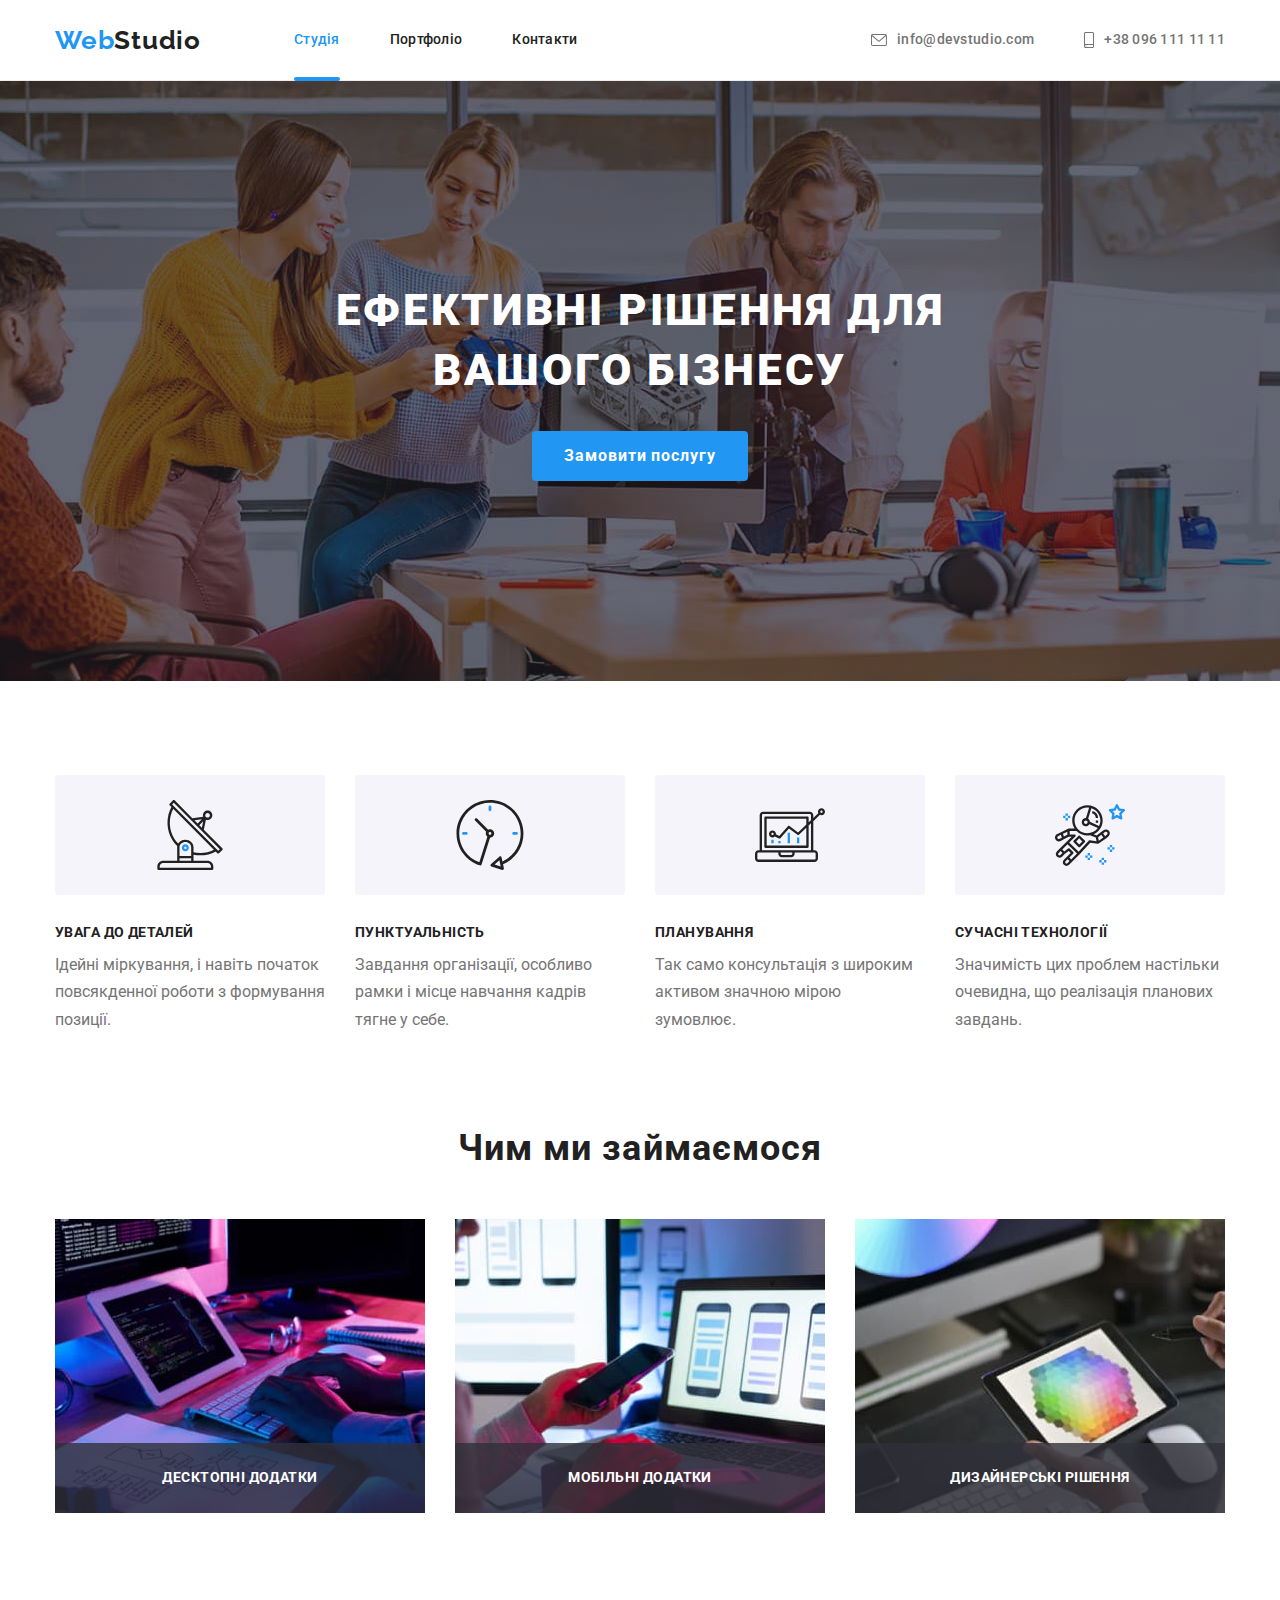
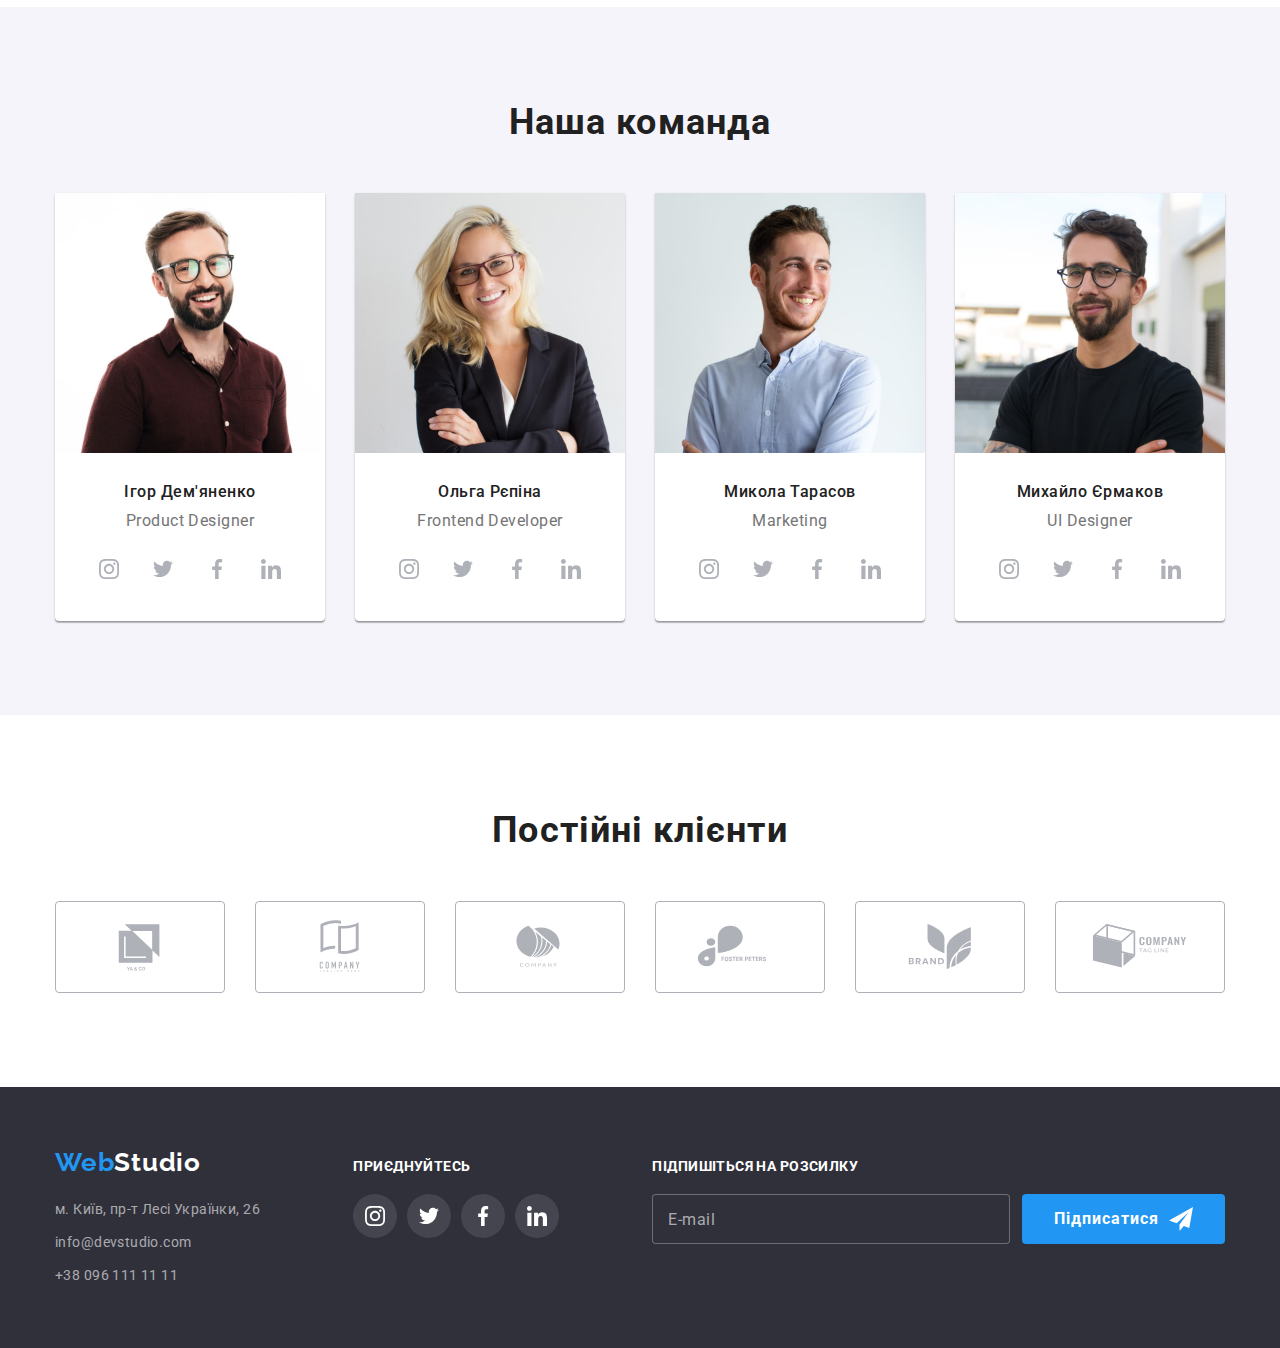
==== index.html @ 5f94c340 "basis" ====
<!-- @format -->

<!DOCTYPE html>
<html lang="zxx">

<head>
  <meta charset="UTF-8" />
  <meta http-equiv="X-UA-Compatible" content="IE=edge" />
  <meta name="viewport" content="width=device-width, initial-scale=1.0" />
  <title>Головна</title>
  <link rel="preconnect" href="https://fonts.googleapis.com" />
  <link rel="preconnect" href="https://fonts.gstatic.com" crossorigin />
  <link href="https://fonts.googleapis.com/css2?family=Raleway:wght@700&family=Roboto:wght@400;500;700;900&display=swap"
    rel="stylesheet" />
  <link rel="stylesheet"
    href="https://cdnjs.cloudflare.com/ajax/libs/modern-normalize/1.1.0/modern-normalize.min.css" />
  <link rel="stylesheet" href="./css/main.min.css">
</head>

<body>
  <header class="page-header">
    <div class="container page-header__container">
      <nav class="page-navigation">
        <a class="logo" href="/index.html">Web<span class="logo__part">Studio</span></a>
        <ul class="site-nav">
          <li class="site-nav__item">
            <a href="./index.html" class="site-nav__link site-nav__link--current">Студія</a>
          </li>
          <li class="site-nav__item">
            <a href="./portfolio.html" class="site-nav__link">Портфоліо</a>
          </li>
          <li class="site-nav__item">
            <a href="" class="site-nav__link">Контакти</a>
          </li>
        </ul>
      </nav>

      <ul class="contact-menu">
        <li class="contact-menu__item">
          <a class="contact-menu__link" href="mailto:info@devstudio.com">
            <svg class="contact-menu__icon" width="16" height="12" aria-label="envelope" lang="en">
              <use href="./images/icons.svg#icon-envelope"></use>
            </svg>
            info@devstudio.com</a>
        </li>
        <li class="contact-menu__item">
          <a class="contact-menu__link" href="tel:+380961111111">
            <svg class="contact-menu__icon" width="10" height="16" aria-label="smartphone" lang="en">
              <use href="./images/icons.svg#icon-smartphone"></use>
            </svg>
            +38 096 111 11 11</a>
        </li>
      </ul>
    </div>
  </header>

  <main>
    <section class="hero overlay">
      <div class="container">
        <h1 class="hero__title">Ефективні рішення для вашого бізнесу</h1>
        <button data-modal-open type="button" class="button">
          Замовити послугу
        </button>
      </div>
    </section>

    <section class="section">
      <div class="container">
        <h2 class="visually-hidden">Наші переваги</h2>
        <ul class="features-menu">
          <li class="features-menu__item">
            <div class="features-menu__icon-container">
              <svg class="features-menu__icon" width="70" height="70" aria-label="antenna" lang="en">
                <use href="./images/icons.svg#icon-antenna"></use>
              </svg>
            </div>
            <h3 class="features-menu__title">Увага до деталей</h3>
            <p class="features-menu__text">
              Ідейні міркування, і навіть початок повсякденної роботи з
              формування позиції.
            </p>
          </li>
          <li class="features-menu__item">
            <div class="features-menu__icon-container">
              <svg class="features-menu__icon" width="70" height="70" aria-label="clock" lang="en">
                <use href="./images/icons.svg#icon-clock"></use>
              </svg>
            </div>
            <h3 class="features-menu__title">Пунктуальність</h3>
            <p class="features-menu__text">
              Завдання організації, особливо рамки і місце навчання кадрів
              тягне у себе.
            </p>
          </li>
          <li class="features-menu__item">
            <div class="features-menu__icon-container">
              <svg class="features-menu__icon" width="70" height="70" aria-label="diagram" lang="en">
                <use href="./images/icons.svg#icon-diagram"></use>
              </svg>
            </div>
            <h3 class="features-menu__title">Планування</h3>
            <p class="features-menu__text">
              Так само консультація з широким активом значною мірою зумовлює.
            </p>
          </li>
          <li class="features-menu__item">
            <div class="features-menu__icon-container">
              <svg class="features-menu__icon" width="70" height="70" aria-label="astronaut" lang="en">
                <use href="./images/icons.svg#icon-astronaut"></use>
              </svg>
            </div>
            <h3 class="features-menu__title">Сучасні технології</h3>
            <p class="features-menu__text">
              Значимість цих проблем настільки очевидна, що реалізація
              планових завдань.
            </p>
          </li>
        </ul>
      </div>
    </section>

    <section class="section section--no-padding-top">
      <div class="container">
        <h2 class="section__title">Чим ми займаємося</h2>
        <ul class="examples-menu">
          <li class="examples-menu__item">
            <div class="examples-menu__thumb">
              <img src="./images/img.jpg" alt="Людина друкує на клавіатурі" width="370" />
              <p class="examples-menu__text">Десктопні додатки</p>
            </div>
          </li>
          <li class="examples-menu__item">
            <div class="examples-menu__thumb">
              <img src="./images/img(1)(1).jpg" alt="Ноутбук з додатками" width="370" />
              <p class="examples-menu__text">Мобільні додатки</p>
            </div>
          </li>
          <li class="examples-menu__item">
            <div class="examples-menu__thumb">
              <img src="./images/img(2).jpg" alt="Людина обирає колір на планшеті" width="370" />
              <p class="examples-menu__text">Дизайнерські рішення</p>
            </div>
          </li>
        </ul>
      </div>
    </section>

    <section class="section section--other-background">
      <div class="container">
        <h2 class="section__title">Наша команда</h2>
        <ul class="employees-menu">
          <li class="employees-menu__item">
            <img src="./images/guy1.jpg" alt="Хлопець у коричневій сорочці" width="270" />
            <div class="employees-menu__content-wrapper">
              <h3 class="employees-menu__title">Ігор Дем'яненко</h3>
              <p class="employees-menu__text">Product Designer</p>
              <ul class="social-list">
                <li class="social-list__item">
                  <a href="" class="social-list__link">
                    <svg class="social-list__icon" width="20" height="20" aria-label="instagram" lang="en">
                      <use href="./images/icons.svg#icon-instagram"></use>
                    </svg>
                  </a>
                </li>
                <li class="social-list__item">
                  <a href="" class="social-list__link">
                    <svg class="social-list__icon" width="20" height="20" aria-label="twitter" lang="en">
                      <use href="./images/icons.svg#icon-twitter"></use>
                    </svg>
                  </a>
                </li>
                <li class="social-list__item">
                  <a href="" class="social-list__link">
                    <svg class="social-list__icon" width="20" height="20" aria-label="facebook" lang="en">
                      <use href="./images/icons.svg#icon-facebook"></use>
                    </svg>
                  </a>
                </li>
                <li class="social-list__item">
                  <a href="" class="social-list__link">
                    <svg class="social-list__icon" width="20" height="20" aria-label="linkedin" lang="en">
                      <use href="./images/icons.svg#icon-linkedin"></use>
                    </svg>
                  </a>
                </li>
              </ul>
            </div>
          </li>
          <li class="employees-menu__item">
            <img src="./images/girl.jpg" alt="Дівчина" width="270" />
            <div class="employees-menu__content-wrapper">
              <h3 class="employees-menu__title">Ольга Рєпіна</h3>
              <p class="employees-menu__text">Frontend Developer</p>
              <ul class="social-list">
                <li class="social-list__item">
                  <a href="" class="social-list__link">
                    <svg class="social-list__icon" width="20" height="20" aria-label="instagram" lang="en">
                      <use href="./images/icons.svg#icon-instagram"></use>
                    </svg>
                  </a>
                </li>
                <li class="social-list__item">
                  <a href="" class="social-list__link">
                    <svg class="social-list__icon" width="20" height="20" aria-label="twitter" lang="en">
                      <use href="./images/icons.svg#icon-twitter"></use>
                    </svg>
                  </a>
                </li>
                <li class="social-list__item">
                  <a href="" class="social-list__link">
                    <svg class="social-list__icon" width="20" height="20" aria-label="facebook" lang="en">
                      <use href="./images/icons.svg#icon-facebook"></use>
                    </svg>
                  </a>
                </li>
                <li class="social-list__item">
                  <a href="" class="social-list__link">
                    <svg class="social-list__icon" width="20" height="20" aria-label="linkedin" lang="en">
                      <use href="./images/icons.svg#icon-linkedin"></use>
                    </svg>
                  </a>
                </li>
              </ul>
            </div>
          </li>
          <li class="employees-menu__item">
            <img src="./images/guy2.jpg" alt="Хлопець у блакитній сорочці" width="270" />
            <div class="employees-menu__content-wrapper">
              <h3 class="employees-menu__title">Микола Тарасов</h3>
              <p class="employees-menu__text">Marketing</p>
              <ul class="social-list">
                <li class="social-list__item">
                  <a href="" class="social-list__link">
                    <svg class="social-list__icon" width="20" height="20" aria-label="instagram" lang="en">
                      <use href="./images/icons.svg#icon-instagram"></use>
                    </svg>
                  </a>
                </li>
                <li class="social-list__item">
                  <a href="" class="social-list__link">
                    <svg class="social-list__icon" width="20" height="20" aria-label="twitter" lang="en">
                      <use href="./images/icons.svg#icon-twitter"></use>
                    </svg>
                  </a>
                </li>
                <li class="social-list__item">
                  <a href="" class="social-list__link">
                    <svg class="social-list__icon" width="20" height="20" aria-label="facebook" lang="en">
                      <use href="./images/icons.svg#icon-facebook"></use>
                    </svg>
                  </a>
                </li>
                <li class="social-list__item">
                  <a href="" class="social-list__link">
                    <svg class="social-list__icon" width="20" height="20" aria-label="linkedin" lang="en">
                      <use href="./images/icons.svg#icon-linkedin"></use>
                    </svg>
                  </a>
                </li>
              </ul>
            </div>
          </li>
          <li class="employees-menu__item">
            <img src="./images/guy3.jpg" alt="Хлопець у чорній футболці" width="270" />
            <div class="employees-menu__content-wrapper">
              <h3 class="employees-menu__title">Михайло Єрмаков</h3>
              <p class="employees-menu__text">UI Designer</p>
              <ul class="social-list">
                <li class="social-list__item">
                  <a href="" class="social-list__link">
                    <svg class="social-list__icon" width="20" height="20" aria-label="instagram" lang="en">
                      <use href="./images/icons.svg#icon-instagram"></use>
                    </svg>
                  </a>
                </li>
                <li class="social-list__item">
                  <a href="" class="social-list__link">
                    <svg class="social-list__icon" width="20" height="20" aria-label="twitter" lang="en">
                      <use href="./images/icons.svg#icon-twitter"></use>
                    </svg>
                  </a>
                </li>
                <li class="social-list__item">
                  <a href="" class="social-list__link">
                    <svg class="social-list__icon" width="20" height="20" aria-label="facebook" lang="en">
                      <use href="./images/icons.svg#icon-facebook"></use>
                    </svg>
                  </a>
                </li>
                <li class="social-list__item">
                  <a href="" class="social-list__link">
                    <svg class="social-list__icon" width="20" height="20" aria-label="linkedin" lang="en">
                      <use href="./images/icons.svg#icon-linkedin"></use>
                    </svg>
                  </a>
                </li>
              </ul>
            </div>
          </li>
        </ul>
      </div>
    </section>

    <section class="section">
      <div class="container">
        <h2 class="section__title">Постійні клієнти</h2>
        <ul class="clients-menu">
          <li class="clients-menu__item">
            <a class="clients-menu__link" href="">
              <svg class="cliets-menu__icon" width="106" height="60" aria-label="logo" lang="en">
                <use href="./images/icons.svg#icon-logo"></use>
              </svg>
            </a>
          </li>
          <li class="clients-menu__item">
            <a class="clients-menu__link" href="">
              <svg class="cliets-menu__icon" width="106" height="60" aria-label="logo1" lang="en">
                <use href="./images/icons.svg#icon-logo1"></use>
              </svg>
            </a>
          </li>
          <li class="clients-menu__item">
            <a class="clients-menu__link" href="">
              <svg class="cliets-menu__icon" width="106" height="60" aria-label="logo2" lang="en">
                <use href="./images/icons.svg#icon-logo2"></use>
              </svg>
            </a>
          </li>
          <li class="clients-menu__item">
            <a class="clients-menu__link" href="">
              <svg class="cliets-menu__icon" width="106" height="60" aria-label="logo3" lang="en">
                <use href="./images/icons.svg#icon-logo3"></use>
              </svg>
            </a>
          </li>
          <li class="clients-menu__item">
            <a class="clients-menu__link" href="">
              <svg class="cliets-menu__icon" width="106" height="60" aria-label="logo4" lang="en">
                <use href="./images/icons.svg#icon-logo4"></use>
              </svg>
            </a>
          </li>
          <li class="clients-menu__item">
            <a class="clients-menu__link" href="">
              <svg class="cliets-menu__icon" width="106" height="60" aria-label="logo5" lang="en">
                <use href="./images/icons.svg#icon-logo5"></use>
              </svg>
            </a>
          </li>
        </ul>
      </div>
    </section>
  </main>

  <div class="backdrop is-hidden" data-modal>
    <div class="modal">
      <button data-modal-close class="modal-button">
        <svg class="modal__close-icon" width="18" height="18" aria-label="close" lang="en">
          <use href="./images/icons.svg#icon-close"></use>
        </svg>
      </button>

      <form class="modal-form">
        <p class="modal-form-capture">Залиште свої дані, ми вам передзвонимо</p>
        <label class="modal-form-field">
          <span class="modal-form-input-desc">Ім'я</span>
          <span class="modal-form-input-wrapper">
            <input type="text" class="modal-form-input" required pattern="[a-zA-Zа-яА-ЯіІїЇґҐєЄ']+" name="user_name">
            <svg class="modal-form-icon" width="12" height="12" aria-label="person" lang="en">
              <use href="./images/icons.svg#icon-person"></use>
            </svg>
          </span>
        </label>

        <label class="modal-form-field">
          <span class="modal-form-input-desc">Телефон</span>
          <span class="modal-form-input-wrapper">
            <input type="tel" class="modal-form-input" required pattern="[0-9]{3}-[0-9]{3}-[0-9]{2}-[0-9]{2}"
              name="user_phone">
            <svg class="modal-form-icon" width="13" height="13" aria-label="phone" lang="en">
              <use href="./images/icons.svg#icon-phone"></use>
            </svg>
          </span>
        </label>

        <label class="modal-form-field">
          <span class="modal-form-input-desc">Пошта</span>
          <span class="modal-form-input-wrapper">
            <input type="email" class="modal-form-input" required name="user_email">
            <svg class="modal-form-icon" width="15" height="12" aria-label="email" lang="en">
              <use href="./images/icons.svg#icon-email"></use>
            </svg>
          </span>
        </label>

        <label class="modal-form-text-field">
          <span class="modal-form-input-desc">Коментар</span>
          <textarea class="modal-form-message" name="user_message" placeholder="Введіть текст"></textarea>
        </label>


        <label class="modal-form-checkbox-wrapper">
          <input class="modal-form-checkbox visually-hidden" type="checkbox" name="user_policy">
          <svg class="modal-form-own-checkbox" width="16" height="16">
            <use class="modal-form-own-checkbox-icon" href="./images/icons.svg#icon-check"></use>
          </svg>
          Погоджуюся з розсилкою та приймаю&nbsp;<a class="modal-form-checkbox-terms" href="">Умови договору</a>
        </label>

        <button type="submit" class="modal-form-submit">Відправити</button>
      </form>

    </div>
  </div>

  <footer class="footer page-footer">
    <div class="container footer-wrapper">
      <div class="footer-address">
        <a class="logo logo-footer" href="/index.html">Web<span class="logo-title">Studio</span></a>
        <address>
          <ul class="address-menu">
            <li class="address-menu__item">
              <a class="address-menu__link" href="https://goo.gl/maps/VaWgG16zi4GjJEjv5">м. Київ, пр-т Лесі Українки, 26</a>
            </li>
            <li class="address-menu__item">
              <a class="address-menu__link" href="mailto:info@devstudio.com">info@devstudio.com</a>
            </li>
            <li>
              <a class="address-menu__link" href="tel:+380961111111">+38 096 111 11 11</a>
            </li>
          </ul>
        </address>
      </div>
      <div class="footer-social-list">
        <p class="footer-action">Приєднуйтесь</p>
        <ul class="social-list">
          <li class="footer-social-list-item">
            <a href="" class="footer-social-list-link">
              <svg class="footer-social-list-icon" width="20" height="20" aria-label="instagram" lang="en">
                <use href="./images/icons.svg#icon-instagram"></use>
              </svg>
            </a>
          </li>
          <li class="footer-social-list-item">
            <a href="" class="footer-social-list-link">
              <svg class="footer-social-list-icon" width="20" height="20" aria-label="twitter" lang="en">
                <use href="./images/icons.svg#icon-twitter"></use>
              </svg>
            </a>
          </li>
          <li class="footer-social-list-item">
            <a href="" class="footer-social-list-link">
              <svg class="footer-social-list-icon" width="20" height="20" aria-label="facebook" lang="en">
                <use href="./images/icons.svg#icon-facebook"></use>
              </svg>
            </a>
          </li>
          <li class="footer-social-list-item">
            <a href="" class="footer-social-list-link">
              <svg class="footer-social-list-icon" width="20" height="20" aria-label="linkedin" lang="en">
                <use href="./images/icons.svg#icon-linkedin"></use>
              </svg>
            </a>
          </li>
      </div>
      <div class="footer-subscription">
      <p class="footer-action">Підпишіться на розсилку</p>
      <form class="mail-subscription">
        <input type="email" class="user-email" name="user-email" placeholder="E-mail"/>
        <button type="submit" class="button-subscription">Підписатися
          <svg class="button-subscription-icon" width="24"
            height="24">
            <use
            href="./images/icons.svg#icon-send"></use>
          </svg>
        </button>
      </form>
      </div>
  </footer>
  <script src="./js/modal.js"></script>
</body>

</html>
---- css/main.min.css ----
:root{--primary-text-color: #212121;--grey-color: #757575;--white-color: #ffffff;--accent-color: #2196f3;--section-color: #2f303a}.visually-hidden{position:absolute;width:1px;height:1px;margin:-1px;overflow:hidden;border:0;padding:0;clip:rect(0 0 0 0)}body{background-color:var(--white-color);color:var(--grey-color);font-family:Roboto,sans-serif;line-height:1.71}h1,h2,h3,h4,h5,h6,p{margin-top:0;margin-bottom:0}img{display:block;max-width:100%;height:auto}ul{list-style:none;padding:0;margin:0}.section{padding-top:94px;padding-bottom:94px}.section__title{color:var(--primary-text-color);margin-bottom:50px;font-weight:700;font-size:36px;line-height:1.17;text-align:center;letter-spacing:.03em}.section--other-background{background-color:#f5f4fa}.section--no-padding-top{padding-top:0}.container{margin-left:auto;margin-right:auto;width:1200px;padding-left:15px;padding-right:15px}.modal-button{position:absolute;top:8px;right:8px;display:flex;justify-content:center;align-items:center;width:32px;height:32px;padding:0;border:1px solid rgba(0,0,0,.1);border-radius:50%;background-color:rgba(0,0,0,0)}.button{color:#fff;background-color:#2196f3;font-family:inherit;font-weight:700;font-size:16px;line-height:1.88;border-radius:4px;border:rgba(0,0,0,0);letter-spacing:.06em;cursor:pointer;padding:10px 32px;min-width:216px}.button-two{min-width:23px;padding:6px 22px;color:var(--primary-text-color);background-color:#f5f4fa;font-family:inherit;font-weight:500;font-size:16px;line-height:1.62;border-radius:4px;border:rgba(0,0,0,0);text-align:center;letter-spacing:.03em;cursor:pointer;transition:color 250ms cubic-bezier(0.4, 0, 0.2, 1),background-color 250ms cubic-bezier(0.4, 0, 0.2, 1),box-shadow 250ms cubic-bezier(0.4, 0, 0.2, 1)}.button-two:hover,.button-two:focus{color:var(--white-color);background-color:var(--accent-color);box-shadow:0px 3px 1px rgba(0,0,0,.1),0px 1px 2px rgba(0,0,0,.08),0px 2px 2px rgba(0,0,0,.12)}.button-subscription{display:flex;justify-content:center;align-items:center;cursor:pointer;color:#fff;background-color:#2196f3;font-family:inherit;font-weight:700;font-size:16px;line-height:1.88;border-radius:4px;border:rgba(0,0,0,0);letter-spacing:.06em;padding:10px 32px;gap:10px;min-width:200px;height:50px}.page-header{border-bottom:1px solid #ececec}.page-header__container{display:flex;align-items:center;justify-content:space-between}.page-navigation{align-items:center;display:flex;column-gap:93px}.site-nav{display:flex;column-gap:50px}.site-nav__link{position:relative;display:block;padding:32px 0;text-decoration:none;color:var(--primary-text-color);font-weight:500;font-size:14px;line-height:1.14;letter-spacing:.02em;transition:color 250ms cubic-bezier(0.4, 0, 0.2, 1)}.site-nav__link:hover,.site-nav__link:focus{color:var(--accent-color)}.site-nav__link.site-nav__link--current::after{position:absolute;left:0;bottom:-1px;content:"";display:block;width:100%;height:4px;background:#2196f3;border-radius:2px}.site-nav__link--current{color:var(--accent-color)}.contact-menu{display:flex;column-gap:50px}.contact-menu__link{display:flex;justify-content:center;align-items:center;column-gap:10px;color:var(--grey-color);font-weight:500;font-size:14px;line-height:1.14;letter-spacing:.02em;text-decoration:none;transition:color 250ms cubic-bezier(0.4, 0, 0.2, 1)}.contact-menu__link:hover,.contact-menu__link:focus{color:var(--accent-color)}.contact-menu__icon{fill:currentColor;transition-property:fill 250ms cubic-bezier(0.4, 0, 0.2, 1)}.contact-menu__link:hover .contact-menu__icon,.contact-menu__link:focus .contact-menu__icon{fill:var(--accent-color)}.logo{color:var(--accent-color);font-family:Raleway;font-weight:700;font-size:26px;line-height:1.19;letter-spacing:.03em;text-decoration:none}.logo__part{color:var(--primary-text-color)}.logo-title{color:var(--white-color)}.hero__title{margin-bottom:30px;color:var(--white-color);font-weight:900;font-size:44px;line-height:1.36;letter-spacing:.06em;text-transform:uppercase;width:696px;margin-right:auto;margin-left:auto}.features-menu__title{margin-top:0;margin-bottom:10px;color:var(--primary-text-color);font-weight:700;font-size:14px;line-height:1.14;text-transform:uppercase;letter-spacing:.03em}.hero{background-color:var(--section-color);text-align:center;padding-top:200px;padding-bottom:200px;max-width:1600px;height:600px;margin-left:auto;margin-right:auto;background-image:linear-gradient(rgba(47, 48, 58, 0.4), rgba(47, 48, 58, 0.4)),url("../images/overlay.jpg");background-repeat:no-repeat;background-position:center;background-size:cover;background-color:#c4c4c4}.employees-menu{display:flex;gap:30px}.employees-menu__item{flex-basis:calc((100% - 90px)/4);background-color:var(--white-color);box-shadow:0px 1px 3px rgba(0,0,0,.12),0px 1px 1px rgba(0,0,0,.14),0px 2px 1px rgba(0,0,0,.2);border-radius:0px 0px 4px 4px}.employees-menu__content-wrapper{padding-top:30px;padding-bottom:30px}.social-list{display:flex;justify-content:center;column-gap:10px}.social-list__item{width:44px;height:44px}.social-list__link{display:flex;justify-content:center;align-items:center;width:100%;height:100%;border-radius:50%;background-color:#fff;transition:background-color 250ms cubic-bezier(0.4, 0, 0.2, 1)}.social-list__link:hover,.social-list__link:focus{background-color:var(--accent-color)}.social-list__icon{fill:#afb1b8;transition:fill 250ms cubic-bezier(0.4, 0, 0.2, 1)}.social-list__link:hover .social-list__icon,.social-list__link:focus .social-list__icon{fill:var(--white-color)}.employees-menu__title{color:var(--primary-text-color);font-weight:500;font-size:16px;line-height:1.18;text-align:center;letter-spacing:.03em;margin-bottom:10px}.employees-menu__text{font-size:16px;line-height:1.18;text-align:center;letter-spacing:.03em;margin-bottom:16px}.backdrop{position:fixed;top:0;left:0;width:100%;height:100%;z-index:100;background-color:rgba(47,48,58,.4);opacity:1;transition:opacity 250ms cubic-bezier(0.4, 0, 0.2, 1),visibility 250ms cubic-bezier(0.4, 0, 0.2, 1)}.backdrop.is-hidden{opacity:0;visibility:hidden;pointer-events:none}.modal{position:absolute;top:50%;left:50%;transform:translate(-50%, -50%) scale(1);transition:transform 250ms cubic-bezier(0.4, 0, 0.2, 1);min-width:528px;min-height:581px;padding:40px;background-color:#fff}.backdrop.is-hidden .modal{transform:translate(-50%, -50%) scale(0.9)}.modal__close-icon{border:none;background-color:#fff;color:#fff;cursor:pointer;transition:fill 250ms cubic-bezier(0.4, 0, 0.2, 1)}.modal__close-icon:hover,.modal__close-icon:focus{fill:var(--accent-color)}.modal-form{display:flex;flex-direction:column}.modal-form-capture{margin-bottom:12px;font-style:normal;font-weight:700;font-size:20px;line-height:1.15;letter-spacing:.03em;text-align:center;color:#212121}.modal-form-input{width:100%;height:40px;border:1px solid rgba(33,33,33,.2);border-radius:4px;padding-left:42px;font-size:12px;transition:border-color 250ms cubic-bezier(0.4, 0, 0.2, 1)}.modal-form-input:focus{outline:none;border-color:var(--accent-color)}.modal-form-input:focus+.modal-form-icon{fill:var(--accent-color)}.modal-form-input-desc{display:block;margin-bottom:4px;font-style:normal;font-weight:400;font-size:12px;line-height:1.17;letter-spacing:.01em;color:#757575}.modal-form-field{margin-bottom:10px}.modal-form-icon{position:absolute;top:50%;left:15px;transform:translateY(-50%);transition:fill 250ms cubic-bezier(0.4, 0, 0.2, 1);display:flex;width:18px;height:18px}.modal-form-input-wrapper{position:relative;display:block}.modal-form-text-field{margin-bottom:20px}.modal-form-message{display:block;width:100%;height:120px;resize:none;outline:none;padding:12px 16px;border:1px solid rgba(33,33,33,.2);font-size:12px;border-radius:4px;transition:border-color 250ms cubic-bezier(0.4, 0, 0.2, 1)}.modal-form-message:focus{border-color:var(--accent-color)}.modal-form-message::placeholder{font-style:normal;font-weight:400;font-size:12px;line-height:1.17;letter-spacing:0d .01em;color:rgba(117,117,117,.5)}.modal-form-checkbox-wrapper{display:flex;justify-content:center;align-items:center;margin-bottom:30px;font-style:normal;font-weight:400;font-size:14px;line-height:1.71;letter-spacing:.03em;color:var(--grey-color)}.modal-form-own-checkbox{border:2px solid #212121;border-radius:2px;padding:1px;cursor:pointer;margin-right:7px}.modal-form-checkbox:checked+.modal-form-own-checkbox{background-color:var(--accent-color);border:rgba(0,0,0,0)}.modal-form-checkbox:focus+.modal-form-own-checkbox{border-color:var(--accent-color)}.modal-form-own-checkbox-icon{display:none}.modal-form-checkbox:checked+.modal-form-own-checkbox .modal-form-own-checkbox-icon{display:block}.modal-form-checkbox-terms{color:var(--accent-color)}.modal-form-submit{align-self:center;color:#fff;background-color:#2196f3;font-family:inherit;font-weight:700;font-size:16px;line-height:1.88;border-radius:4px;border:rgba(0,0,0,0);box-shadow:0px 4px 4px rgba(0,0,0,.15);letter-spacing:.06em;cursor:pointer;padding:10px 32px;min-width:216px}.modal-form-submit:focus{background-color:#188ce8}.product-thumb{position:relative;overflow:hidden}.product-overlay{position:absolute;top:0;left:0;width:100%;height:100%;overflow:auto;transform:translateY(100%);transition:transform 250ms cubic-bezier(0.4, 0, 0.2, 1);font-weight:400;font-size:18px;line-height:1.56;letter-spacing:.03em;color:#fff;background-color:rgba(33,150,243,.9);padding-top:63px;padding-bottom:63px;padding-left:24px;padding-right:24px}.title-link:hover .product-overlay,.title-link:focus .product-overlay{transform:translateY(0)}.title-link{text-decoration:none;display:block;transition:box-shadow 250ms cubic-bezier(0.4, 0, 0.2, 1)}.title-link:hover,.title-link:focus{box-shadow:0px 1px 1px rgba(0,0,0,.12),0px 4px 4px rgba(0,0,0,.06),1px 4px 6px rgba(0,0,0,.16)}.title-name{color:var(--primary-text-color);font-weight:700;font-size:18px;line-height:2;letter-spacing:.06em;margin-bottom:4px}.title-text{text-decoration:none;color:var(--grey-color);font-weight:400;font-size:16px;line-height:1.87;letter-spacing:.03em}.clients-menu{display:flex;gap:30px;justify-content:center}.clients-menu__item{width:170px;height:92px}.clients-menu__link{display:flex;align-items:center;justify-content:center;width:100%;height:100%;border:1px solid #afb1b8;border-radius:4px;transition:border 250ms cubic-bezier(0.4, 0, 0.2, 1)}.clients-menu__link:hover,.clients-menu__link:focus{border:1px solid #2196f3}.cliets-menu__icon{fill:#afb1b8;transition:fill 250ms cubic-bezier(0.4, 0, 0.2, 1)}.clients-menu__link:hover .cliets-menu__icon,.clients-menu__link:focus .cliets-menu__icon{fill:var(--accent-color)}.work-types{display:flex;gap:8px;justify-content:center;margin-bottom:50px}.work-types-item{display:flex;flex-wrap:wrap;gap:30px}.work-card{flex-basis:calc((100% - 60px)/3)}.work-item-wrapper{border-right:1px solid #eee;border-left:1px solid #eee;border-bottom:1px solid #eee;padding-top:20px;padding-bottom:20px;padding-left:24px;padding-right:24px}.features-menu{display:flex;justify-content:space-between}.features-menu__item{flex-basis:calc((100% - 90px)/4)}.features-menu__icon-container{display:flex;justify-content:center;align-items:center;margin-bottom:30px;width:270px;height:120px;background-color:#f5f4fa;border-radius:4px}.feature-text{margin-top:0;margin-bottom:0;font-size:14px;line-height:1.71;letter-spacing:.03em}.examples-menu{display:flex;gap:30px}.examples-menu__item{flex-basis:calc(100% - 60px)/3}.examples-menu__thumb{position:relative}.examples-menu__text{position:absolute;bottom:0;left:0;width:100%;height:70px;display:flex;justify-content:center;align-items:center;position:absolute;font-weight:700;font-size:14px;line-height:1.14;letter-spacing:.03em;text-transform:uppercase;color:var(--white-color);background-color:rgba(47,48,58,.8)}.footer{background-color:var(--section-color)}.page-footer{padding-top:60px;padding-bottom:60px}.logo-footer{display:inline-block;margin-bottom:20px}.address-menu__item{margin-bottom:9px}.address-menu{text-decoration:none;color:#fff;font-style:normal;letter-spacing:.03em;font-size:14px}.address-menu__link{text-decoration:none;color:rgba(255,255,255,.6);font-style:normal;letter-spacing:.03em;font-size:14px}.footer-wrapper{display:flex;align-items:baseline}.footer-address{flex-grow:1;margin-right:70px}.footer-social-list{margin-right:93px}.footer-action{color:#fff;font-weight:700;font-size:14px;font-style:normal;line-height:16px;letter-spacing:.03em;text-transform:uppercase;margin-bottom:20px}.footer-social-list-link{display:flex;height:44px;width:44px;border-radius:50%;background-color:rgba(255,255,255,.1);justify-content:center;align-items:center;transition:background-color 250ms cubic-bezier(0.4, 0, 0.2, 1)}.footer-social-list-link:hover,.footer-social-list-link:focus{background-color:var(--accent-color)}.footer-social-list-icon{fill:var(--white-color)}.footer-subscription{display:flex;flex-direction:column}.mail-subscription{display:flex}.user-email{width:358px;height:50px;padding:15px;color:var(--white-color);background-color:#2f303a;border:1px solid rgba(255,255,255,.3);border-radius:4px;margin-right:12px}.user-email::placeholder{font-style:normal;font-weight:400;font-size:16px;line-height:1.25;letter-spacing:.03em;color:rgba(255,255,255,.6)}/*# sourceMappingURL=main.min.css.map */
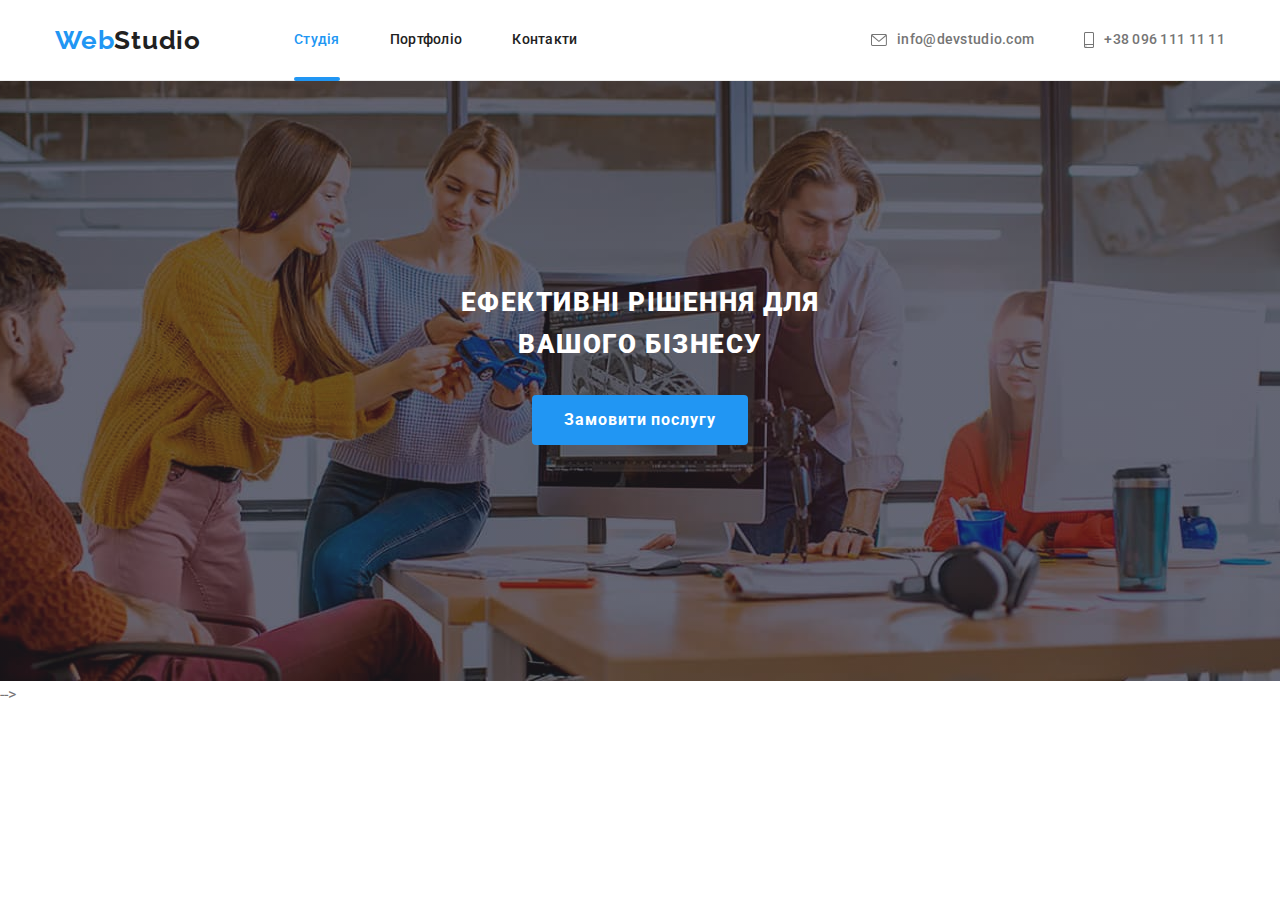
==== commit 690ef3b0: "done hero" ====
--- a/index.html
+++ b/index.html
@@ -2,60 +2,141 @@
 
 <!DOCTYPE html>
 <html lang="zxx">
-
-<head>
-  <meta charset="UTF-8" />
-  <meta http-equiv="X-UA-Compatible" content="IE=edge" />
-  <meta name="viewport" content="width=device-width, initial-scale=1.0" />
-  <title>Головна</title>
-  <link rel="preconnect" href="https://fonts.googleapis.com" />
-  <link rel="preconnect" href="https://fonts.gstatic.com" crossorigin />
-  <link href="https://fonts.googleapis.com/css2?family=Raleway:wght@700&family=Roboto:wght@400;500;700;900&display=swap"
-    rel="stylesheet" />
-  <link rel="stylesheet"
-    href="https://cdnjs.cloudflare.com/ajax/libs/modern-normalize/1.1.0/modern-normalize.min.css" />
-  <link rel="stylesheet" href="./css/main.min.css">
-</head>
-
-<body>
-  <header class="page-header">
-    <div class="container page-header__container">
-      <nav class="page-navigation">
-        <a class="logo" href="/index.html">Web<span class="logo__part">Studio</span></a>
-        <ul class="site-nav">
-          <li class="site-nav__item">
-            <a href="./index.html" class="site-nav__link site-nav__link--current">Студія</a>
-          </li>
-          <li class="site-nav__item">
-            <a href="./portfolio.html" class="site-nav__link">Портфоліо</a>
-          </li>
-          <li class="site-nav__item">
-            <a href="" class="site-nav__link">Контакти</a>
+  <head>
+    <meta charset="UTF-8" />
+    <meta http-equiv="X-UA-Compatible" content="IE=edge" />
+    <meta name="viewport" content="width=device-width, initial-scale=1.0" />
+    <title>Головна</title>
+    <link rel="preconnect" href="https://fonts.googleapis.com" />
+    <link rel="preconnect" href="https://fonts.gstatic.com" crossorigin />
+    <link
+      href="https://fonts.googleapis.com/css2?family=Raleway:wght@700&family=Roboto:wght@400;500;700;900&display=swap"
+      rel="stylesheet"
+    />
+    <link
+      rel="stylesheet"
+      href="https://cdnjs.cloudflare.com/ajax/libs/modern-normalize/1.1.0/modern-normalize.min.css"
+    />
+    <link rel="stylesheet" href="./css/main.min.css" />
+  </head>
+
+  <body>
+    <header class="page-header">
+      <div class="container page-header__container">
+        <nav class="page-navigation">
+          <a class="logo" href="/index.html">Web<span class="logo__part">Studio</span></a>
+          <ul class="site-nav">
+            <li class="site-nav__item">
+              <a href="./index.html" class="site-nav__link site-nav__link--current">Студія</a>
+            </li>
+            <li class="site-nav__item">
+              <a href="./portfolio.html" class="site-nav__link">Портфоліо</a>
+            </li>
+            <li class="site-nav__item">
+              <a href="" class="site-nav__link">Контакти</a>
+            </li>
+          </ul>
+        </nav>
+        <button type="button" class="mobile-menu-btn" data-menu-open>
+          <svg class="mobile-menu-btn__icon" width="40" height="40">
+            <use href="./images/icons.svg#icon-burger"></use>
+          </svg>
+        </button>
+
+        <ul class="contact-menu">
+          <li class="contact-menu__item">
+            <a class="contact-menu__link" href="mailto:info@devstudio.com">
+              <svg
+                class="contact-menu__icon"
+                width="16"
+                height="12"
+                aria-label="envelope"
+                lang="en"
+              >
+                <use href="./images/icons.svg#icon-envelope"></use>
+              </svg>
+              info@devstudio.com</a
+            >
+          </li>
+          <li class="contact-menu__item">
+            <a class="contact-menu__link" href="tel:+380961111111">
+              <svg
+                class="contact-menu__icon"
+                width="10"
+                height="16"
+                aria-label="smartphone"
+                lang="en"
+              >
+                <use href="./images/icons.svg#icon-smartphone"></use>
+              </svg>
+              +38 096 111 11 11</a
+            >
           </li>
         </ul>
-      </nav>
-
-      <ul class="contact-menu">
-        <li class="contact-menu__item">
-          <a class="contact-menu__link" href="mailto:info@devstudio.com">
-            <svg class="contact-menu__icon" width="16" height="12" aria-label="envelope" lang="en">
-              <use href="./images/icons.svg#icon-envelope"></use>
+      </div>
+      <div class="mobile-menu" data-menu>
+        <div class="container mobile-menu__container">
+          <button type="button" class="mobile-menu__close_btn" data-menu-close>
+            <svg class="mobile-menu__close-icon" width="40" height="40">
+              <use href="./images/icons.svg#icon-close"></use>
             </svg>
-            info@devstudio.com</a>
-        </li>
-        <li class="contact-menu__item">
-          <a class="contact-menu__link" href="tel:+380961111111">
-            <svg class="contact-menu__icon" width="10" height="16" aria-label="smartphone" lang="en">
-              <use href="./images/icons.svg#icon-smartphone"></use>
-            </svg>
-            +38 096 111 11 11</a>
-        </li>
-      </ul>
-    </div>
-  </header>
+          </button>
+          <nav class="mobile-menu__page-navigation">
+            <ul class="mobile-menu__site-nav">
+              <li class="mobile-menu__site-nav__item">
+                <a
+                  href="./index.html"
+                  class="mobile-menu__site-nav__link .mobile-menu__site-nav__link--current"
+                  >Студія</a
+                >
+              </li>
+              <li class="mobile-menu__site-nav__item">
+                <a href="./portfolio.html" class="mobile-menu__site-nav__link">Портфоліо</a>
+              </li>
+              <li class="mobile-menu__site-nav__item">
+                <a href="" class="mobile-menu__site-nav__link">Контакти</a>
+              </li>
+            </ul>
+          </nav>
+          <ul class="mobile-menu__contact-menu">
+            <li class="mobile-menu__contact-menu__item">
+              <a
+                class="mobile-menu__contact-menu__link mobile-menu__contact-menu__text"
+                href="tel:+380961111111"
+              >
+                +38 096 111 11 11</a
+              >
+            </li>
+            <li class="mobile-menu__contact-menu__item">
+              <a class="mobile-menu__contact-menu__link" href="mailto:info@devstudio.com">
+                info@devstudio.com</a
+              >
+            </li>
+          </ul>
+          <ul class="mobile-menu__social-list">
+            <li class="mobile-menu__social-list__item">
+              <a href="" class="mobile-menu__social-list__link">Instagram</a>
+            </li>
+            <li class="mobile-menu__social-list__item">
+              <a href="" class="mobile-menu__social-list__link">Twitter</a>
+            </li>
+            <li class="mobile-menu__social-list__item">
+              <a href="" class="mobile-menu__social-list__link">Facebook</a>
+            </li>
+            <li class="mobile-menu__social-list__item">
+              <a
+                href=""
+                class="mobile-menu__social-list__link mobile-menu__social-list__link--no-border"
+                >Linkedin</a
+              >
+            </li>
+          </ul>
+        </div>
+      </div>
+    </header>
 
   <main>
-    <section class="hero overlay">
+    <section class="hero">
       <div class="container">
         <h1 class="hero__title">Ефективні рішення для вашого бізнесу</h1>
         <button data-modal-open type="button" class="button">
@@ -63,7 +144,7 @@
         </button>
       </div>
     </section>
-
+<!-- 
     <section class="section">
       <div class="container">
         <h2 class="visually-hidden">Наші переваги</h2>
@@ -476,8 +557,7 @@
         </button>
       </form>
       </div>
-  </footer>
-  <script src="./js/modal.js"></script>
-</body>
-
-</html>+  </footer> --> -->
+    <script src="./js/mobile-menu.js"></script>
+  </body>
+</html>
--- a/css/main.min.css
+++ b/css/main.min.css
@@ -1 +1 @@
-:root{--primary-text-color: #212121;--grey-color: #757575;--white-color: #ffffff;--accent-color: #2196f3;--section-color: #2f303a}.visually-hidden{position:absolute;width:1px;height:1px;margin:-1px;overflow:hidden;border:0;padding:0;clip:rect(0 0 0 0)}body{background-color:var(--white-color);color:var(--grey-color);font-family:Roboto,sans-serif;line-height:1.71}h1,h2,h3,h4,h5,h6,p{margin-top:0;margin-bottom:0}img{display:block;max-width:100%;height:auto}ul{list-style:none;padding:0;margin:0}.section{padding-top:94px;padding-bottom:94px}.section__title{color:var(--primary-text-color);margin-bottom:50px;font-weight:700;font-size:36px;line-height:1.17;text-align:center;letter-spacing:.03em}.section--other-background{background-color:#f5f4fa}.section--no-padding-top{padding-top:0}.container{margin-left:auto;margin-right:auto;width:1200px;padding-left:15px;padding-right:15px}.modal-button{position:absolute;top:8px;right:8px;display:flex;justify-content:center;align-items:center;width:32px;height:32px;padding:0;border:1px solid rgba(0,0,0,.1);border-radius:50%;background-color:rgba(0,0,0,0)}.button{color:#fff;background-color:#2196f3;font-family:inherit;font-weight:700;font-size:16px;line-height:1.88;border-radius:4px;border:rgba(0,0,0,0);letter-spacing:.06em;cursor:pointer;padding:10px 32px;min-width:216px}.button-two{min-width:23px;padding:6px 22px;color:var(--primary-text-color);background-color:#f5f4fa;font-family:inherit;font-weight:500;font-size:16px;line-height:1.62;border-radius:4px;border:rgba(0,0,0,0);text-align:center;letter-spacing:.03em;cursor:pointer;transition:color 250ms cubic-bezier(0.4, 0, 0.2, 1),background-color 250ms cubic-bezier(0.4, 0, 0.2, 1),box-shadow 250ms cubic-bezier(0.4, 0, 0.2, 1)}.button-two:hover,.button-two:focus{color:var(--white-color);background-color:var(--accent-color);box-shadow:0px 3px 1px rgba(0,0,0,.1),0px 1px 2px rgba(0,0,0,.08),0px 2px 2px rgba(0,0,0,.12)}.button-subscription{display:flex;justify-content:center;align-items:center;cursor:pointer;color:#fff;background-color:#2196f3;font-family:inherit;font-weight:700;font-size:16px;line-height:1.88;border-radius:4px;border:rgba(0,0,0,0);letter-spacing:.06em;padding:10px 32px;gap:10px;min-width:200px;height:50px}.page-header{border-bottom:1px solid #ececec}.page-header__container{display:flex;align-items:center;justify-content:space-between}.page-navigation{align-items:center;display:flex;column-gap:93px}.site-nav{display:flex;column-gap:50px}.site-nav__link{position:relative;display:block;padding:32px 0;text-decoration:none;color:var(--primary-text-color);font-weight:500;font-size:14px;line-height:1.14;letter-spacing:.02em;transition:color 250ms cubic-bezier(0.4, 0, 0.2, 1)}.site-nav__link:hover,.site-nav__link:focus{color:var(--accent-color)}.site-nav__link.site-nav__link--current::after{position:absolute;left:0;bottom:-1px;content:"";display:block;width:100%;height:4px;background:#2196f3;border-radius:2px}.site-nav__link--current{color:var(--accent-color)}.contact-menu{display:flex;column-gap:50px}.contact-menu__link{display:flex;justify-content:center;align-items:center;column-gap:10px;color:var(--grey-color);font-weight:500;font-size:14px;line-height:1.14;letter-spacing:.02em;text-decoration:none;transition:color 250ms cubic-bezier(0.4, 0, 0.2, 1)}.contact-menu__link:hover,.contact-menu__link:focus{color:var(--accent-color)}.contact-menu__icon{fill:currentColor;transition-property:fill 250ms cubic-bezier(0.4, 0, 0.2, 1)}.contact-menu__link:hover .contact-menu__icon,.contact-menu__link:focus .contact-menu__icon{fill:var(--accent-color)}.logo{color:var(--accent-color);font-family:Raleway;font-weight:700;font-size:26px;line-height:1.19;letter-spacing:.03em;text-decoration:none}.logo__part{color:var(--primary-text-color)}.logo-title{color:var(--white-color)}.hero__title{margin-bottom:30px;color:var(--white-color);font-weight:900;font-size:44px;line-height:1.36;letter-spacing:.06em;text-transform:uppercase;width:696px;margin-right:auto;margin-left:auto}.features-menu__title{margin-top:0;margin-bottom:10px;color:var(--primary-text-color);font-weight:700;font-size:14px;line-height:1.14;text-transform:uppercase;letter-spacing:.03em}.hero{background-color:var(--section-color);text-align:center;padding-top:200px;padding-bottom:200px;max-width:1600px;height:600px;margin-left:auto;margin-right:auto;background-image:linear-gradient(rgba(47, 48, 58, 0.4), rgba(47, 48, 58, 0.4)),url("../images/overlay.jpg");background-repeat:no-repeat;background-position:center;background-size:cover;background-color:#c4c4c4}.employees-menu{display:flex;gap:30px}.employees-menu__item{flex-basis:calc((100% - 90px)/4);background-color:var(--white-color);box-shadow:0px 1px 3px rgba(0,0,0,.12),0px 1px 1px rgba(0,0,0,.14),0px 2px 1px rgba(0,0,0,.2);border-radius:0px 0px 4px 4px}.employees-menu__content-wrapper{padding-top:30px;padding-bottom:30px}.social-list{display:flex;justify-content:center;column-gap:10px}.social-list__item{width:44px;height:44px}.social-list__link{display:flex;justify-content:center;align-items:center;width:100%;height:100%;border-radius:50%;background-color:#fff;transition:background-color 250ms cubic-bezier(0.4, 0, 0.2, 1)}.social-list__link:hover,.social-list__link:focus{background-color:var(--accent-color)}.social-list__icon{fill:#afb1b8;transition:fill 250ms cubic-bezier(0.4, 0, 0.2, 1)}.social-list__link:hover .social-list__icon,.social-list__link:focus .social-list__icon{fill:var(--white-color)}.employees-menu__title{color:var(--primary-text-color);font-weight:500;font-size:16px;line-height:1.18;text-align:center;letter-spacing:.03em;margin-bottom:10px}.employees-menu__text{font-size:16px;line-height:1.18;text-align:center;letter-spacing:.03em;margin-bottom:16px}.backdrop{position:fixed;top:0;left:0;width:100%;height:100%;z-index:100;background-color:rgba(47,48,58,.4);opacity:1;transition:opacity 250ms cubic-bezier(0.4, 0, 0.2, 1),visibility 250ms cubic-bezier(0.4, 0, 0.2, 1)}.backdrop.is-hidden{opacity:0;visibility:hidden;pointer-events:none}.modal{position:absolute;top:50%;left:50%;transform:translate(-50%, -50%) scale(1);transition:transform 250ms cubic-bezier(0.4, 0, 0.2, 1);min-width:528px;min-height:581px;padding:40px;background-color:#fff}.backdrop.is-hidden .modal{transform:translate(-50%, -50%) scale(0.9)}.modal__close-icon{border:none;background-color:#fff;color:#fff;cursor:pointer;transition:fill 250ms cubic-bezier(0.4, 0, 0.2, 1)}.modal__close-icon:hover,.modal__close-icon:focus{fill:var(--accent-color)}.modal-form{display:flex;flex-direction:column}.modal-form-capture{margin-bottom:12px;font-style:normal;font-weight:700;font-size:20px;line-height:1.15;letter-spacing:.03em;text-align:center;color:#212121}.modal-form-input{width:100%;height:40px;border:1px solid rgba(33,33,33,.2);border-radius:4px;padding-left:42px;font-size:12px;transition:border-color 250ms cubic-bezier(0.4, 0, 0.2, 1)}.modal-form-input:focus{outline:none;border-color:var(--accent-color)}.modal-form-input:focus+.modal-form-icon{fill:var(--accent-color)}.modal-form-input-desc{display:block;margin-bottom:4px;font-style:normal;font-weight:400;font-size:12px;line-height:1.17;letter-spacing:.01em;color:#757575}.modal-form-field{margin-bottom:10px}.modal-form-icon{position:absolute;top:50%;left:15px;transform:translateY(-50%);transition:fill 250ms cubic-bezier(0.4, 0, 0.2, 1);display:flex;width:18px;height:18px}.modal-form-input-wrapper{position:relative;display:block}.modal-form-text-field{margin-bottom:20px}.modal-form-message{display:block;width:100%;height:120px;resize:none;outline:none;padding:12px 16px;border:1px solid rgba(33,33,33,.2);font-size:12px;border-radius:4px;transition:border-color 250ms cubic-bezier(0.4, 0, 0.2, 1)}.modal-form-message:focus{border-color:var(--accent-color)}.modal-form-message::placeholder{font-style:normal;font-weight:400;font-size:12px;line-height:1.17;letter-spacing:0d .01em;color:rgba(117,117,117,.5)}.modal-form-checkbox-wrapper{display:flex;justify-content:center;align-items:center;margin-bottom:30px;font-style:normal;font-weight:400;font-size:14px;line-height:1.71;letter-spacing:.03em;color:var(--grey-color)}.modal-form-own-checkbox{border:2px solid #212121;border-radius:2px;padding:1px;cursor:pointer;margin-right:7px}.modal-form-checkbox:checked+.modal-form-own-checkbox{background-color:var(--accent-color);border:rgba(0,0,0,0)}.modal-form-checkbox:focus+.modal-form-own-checkbox{border-color:var(--accent-color)}.modal-form-own-checkbox-icon{display:none}.modal-form-checkbox:checked+.modal-form-own-checkbox .modal-form-own-checkbox-icon{display:block}.modal-form-checkbox-terms{color:var(--accent-color)}.modal-form-submit{align-self:center;color:#fff;background-color:#2196f3;font-family:inherit;font-weight:700;font-size:16px;line-height:1.88;border-radius:4px;border:rgba(0,0,0,0);box-shadow:0px 4px 4px rgba(0,0,0,.15);letter-spacing:.06em;cursor:pointer;padding:10px 32px;min-width:216px}.modal-form-submit:focus{background-color:#188ce8}.product-thumb{position:relative;overflow:hidden}.product-overlay{position:absolute;top:0;left:0;width:100%;height:100%;overflow:auto;transform:translateY(100%);transition:transform 250ms cubic-bezier(0.4, 0, 0.2, 1);font-weight:400;font-size:18px;line-height:1.56;letter-spacing:.03em;color:#fff;background-color:rgba(33,150,243,.9);padding-top:63px;padding-bottom:63px;padding-left:24px;padding-right:24px}.title-link:hover .product-overlay,.title-link:focus .product-overlay{transform:translateY(0)}.title-link{text-decoration:none;display:block;transition:box-shadow 250ms cubic-bezier(0.4, 0, 0.2, 1)}.title-link:hover,.title-link:focus{box-shadow:0px 1px 1px rgba(0,0,0,.12),0px 4px 4px rgba(0,0,0,.06),1px 4px 6px rgba(0,0,0,.16)}.title-name{color:var(--primary-text-color);font-weight:700;font-size:18px;line-height:2;letter-spacing:.06em;margin-bottom:4px}.title-text{text-decoration:none;color:var(--grey-color);font-weight:400;font-size:16px;line-height:1.87;letter-spacing:.03em}.clients-menu{display:flex;gap:30px;justify-content:center}.clients-menu__item{width:170px;height:92px}.clients-menu__link{display:flex;align-items:center;justify-content:center;width:100%;height:100%;border:1px solid #afb1b8;border-radius:4px;transition:border 250ms cubic-bezier(0.4, 0, 0.2, 1)}.clients-menu__link:hover,.clients-menu__link:focus{border:1px solid #2196f3}.cliets-menu__icon{fill:#afb1b8;transition:fill 250ms cubic-bezier(0.4, 0, 0.2, 1)}.clients-menu__link:hover .cliets-menu__icon,.clients-menu__link:focus .cliets-menu__icon{fill:var(--accent-color)}.work-types{display:flex;gap:8px;justify-content:center;margin-bottom:50px}.work-types-item{display:flex;flex-wrap:wrap;gap:30px}.work-card{flex-basis:calc((100% - 60px)/3)}.work-item-wrapper{border-right:1px solid #eee;border-left:1px solid #eee;border-bottom:1px solid #eee;padding-top:20px;padding-bottom:20px;padding-left:24px;padding-right:24px}.features-menu{display:flex;justify-content:space-between}.features-menu__item{flex-basis:calc((100% - 90px)/4)}.features-menu__icon-container{display:flex;justify-content:center;align-items:center;margin-bottom:30px;width:270px;height:120px;background-color:#f5f4fa;border-radius:4px}.feature-text{margin-top:0;margin-bottom:0;font-size:14px;line-height:1.71;letter-spacing:.03em}.examples-menu{display:flex;gap:30px}.examples-menu__item{flex-basis:calc(100% - 60px)/3}.examples-menu__thumb{position:relative}.examples-menu__text{position:absolute;bottom:0;left:0;width:100%;height:70px;display:flex;justify-content:center;align-items:center;position:absolute;font-weight:700;font-size:14px;line-height:1.14;letter-spacing:.03em;text-transform:uppercase;color:var(--white-color);background-color:rgba(47,48,58,.8)}.footer{background-color:var(--section-color)}.page-footer{padding-top:60px;padding-bottom:60px}.logo-footer{display:inline-block;margin-bottom:20px}.address-menu__item{margin-bottom:9px}.address-menu{text-decoration:none;color:#fff;font-style:normal;letter-spacing:.03em;font-size:14px}.address-menu__link{text-decoration:none;color:rgba(255,255,255,.6);font-style:normal;letter-spacing:.03em;font-size:14px}.footer-wrapper{display:flex;align-items:baseline}.footer-address{flex-grow:1;margin-right:70px}.footer-social-list{margin-right:93px}.footer-action{color:#fff;font-weight:700;font-size:14px;font-style:normal;line-height:16px;letter-spacing:.03em;text-transform:uppercase;margin-bottom:20px}.footer-social-list-link{display:flex;height:44px;width:44px;border-radius:50%;background-color:rgba(255,255,255,.1);justify-content:center;align-items:center;transition:background-color 250ms cubic-bezier(0.4, 0, 0.2, 1)}.footer-social-list-link:hover,.footer-social-list-link:focus{background-color:var(--accent-color)}.footer-social-list-icon{fill:var(--white-color)}.footer-subscription{display:flex;flex-direction:column}.mail-subscription{display:flex}.user-email{width:358px;height:50px;padding:15px;color:var(--white-color);background-color:#2f303a;border:1px solid rgba(255,255,255,.3);border-radius:4px;margin-right:12px}.user-email::placeholder{font-style:normal;font-weight:400;font-size:16px;line-height:1.25;letter-spacing:.03em;color:rgba(255,255,255,.6)}/*# sourceMappingURL=main.min.css.map */+:root{--primary-text-color: #212121;--grey-color: #757575;--white-color: #ffffff;--accent-color: #2196f3;--section-color: #2f303a}.visually-hidden{position:absolute;width:1px;height:1px;margin:-1px;overflow:hidden;border:0;padding:0;clip:rect(0 0 0 0)}body{background-color:var(--white-color);color:var(--grey-color);font-family:Roboto,sans-serif;line-height:1.71}h1,h2,h3,h4,h5,h6,p{margin-top:0;margin-bottom:0}img{display:block;max-width:100%;height:auto}ul{list-style:none;padding:0;margin:0}.section{padding-top:94px;padding-bottom:94px}.section__title{color:var(--primary-text-color);margin-bottom:50px;font-weight:700;font-size:36px;line-height:1.17;text-align:center;letter-spacing:.03em}.section--other-background{background-color:#f5f4fa}.section--no-padding-top{padding-top:0}.container{padding-left:15px;padding-right:15px}@media screen and (min-width: 480px){.container{width:480px;margin-left:auto;margin-right:auto}}@media screen and (min-width: 768px){.container{width:768px}}@media screen and (min-width: 1200px){.container{width:1200px}}.modal-button{position:absolute;top:8px;right:8px;display:flex;justify-content:center;align-items:center;width:32px;height:32px;padding:0;border:1px solid rgba(0,0,0,.1);border-radius:50%;background-color:rgba(0,0,0,0)}.button{color:#fff;background-color:#2196f3;font-family:inherit;font-weight:700;font-size:16px;line-height:1.88;border-radius:4px;border:rgba(0,0,0,0);letter-spacing:.06em;cursor:pointer;padding:10px 32px;min-width:216px}.button-two{min-width:23px;padding:6px 22px;color:var(--primary-text-color);background-color:#f5f4fa;font-family:inherit;font-weight:500;font-size:16px;line-height:1.62;border-radius:4px;border:rgba(0,0,0,0);text-align:center;letter-spacing:.03em;cursor:pointer;transition:color 250ms cubic-bezier(0.4, 0, 0.2, 1),background-color 250ms cubic-bezier(0.4, 0, 0.2, 1),box-shadow 250ms cubic-bezier(0.4, 0, 0.2, 1)}.button-two:hover,.button-two:focus{color:var(--white-color);background-color:var(--accent-color);box-shadow:0px 3px 1px rgba(0,0,0,.1),0px 1px 2px rgba(0,0,0,.08),0px 2px 2px rgba(0,0,0,.12)}.button-subscription{display:flex;justify-content:center;align-items:center;cursor:pointer;color:#fff;background-color:#2196f3;font-family:inherit;font-weight:700;font-size:16px;line-height:1.88;border-radius:4px;border:rgba(0,0,0,0);letter-spacing:.06em;padding:10px 32px;gap:10px;min-width:200px;height:50px}.page-header{border-bottom:1px solid #ececec}.contact-menu{display:none}.site-nav{display:none}.mobile-menu-btn{border:none;background-color:rgba(0,0,0,0);padding:0;line-height:0;cursor:pointer}.page-header__container{display:flex;justify-content:space-between;align-items:center}.page-header{padding-top:16px;padding-bottom:16px}@media screen and (min-width: 768px){.page-header{padding-top:0;padding-bottom:0}.contact-menu{display:block}.site-nav{display:flex;column-gap:50px}.mobile-menu-btn{display:none}.page-navigation{display:flex;align-items:center;column-gap:88px}.contact-menu{display:flex;flex-direction:column;align-items:start;column-gap:50px}.contact-menu__link{display:flex;justify-content:center;align-items:center;column-gap:10px;margin-bottom:10px;color:var(--grey-color);font-weight:500;font-size:14px;line-height:1.14;letter-spacing:.02em;text-decoration:none;transition:color 250ms cubic-bezier(0.4, 0, 0.2, 1)}.contact-menu__link:hover,.contact-menu__link:focus{color:var(--accent-color)}.contact-menu__icon{fill:currentColor;transition-property:fill 250ms cubic-bezier(0.4, 0, 0.2, 1)}.contact-menu__link:hover .contact-menu__icon,.contact-menu__link:focus .contact-menu__icon{fill:var(--accent-color)}.site-nav__link{position:relative;display:block;padding:32px 0;text-decoration:none;color:var(--primary-text-color);font-weight:500;font-size:14px;line-height:1.14;letter-spacing:.02em;transition:color 250ms cubic-bezier(0.4, 0, 0.2, 1)}.site-nav__link:hover,.site-nav__link:focus{color:var(--accent-color)}.site-nav__link.site-nav__link--current::after{position:absolute;left:0;bottom:-1px;content:"";display:block;width:100%;height:4px;background:#2196f3;border-radius:2px}.site-nav__link--current{color:var(--accent-color)}}@media screen and (min-width: 1200px){.contact-menu{display:flex;flex-direction:row;align-self:center;column-gap:50px}.contact-menu__link{margin:0}.page-navigation{column-gap:93px}}.logo{color:var(--accent-color);font-family:Raleway;font-weight:700;font-size:26px;line-height:1.19;letter-spacing:.03em;text-decoration:none}.logo__part{color:var(--primary-text-color)}.logo-title{color:var(--white-color)}.hero__title{margin-bottom:30px;color:var(--white-color);font-weight:900;font-size:26px;line-height:1.62;letter-spacing:.06em;text-transform:uppercase;width:360px;margin-right:auto;margin-left:auto}@media screen and (min-width: 1200){.hero__title{font-size:44px;line-height:1.36;width:696px}}.features-menu__title{margin-top:0;margin-bottom:10px;color:var(--primary-text-color);font-weight:700;font-size:14px;line-height:1.14;text-transform:uppercase;letter-spacing:.03em}.hero{background-color:var(--section-color);text-align:center;padding-top:118px;padding-bottom:118px;max-width:480px;height:400px;margin-left:auto;margin-right:auto;background-image:linear-gradient(rgba(47, 48, 58, 0.4), rgba(47, 48, 58, 0.4)),url("../images/hero-mobile.jpg");background-repeat:no-repeat;background-position:center;background-size:cover;background-color:#c4c4c4}@media screen and (min-width: 768){.hero{max-width:768px;background-image:linear-gradient(rgba(47, 48, 58, 0.4), rgba(47, 48, 58, 0.4)),url("../images/hero-tablet.jpg")}}@media screen and (min-width: 1200px){.hero{padding-top:200px;padding-bottom:200px;max-width:1600px;height:600px;background-image:linear-gradient(rgba(47, 48, 58, 0.4), rgba(47, 48, 58, 0.4)),url("../images/overlay.jpg")}}.employees-menu{display:flex;gap:30px}.employees-menu__item{flex-basis:calc((100% - 90px)/4);background-color:var(--white-color);box-shadow:0px 1px 3px rgba(0,0,0,.12),0px 1px 1px rgba(0,0,0,.14),0px 2px 1px rgba(0,0,0,.2);border-radius:0px 0px 4px 4px}.employees-menu__content-wrapper{padding-top:30px;padding-bottom:30px}.social-list{display:flex;justify-content:center;column-gap:10px}.social-list__item{width:44px;height:44px}.social-list__link{display:flex;justify-content:center;align-items:center;width:100%;height:100%;border-radius:50%;background-color:#fff;transition:background-color 250ms cubic-bezier(0.4, 0, 0.2, 1)}.social-list__link:hover,.social-list__link:focus{background-color:var(--accent-color)}.social-list__icon{fill:#afb1b8;transition:fill 250ms cubic-bezier(0.4, 0, 0.2, 1)}.social-list__link:hover .social-list__icon,.social-list__link:focus .social-list__icon{fill:var(--white-color)}.employees-menu__title{color:var(--primary-text-color);font-weight:500;font-size:16px;line-height:1.18;text-align:center;letter-spacing:.03em;margin-bottom:10px}.employees-menu__text{font-size:16px;line-height:1.18;text-align:center;letter-spacing:.03em;margin-bottom:16px}.backdrop{position:fixed;top:0;left:0;width:100%;height:100%;z-index:100;background-color:rgba(47,48,58,.4);opacity:1;transition:opacity 250ms cubic-bezier(0.4, 0, 0.2, 1),visibility 250ms cubic-bezier(0.4, 0, 0.2, 1)}.backdrop.is-hidden{opacity:0;visibility:hidden;pointer-events:none}.modal{position:absolute;top:50%;left:50%;transform:translate(-50%, -50%) scale(1);transition:transform 250ms cubic-bezier(0.4, 0, 0.2, 1);min-width:528px;min-height:581px;padding:40px;background-color:#fff}.backdrop.is-hidden .modal{transform:translate(-50%, -50%) scale(0.9)}.modal__close-icon{border:none;background-color:#fff;color:#fff;cursor:pointer;transition:fill 250ms cubic-bezier(0.4, 0, 0.2, 1)}.modal__close-icon:hover,.modal__close-icon:focus{fill:var(--accent-color)}.modal-form{display:flex;flex-direction:column}.modal-form-capture{margin-bottom:12px;font-style:normal;font-weight:700;font-size:20px;line-height:1.15;letter-spacing:.03em;text-align:center;color:#212121}.modal-form-input{width:100%;height:40px;border:1px solid rgba(33,33,33,.2);border-radius:4px;padding-left:42px;font-size:12px;transition:border-color 250ms cubic-bezier(0.4, 0, 0.2, 1)}.modal-form-input:focus{outline:none;border-color:var(--accent-color)}.modal-form-input:focus+.modal-form-icon{fill:var(--accent-color)}.modal-form-input-desc{display:block;margin-bottom:4px;font-style:normal;font-weight:400;font-size:12px;line-height:1.17;letter-spacing:.01em;color:#757575}.modal-form-field{margin-bottom:10px}.modal-form-icon{position:absolute;top:50%;left:15px;transform:translateY(-50%);transition:fill 250ms cubic-bezier(0.4, 0, 0.2, 1);display:flex;width:18px;height:18px}.modal-form-input-wrapper{position:relative;display:block}.modal-form-text-field{margin-bottom:20px}.modal-form-message{display:block;width:100%;height:120px;resize:none;outline:none;padding:12px 16px;border:1px solid rgba(33,33,33,.2);font-size:12px;border-radius:4px;transition:border-color 250ms cubic-bezier(0.4, 0, 0.2, 1)}.modal-form-message:focus{border-color:var(--accent-color)}.modal-form-message::placeholder{font-style:normal;font-weight:400;font-size:12px;line-height:1.17;letter-spacing:0d .01em;color:rgba(117,117,117,.5)}.modal-form-checkbox-wrapper{display:flex;justify-content:center;align-items:center;margin-bottom:30px;font-style:normal;font-weight:400;font-size:14px;line-height:1.71;letter-spacing:.03em;color:var(--grey-color)}.modal-form-own-checkbox{border:2px solid #212121;border-radius:2px;padding:1px;cursor:pointer;margin-right:7px}.modal-form-checkbox:checked+.modal-form-own-checkbox{background-color:var(--accent-color);border:rgba(0,0,0,0)}.modal-form-checkbox:focus+.modal-form-own-checkbox{border-color:var(--accent-color)}.modal-form-own-checkbox-icon{display:none}.modal-form-checkbox:checked+.modal-form-own-checkbox .modal-form-own-checkbox-icon{display:block}.modal-form-checkbox-terms{color:var(--accent-color)}.modal-form-submit{align-self:center;color:#fff;background-color:#2196f3;font-family:inherit;font-weight:700;font-size:16px;line-height:1.88;border-radius:4px;border:rgba(0,0,0,0);box-shadow:0px 4px 4px rgba(0,0,0,.15);letter-spacing:.06em;cursor:pointer;padding:10px 32px;min-width:216px}.modal-form-submit:focus{background-color:#188ce8}.product-thumb{position:relative;overflow:hidden}.product-overlay{position:absolute;top:0;left:0;width:100%;height:100%;overflow:auto;transform:translateY(100%);transition:transform 250ms cubic-bezier(0.4, 0, 0.2, 1);font-weight:400;font-size:18px;line-height:1.56;letter-spacing:.03em;color:#fff;background-color:rgba(33,150,243,.9);padding-top:63px;padding-bottom:63px;padding-left:24px;padding-right:24px}.title-link:hover .product-overlay,.title-link:focus .product-overlay{transform:translateY(0)}.title-link{text-decoration:none;display:block;transition:box-shadow 250ms cubic-bezier(0.4, 0, 0.2, 1)}.title-link:hover,.title-link:focus{box-shadow:0px 1px 1px rgba(0,0,0,.12),0px 4px 4px rgba(0,0,0,.06),1px 4px 6px rgba(0,0,0,.16)}.title-name{color:var(--primary-text-color);font-weight:700;font-size:18px;line-height:2;letter-spacing:.06em;margin-bottom:4px}.title-text{text-decoration:none;color:var(--grey-color);font-weight:400;font-size:16px;line-height:1.87;letter-spacing:.03em}.clients-menu{display:flex;gap:30px;justify-content:center}.clients-menu__item{width:170px;height:92px}.clients-menu__link{display:flex;align-items:center;justify-content:center;width:100%;height:100%;border:1px solid #afb1b8;border-radius:4px;transition:border 250ms cubic-bezier(0.4, 0, 0.2, 1)}.clients-menu__link:hover,.clients-menu__link:focus{border:1px solid #2196f3}.cliets-menu__icon{fill:#afb1b8;transition:fill 250ms cubic-bezier(0.4, 0, 0.2, 1)}.clients-menu__link:hover .cliets-menu__icon,.clients-menu__link:focus .cliets-menu__icon{fill:var(--accent-color)}.work-types{display:flex;gap:8px;justify-content:center;margin-bottom:50px}.work-types-item{display:flex;flex-wrap:wrap;gap:30px}.work-card{flex-basis:calc((100% - 60px)/3)}.work-item-wrapper{border-right:1px solid #eee;border-left:1px solid #eee;border-bottom:1px solid #eee;padding-top:20px;padding-bottom:20px;padding-left:24px;padding-right:24px}.features-menu{display:flex;justify-content:space-between}.features-menu__item{flex-basis:calc((100% - 90px)/4)}.features-menu__icon-container{display:flex;justify-content:center;align-items:center;margin-bottom:30px;width:270px;height:120px;background-color:#f5f4fa;border-radius:4px}.feature-text{margin-top:0;margin-bottom:0;font-size:14px;line-height:1.71;letter-spacing:.03em}.examples-menu{display:flex;gap:30px}.examples-menu__item{flex-basis:calc(100% - 60px)/3}.examples-menu__thumb{position:relative}.examples-menu__text{position:absolute;bottom:0;left:0;width:100%;height:70px;display:flex;justify-content:center;align-items:center;position:absolute;font-weight:700;font-size:14px;line-height:1.14;letter-spacing:.03em;text-transform:uppercase;color:var(--white-color);background-color:rgba(47,48,58,.8)}.footer{background-color:var(--section-color)}.page-footer{padding-top:60px;padding-bottom:60px}.logo-footer{display:inline-block;margin-bottom:20px}.address-menu__item{margin-bottom:9px}.address-menu{text-decoration:none;color:#fff;font-style:normal;letter-spacing:.03em;font-size:14px}.address-menu__link{text-decoration:none;color:rgba(255,255,255,.6);font-style:normal;letter-spacing:.03em;font-size:14px}.footer-wrapper{display:flex;align-items:baseline}.footer-address{flex-grow:1;margin-right:70px}.footer-social-list{margin-right:93px}.footer-action{color:#fff;font-weight:700;font-size:14px;font-style:normal;line-height:16px;letter-spacing:.03em;text-transform:uppercase;margin-bottom:20px}.footer-social-list-link{display:flex;height:44px;width:44px;border-radius:50%;background-color:rgba(255,255,255,.1);justify-content:center;align-items:center;transition:background-color 250ms cubic-bezier(0.4, 0, 0.2, 1)}.footer-social-list-link:hover,.footer-social-list-link:focus{background-color:var(--accent-color)}.footer-social-list-icon{fill:var(--white-color)}.footer-subscription{display:flex;flex-direction:column}.mail-subscription{display:flex}.user-email{width:358px;height:50px;padding:15px;color:var(--white-color);background-color:#2f303a;border:1px solid rgba(255,255,255,.3);border-radius:4px;margin-right:12px}.user-email::placeholder{font-style:normal;font-weight:400;font-size:16px;line-height:1.25;letter-spacing:.03em;color:rgba(255,255,255,.6)}@media screen and (max-width: 767px){.mobile-menu{position:fixed;top:0;left:0;width:100%;height:100%;background-color:#fff;opacity:0;visibility:hidden;pointer-events:none}.mobile-menu.is-open{opacity:1;visibility:visible;pointer-events:none;transition:opacity 250ms cubic-bezier(0.4, 0, 0.2, 1),visibility 250ms cubic-bezier(0.4, 0, 0.2, 1)}.mobile-menu__container{position:relative;padding-bottom:48px}.mobile-menu__close_btn{position:absolute;top:10px;right:0;padding:0;margin-right:15px;margin-top:10px;border:none;background-color:rgba(0,0,0,0);line-height:0;cursor:pointer}}.mobile-menu__close-icon{fill:#212121;transition:fill 250ms cubic-bezier(0.4, 0, 0.2, 1)}.mobile-menu__close-icon:hover,.mobile-menu__close-icon:focus{fill:var(--accent-color)}.mobile-menu__page-navigation{display:flex;padding-top:48px;padding-left:25px;padding-right:25px}.mobile-menu__site-nav{display:flex;flex-direction:column;gap:32px;margin-bottom:302px}.mobile-menu__site-nav__link{display:block;cursor:pointer;font-style:normal;font-weight:500;font-size:40px;line-height:1.17;letter-spacing:.02em;text-decoration:none;color:#212121;transition:color 250ms cubic-bezier(0.4, 0, 0.2, 1)}.mobile-menu__site-nav__link:hover,.mobile-menu__site-nav__link:focus{color:var(--accent-color)}.mobile-menu__site-nav__link--current{color:var(--accent-color)}.mobile-menu__contact-menu{display:flex;flex-direction:column;gap:32px;margin-bottom:64px;margin-left:25px}.mobile-menu__contact-menu__link{font-style:normal;font-weight:500;font-size:24px;line-height:28px;letter-spacing:.02em;text-decoration:none;color:#757575}.mobile-menu__social-list{display:flex;column-gap:10px;margin-left:25px}.mobile-menu__social-list__link{text-decoration:none;font-style:normal;font-weight:500;font-size:18px;line-height:1.22;letter-spacing:.02em;border-right:1px solid rgba(33,33,33,.2);transform:rotate(90deg);padding-right:10px;color:#2196f3}.mobile-menu__contact-menu__text{font-style:normal;font-weight:500;font-size:34px;line-height:1.17;letter-spacing:.02em;color:#2196f3}.mobile-menu__social-list__link--no-border{border:none}@media screen and (min-width: 768px){.mobile-menu{display:none}}/*# sourceMappingURL=main.min.css.map */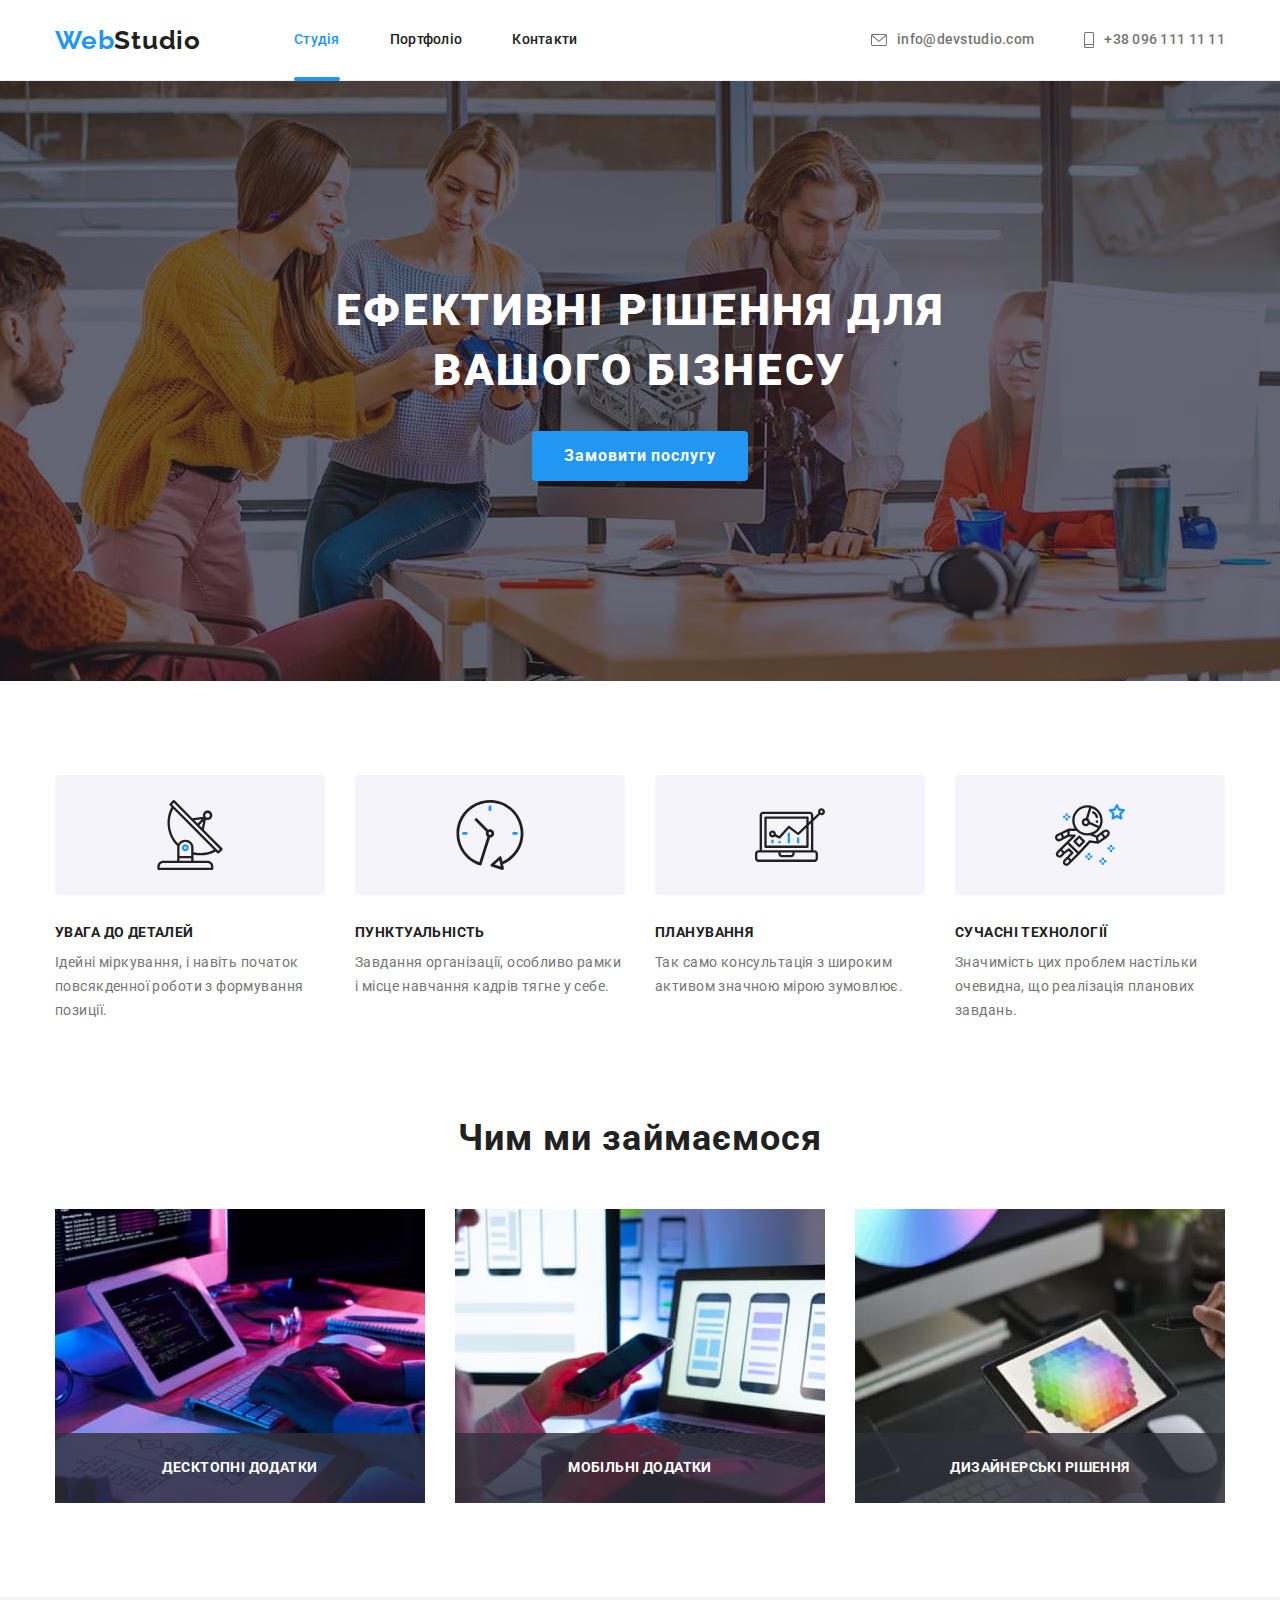
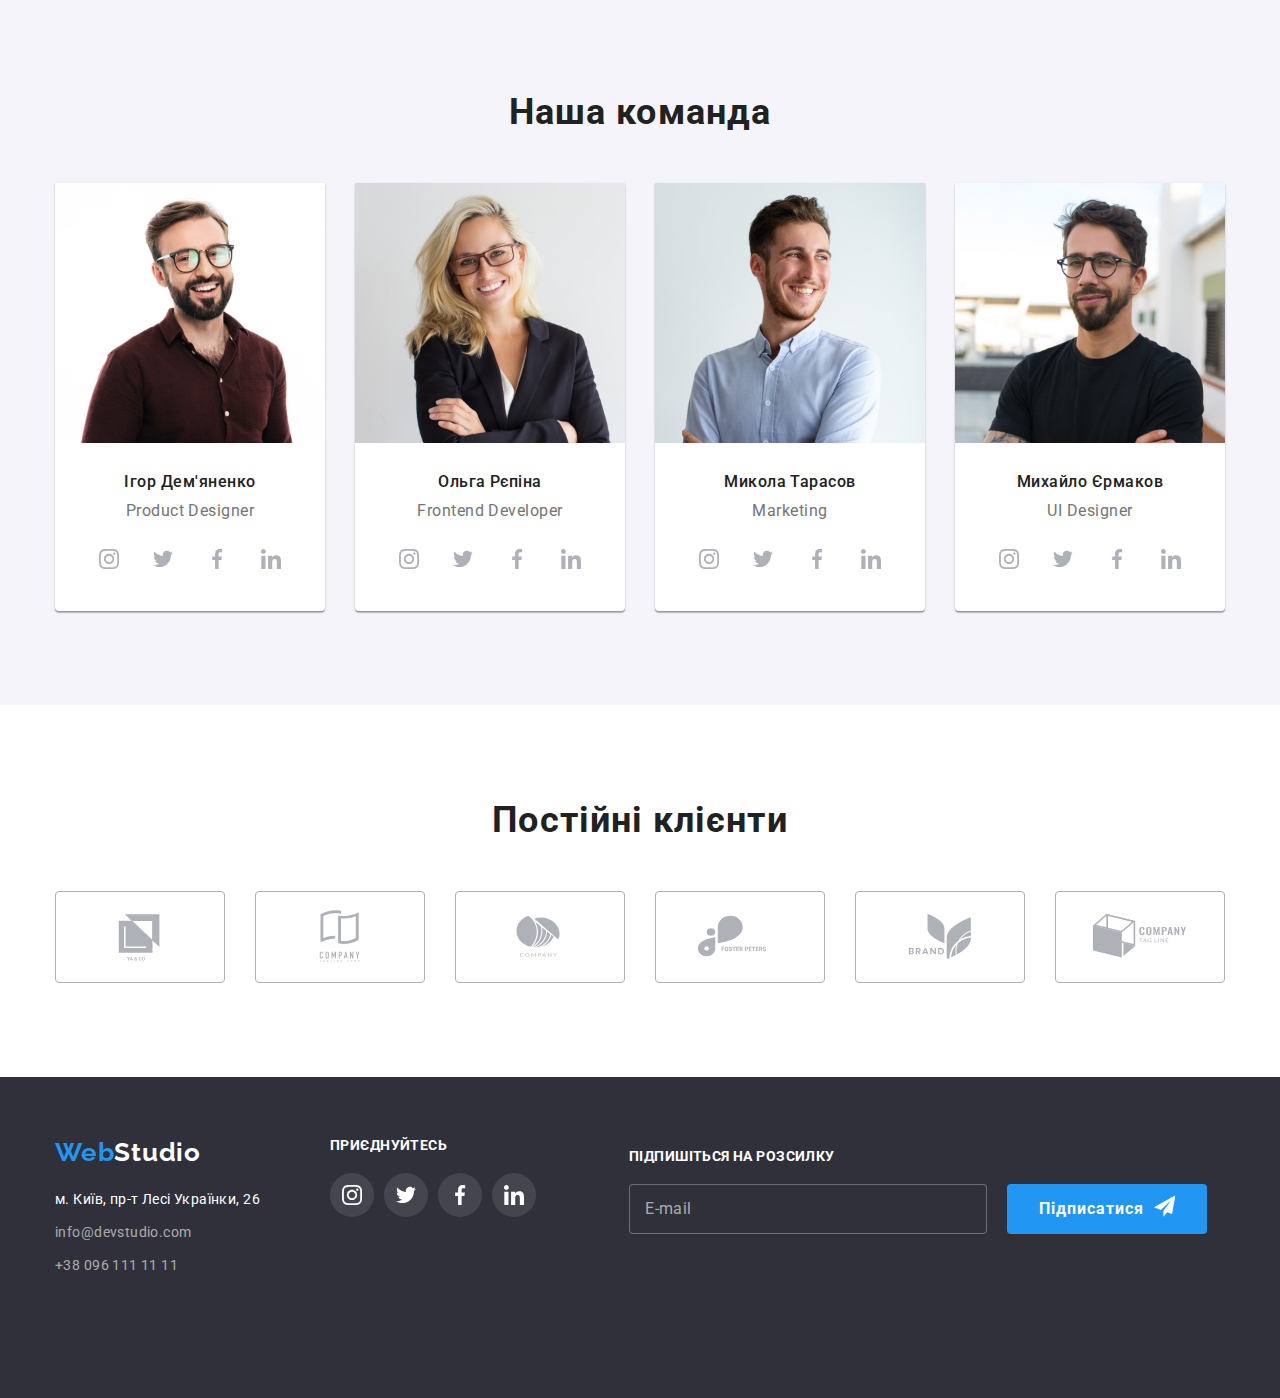
==== commit 03c231b9: "finished" ====
--- a/index.html
+++ b/index.html
@@ -135,373 +135,560 @@
       </div>
     </header>
 
-  <main>
-    <section class="hero">
-      <div class="container">
-        <h1 class="hero__title">Ефективні рішення для вашого бізнесу</h1>
-        <button data-modal-open type="button" class="button">
-          Замовити послугу
+    <main>
+      <section class="hero">
+        <div class="container">
+          <h1 class="hero__title">Ефективні рішення для вашого бізнесу</h1>
+          <button data-modal-open type="button" class="button">Замовити послугу</button>
+        </div>
+      </section>
+
+      <section class="section">
+        <div class="container">
+          <h2 class="visually-hidden">Наші переваги</h2>
+          <ul class="features-menu">
+            <li class="features-menu__item">
+              <div class="features-menu__icon-container">
+                <svg
+                  class="features-menu__icon"
+                  width="70"
+                  height="70"
+                  aria-label="antenna"
+                  lang="en"
+                >
+                  <use href="./images/icons.svg#icon-antenna"></use>
+                </svg>
+              </div>
+              <h3 class="features-menu__title">Увага до деталей</h3>
+              <p class="features-menu__text">
+                Ідейні міркування, і навіть початок повсякденної роботи з формування позиції.
+              </p>
+            </li>
+            <li class="features-menu__item">
+              <div class="features-menu__icon-container">
+                <svg
+                  class="features-menu__icon"
+                  width="70"
+                  height="70"
+                  aria-label="clock"
+                  lang="en"
+                >
+                  <use href="./images/icons.svg#icon-clock"></use>
+                </svg>
+              </div>
+              <h3 class="features-menu__title">Пунктуальність</h3>
+              <p class="features-menu__text">
+                Завдання організації, особливо рамки і місце навчання кадрів тягне у себе.
+              </p>
+            </li>
+            <li class="features-menu__item">
+              <div class="features-menu__icon-container">
+                <svg
+                  class="features-menu__icon"
+                  width="70"
+                  height="70"
+                  aria-label="diagram"
+                  lang="en"
+                >
+                  <use href="./images/icons.svg#icon-diagram"></use>
+                </svg>
+              </div>
+              <h3 class="features-menu__title">Планування</h3>
+              <p class="features-menu__text">
+                Так само консультація з широким активом значною мірою зумовлює.
+              </p>
+            </li>
+            <li class="features-menu__item">
+              <div class="features-menu__icon-container">
+                <svg
+                  class="features-menu__icon"
+                  width="70"
+                  height="70"
+                  aria-label="astronaut"
+                  lang="en"
+                >
+                  <use href="./images/icons.svg#icon-astronaut"></use>
+                </svg>
+              </div>
+              <h3 class="features-menu__title">Сучасні технології</h3>
+              <p class="features-menu__text">
+                Значимість цих проблем настільки очевидна, що реалізація планових завдань.
+              </p>
+            </li>
+          </ul>
+        </div>
+      </section>
+
+      <section class="section section--no-padding-top">
+        <div class="container">
+          <h2 class="section__title">Чим ми займаємося</h2>
+          <ul class="examples-menu">
+            <li class="examples-menu__item">
+              <div class="examples-menu__thumb">
+                <img src="./images/img.jpg" alt="Людина друкує на клавіатурі" width="370" />
+                <p class="examples-menu__text">Десктопні додатки</p>
+              </div>
+            </li>
+            <li class="examples-menu__item">
+              <div class="examples-menu__thumb">
+                <img src="./images/img(1)(1).jpg" alt="Ноутбук з додатками" width="370" />
+                <p class="examples-menu__text">Мобільні додатки</p>
+              </div>
+            </li>
+            <li class="examples-menu__item">
+              <div class="examples-menu__thumb">
+                <img src="./images/img(2).jpg" alt="Людина обирає колір на планшеті" width="370" />
+                <p class="examples-menu__text">Дизайнерські рішення</p>
+              </div>
+            </li>
+          </ul>
+        </div>
+      </section>
+
+      <section class="section section--other-background">
+        <div class="container">
+          <h2 class="section__title">Наша команда</h2>
+          <ul class="employees-menu">
+            <li class="employees-menu__item">
+              <picture>
+                <source
+                  srcset="./images/guy1.jpg 1x, ./images/guy1-desktop@2x.jpg 2x"
+                  media="(min-width: 1200px)"
+                />
+                <source
+                  srcset="./images/guy1-tablet.jpg 1x, ./images/guy1-tablet@2x.jpg 2x"
+                  media="(min-width: 768px)"
+                />
+                <source
+                  srcset="./images/guy1-mobile.jpg 1x, ./images/guy1-mobile@2x.jpg 2x"
+                  media="(min-width: 280px)"
+                />
+                <img src="./images/guy1.jpg" alt="Хлопець у коричневій сорочці" />
+              </picture>
+              <div class="employees-menu__content-wrapper">
+                <h3 class="employees-menu__title">Ігор Дем'яненко</h3>
+                <p class="employees-menu__text">Product Designer</p>
+                <ul class="social-list">
+                  <li class="social-list__item">
+                    <a href="" class="social-list__link">
+                      <svg
+                        class="social-list__icon"
+                        width="20"
+                        height="20"
+                        aria-label="instagram"
+                        lang="en"
+                      >
+                        <use href="./images/icons.svg#icon-instagram"></use>
+                      </svg>
+                    </a>
+                  </li>
+                  <li class="social-list__item">
+                    <a href="" class="social-list__link">
+                      <svg
+                        class="social-list__icon"
+                        width="20"
+                        height="20"
+                        aria-label="twitter"
+                        lang="en"
+                      >
+                        <use href="./images/icons.svg#icon-twitter"></use>
+                      </svg>
+                    </a>
+                  </li>
+                  <li class="social-list__item">
+                    <a href="" class="social-list__link">
+                      <svg
+                        class="social-list__icon"
+                        width="20"
+                        height="20"
+                        aria-label="facebook"
+                        lang="en"
+                      >
+                        <use href="./images/icons.svg#icon-facebook"></use>
+                      </svg>
+                    </a>
+                  </li>
+                  <li class="social-list__item">
+                    <a href="" class="social-list__link">
+                      <svg
+                        class="social-list__icon"
+                        width="20"
+                        height="20"
+                        aria-label="linkedin"
+                        lang="en"
+                      >
+                        <use href="./images/icons.svg#icon-linkedin"></use>
+                      </svg>
+                    </a>
+                  </li>
+                </ul>
+              </div>
+            </li>
+            <li class="employees-menu__item">
+              <picture>
+                <source
+                  srcset="./images/girl.jpg 1x, ./images/girl-desktop@2x.jpg 2x"
+                  media="(min-width: 1200px)"
+                />
+                <source
+                  srcset="./images/girl-tablet.jpg 1x, ./images/girl-tablet@2x.jpg 2x"
+                  media="(min-width: 768px)"
+                />
+                <source
+                  srcset="./images/girl-mobile.jpg 1x, ./images/girl-mobile@2x.jpg 2x"
+                  media="(min-width: 280px)"
+                />
+                <img src="./images/girl.jpg" alt="Дівчина" />
+              </picture>
+              <div class="employees-menu__content-wrapper">
+                <h3 class="employees-menu__title">Ольга Рєпіна</h3>
+                <p class="employees-menu__text">Frontend Developer</p>
+                <ul class="social-list">
+                  <li class="social-list__item">
+                    <a href="" class="social-list__link">
+                      <svg
+                        class="social-list__icon"
+                        width="20"
+                        height="20"
+                        aria-label="instagram"
+                        lang="en"
+                      >
+                        <use href="./images/icons.svg#icon-instagram"></use>
+                      </svg>
+                    </a>
+                  </li>
+                  <li class="social-list__item">
+                    <a href="" class="social-list__link">
+                      <svg
+                        class="social-list__icon"
+                        width="20"
+                        height="20"
+                        aria-label="twitter"
+                        lang="en"
+                      >
+                        <use href="./images/icons.svg#icon-twitter"></use>
+                      </svg>
+                    </a>
+                  </li>
+                  <li class="social-list__item">
+                    <a href="" class="social-list__link">
+                      <svg
+                        class="social-list__icon"
+                        width="20"
+                        height="20"
+                        aria-label="facebook"
+                        lang="en"
+                      >
+                        <use href="./images/icons.svg#icon-facebook"></use>
+                      </svg>
+                    </a>
+                  </li>
+                  <li class="social-list__item">
+                    <a href="" class="social-list__link">
+                      <svg
+                        class="social-list__icon"
+                        width="20"
+                        height="20"
+                        aria-label="linkedin"
+                        lang="en"
+                      >
+                        <use href="./images/icons.svg#icon-linkedin"></use>
+                      </svg>
+                    </a>
+                  </li>
+                </ul>
+              </div>
+            </li>
+            <li class="employees-menu__item">
+              <picture>
+                <source
+                  srcset="./images/guy2.jpg 1x, ./images/guy2-desktop@2x.jpg 2x"
+                  media="(min-width: 1200px)"
+                />
+                <source
+                  srcset="./images/guy2-tablet.jpg 1x, ./images/guy2-tablet@2x.jpg 2x"
+                  media="(min-width: 768px)"
+                />
+                <source
+                  srcset="./images/guy2-mobile.jpg 1x, ./images/guy2-mobile@2x.jpg 2x"
+                  media="(min-width: 280px)"
+                />
+                <img src="./images/guy2.jpg" alt="Хлопець у блакитній сорочці" />
+              </picture>
+              <div class="employees-menu__content-wrapper">
+                <h3 class="employees-menu__title">Микола Тарасов</h3>
+                <p class="employees-menu__text">Marketing</p>
+                <ul class="social-list">
+                  <li class="social-list__item">
+                    <a href="" class="social-list__link">
+                      <svg
+                        class="social-list__icon"
+                        width="20"
+                        height="20"
+                        aria-label="instagram"
+                        lang="en"
+                      >
+                        <use href="./images/icons.svg#icon-instagram"></use>
+                      </svg>
+                    </a>
+                  </li>
+                  <li class="social-list__item">
+                    <a href="" class="social-list__link">
+                      <svg
+                        class="social-list__icon"
+                        width="20"
+                        height="20"
+                        aria-label="twitter"
+                        lang="en"
+                      >
+                        <use href="./images/icons.svg#icon-twitter"></use>
+                      </svg>
+                    </a>
+                  </li>
+                  <li class="social-list__item">
+                    <a href="" class="social-list__link">
+                      <svg
+                        class="social-list__icon"
+                        width="20"
+                        height="20"
+                        aria-label="facebook"
+                        lang="en"
+                      >
+                        <use href="./images/icons.svg#icon-facebook"></use>
+                      </svg>
+                    </a>
+                  </li>
+                  <li class="social-list__item">
+                    <a href="" class="social-list__link">
+                      <svg
+                        class="social-list__icon"
+                        width="20"
+                        height="20"
+                        aria-label="linkedin"
+                        lang="en"
+                      >
+                        <use href="./images/icons.svg#icon-linkedin"></use>
+                      </svg>
+                    </a>
+                  </li>
+                </ul>
+              </div>
+            </li>
+            <li class="employees-menu__item">
+              <picture>
+                <source
+                  srcset="./images/guy3.jpg 1x, ./images/guy3-desktop@2x.jpg 2x"
+                  media="(min-width: 1200px)"
+                />
+                <source
+                  srcset="./images/guy3-tablet.jpg 1x, ./images/guy3-tablet@2x.jpg 2x"
+                  media="(min-width: 768px)"
+                />
+                <source
+                  srcset="./images/guy3-mobile.jpg 1x, ./images/guy3-mobile@2x.jpg 2x"
+                  media="(min-width: 280px)"
+                />
+                <img src="./images/guy3.jpg" alt="Хлопець у чорній футболці" />
+              </picture>
+              <div class="employees-menu__content-wrapper">
+                <h3 class="employees-menu__title">Михайло Єрмаков</h3>
+                <p class="employees-menu__text">UI Designer</p>
+                <ul class="social-list">
+                  <li class="social-list__item">
+                    <a href="" class="social-list__link">
+                      <svg
+                        class="social-list__icon"
+                        width="20"
+                        height="20"
+                        aria-label="instagram"
+                        lang="en"
+                      >
+                        <use href="./images/icons.svg#icon-instagram"></use>
+                      </svg>
+                    </a>
+                  </li>
+                  <li class="social-list__item">
+                    <a href="" class="social-list__link">
+                      <svg
+                        class="social-list__icon"
+                        width="20"
+                        height="20"
+                        aria-label="twitter"
+                        lang="en"
+                      >
+                        <use href="./images/icons.svg#icon-twitter"></use>
+                      </svg>
+                    </a>
+                  </li>
+                  <li class="social-list__item">
+                    <a href="" class="social-list__link">
+                      <svg
+                        class="social-list__icon"
+                        width="20"
+                        height="20"
+                        aria-label="facebook"
+                        lang="en"
+                      >
+                        <use href="./images/icons.svg#icon-facebook"></use>
+                      </svg>
+                    </a>
+                  </li>
+                  <li class="social-list__item">
+                    <a href="" class="social-list__link">
+                      <svg
+                        class="social-list__icon"
+                        width="20"
+                        height="20"
+                        aria-label="linkedin"
+                        lang="en"
+                      >
+                        <use href="./images/icons.svg#icon-linkedin"></use>
+                      </svg>
+                    </a>
+                  </li>
+                </ul>
+              </div>
+            </li>
+          </ul>
+        </div>
+      </section>
+
+      <section class="section">
+        <div class="container">
+          <h2 class="section__title">Постійні клієнти</h2>
+          <ul class="clients-menu">
+            <li class="clients-menu__item">
+              <a class="clients-menu__link" href="">
+                <svg class="cliets-menu__icon" width="106" height="60" aria-label="logo" lang="en">
+                  <use href="./images/icons.svg#icon-logo"></use>
+                </svg>
+              </a>
+            </li>
+            <li class="clients-menu__item">
+              <a class="clients-menu__link" href="">
+                <svg class="cliets-menu__icon" width="106" height="60" aria-label="logo1" lang="en">
+                  <use href="./images/icons.svg#icon-logo1"></use>
+                </svg>
+              </a>
+            </li>
+            <li class="clients-menu__item">
+              <a class="clients-menu__link" href="">
+                <svg class="cliets-menu__icon" width="106" height="60" aria-label="logo2" lang="en">
+                  <use href="./images/icons.svg#icon-logo2"></use>
+                </svg>
+              </a>
+            </li>
+            <li class="clients-menu__item">
+              <a class="clients-menu__link" href="">
+                <svg class="cliets-menu__icon" width="106" height="60" aria-label="logo3" lang="en">
+                  <use href="./images/icons.svg#icon-logo3"></use>
+                </svg>
+              </a>
+            </li>
+            <li class="clients-menu__item">
+              <a class="clients-menu__link" href="">
+                <svg class="cliets-menu__icon" width="106" height="60" aria-label="logo4" lang="en">
+                  <use href="./images/icons.svg#icon-logo4"></use>
+                </svg>
+              </a>
+            </li>
+            <li class="clients-menu__item">
+              <a class="clients-menu__link" href="">
+                <svg class="cliets-menu__icon" width="106" height="60" aria-label="logo5" lang="en">
+                  <use href="./images/icons.svg#icon-logo5"></use>
+                </svg>
+              </a>
+            </li>
+          </ul>
+        </div>
+      </section>
+    </main>
+
+    <div class="backdrop is-hidden" data-modal>
+      <div class="modal">
+        <button data-modal-close class="modal-button">
+          <svg class="modal__close-icon" width="18" height="18" aria-label="close" lang="en">
+            <use href="./images/icons.svg#icon-close"></use>
+          </svg>
         </button>
+
+        <form class="modal-form">
+          <p class="modal-form-capture">Залиште свої дані, ми вам передзвонимо</p>
+          <label class="modal-form-field">
+            <span class="modal-form-input-desc">Ім'я</span>
+            <span class="modal-form-input-wrapper">
+              <input
+                type="text"
+                class="modal-form-input"
+                required
+                pattern="[a-zA-Zа-яА-ЯіІїЇґҐєЄ']+"
+                name="user_name"
+              />
+              <svg class="modal-form-icon" width="12" height="12" aria-label="person" lang="en">
+                <use href="./images/icons.svg#icon-person"></use>
+              </svg>
+            </span>
+          </label>
+
+          <label class="modal-form-field">
+            <span class="modal-form-input-desc">Телефон</span>
+            <span class="modal-form-input-wrapper">
+              <input
+                type="tel"
+                class="modal-form-input"
+                required
+                pattern="[0-9]{3}-[0-9]{3}-[0-9]{2}-[0-9]{2}"
+                name="user_phone"
+              />
+              <svg class="modal-form-icon" width="13" height="13" aria-label="phone" lang="en">
+                <use href="./images/icons.svg#icon-phone"></use>
+              </svg>
+            </span>
+          </label>
+
+          <label class="modal-form-field">
+            <span class="modal-form-input-desc">Пошта</span>
+            <span class="modal-form-input-wrapper">
+              <input type="email" class="modal-form-input" required name="user_email" />
+              <svg class="modal-form-icon" width="15" height="12" aria-label="email" lang="en">
+                <use href="./images/icons.svg#icon-email"></use>
+              </svg>
+            </span>
+          </label>
+
+          <label class="modal-form-text-field">
+            <span class="modal-form-input-desc">Коментар</span>
+            <textarea
+              class="modal-form-message"
+              name="user_message"
+              placeholder="Введіть текст"
+            ></textarea>
+          </label>
+
+          <label class="modal-form-checkbox-wrapper">
+            <input class="modal-form-checkbox visually-hidden" type="checkbox" name="user_policy" />
+            <svg class="modal-form-own-checkbox" width="16" height="16">
+              <use class="modal-form-own-checkbox-icon" href="./images/icons.svg#icon-check"></use>
+            </svg>
+            Погоджуюся з розсилкою та приймаю&nbsp;<a class="modal-form-checkbox-terms" href=""
+              >Умови договору</a
+            >
+          </label>
+
+          <button type="submit" class="modal-form-submit">Відправити</button>
+        </form>
       </div>
-    </section>
-<!-- 
-    <section class="section">
-      <div class="container">
-        <h2 class="visually-hidden">Наші переваги</h2>
-        <ul class="features-menu">
-          <li class="features-menu__item">
-            <div class="features-menu__icon-container">
-              <svg class="features-menu__icon" width="70" height="70" aria-label="antenna" lang="en">
-                <use href="./images/icons.svg#icon-antenna"></use>
-              </svg>
-            </div>
-            <h3 class="features-menu__title">Увага до деталей</h3>
-            <p class="features-menu__text">
-              Ідейні міркування, і навіть початок повсякденної роботи з
-              формування позиції.
-            </p>
-          </li>
-          <li class="features-menu__item">
-            <div class="features-menu__icon-container">
-              <svg class="features-menu__icon" width="70" height="70" aria-label="clock" lang="en">
-                <use href="./images/icons.svg#icon-clock"></use>
-              </svg>
-            </div>
-            <h3 class="features-menu__title">Пунктуальність</h3>
-            <p class="features-menu__text">
-              Завдання організації, особливо рамки і місце навчання кадрів
-              тягне у себе.
-            </p>
-          </li>
-          <li class="features-menu__item">
-            <div class="features-menu__icon-container">
-              <svg class="features-menu__icon" width="70" height="70" aria-label="diagram" lang="en">
-                <use href="./images/icons.svg#icon-diagram"></use>
-              </svg>
-            </div>
-            <h3 class="features-menu__title">Планування</h3>
-            <p class="features-menu__text">
-              Так само консультація з широким активом значною мірою зумовлює.
-            </p>
-          </li>
-          <li class="features-menu__item">
-            <div class="features-menu__icon-container">
-              <svg class="features-menu__icon" width="70" height="70" aria-label="astronaut" lang="en">
-                <use href="./images/icons.svg#icon-astronaut"></use>
-              </svg>
-            </div>
-            <h3 class="features-menu__title">Сучасні технології</h3>
-            <p class="features-menu__text">
-              Значимість цих проблем настільки очевидна, що реалізація
-              планових завдань.
-            </p>
-          </li>
-        </ul>
-      </div>
-    </section>
-
-    <section class="section section--no-padding-top">
-      <div class="container">
-        <h2 class="section__title">Чим ми займаємося</h2>
-        <ul class="examples-menu">
-          <li class="examples-menu__item">
-            <div class="examples-menu__thumb">
-              <img src="./images/img.jpg" alt="Людина друкує на клавіатурі" width="370" />
-              <p class="examples-menu__text">Десктопні додатки</p>
-            </div>
-          </li>
-          <li class="examples-menu__item">
-            <div class="examples-menu__thumb">
-              <img src="./images/img(1)(1).jpg" alt="Ноутбук з додатками" width="370" />
-              <p class="examples-menu__text">Мобільні додатки</p>
-            </div>
-          </li>
-          <li class="examples-menu__item">
-            <div class="examples-menu__thumb">
-              <img src="./images/img(2).jpg" alt="Людина обирає колір на планшеті" width="370" />
-              <p class="examples-menu__text">Дизайнерські рішення</p>
-            </div>
-          </li>
-        </ul>
-      </div>
-    </section>
-
-    <section class="section section--other-background">
-      <div class="container">
-        <h2 class="section__title">Наша команда</h2>
-        <ul class="employees-menu">
-          <li class="employees-menu__item">
-            <img src="./images/guy1.jpg" alt="Хлопець у коричневій сорочці" width="270" />
-            <div class="employees-menu__content-wrapper">
-              <h3 class="employees-menu__title">Ігор Дем'яненко</h3>
-              <p class="employees-menu__text">Product Designer</p>
-              <ul class="social-list">
-                <li class="social-list__item">
-                  <a href="" class="social-list__link">
-                    <svg class="social-list__icon" width="20" height="20" aria-label="instagram" lang="en">
-                      <use href="./images/icons.svg#icon-instagram"></use>
-                    </svg>
-                  </a>
-                </li>
-                <li class="social-list__item">
-                  <a href="" class="social-list__link">
-                    <svg class="social-list__icon" width="20" height="20" aria-label="twitter" lang="en">
-                      <use href="./images/icons.svg#icon-twitter"></use>
-                    </svg>
-                  </a>
-                </li>
-                <li class="social-list__item">
-                  <a href="" class="social-list__link">
-                    <svg class="social-list__icon" width="20" height="20" aria-label="facebook" lang="en">
-                      <use href="./images/icons.svg#icon-facebook"></use>
-                    </svg>
-                  </a>
-                </li>
-                <li class="social-list__item">
-                  <a href="" class="social-list__link">
-                    <svg class="social-list__icon" width="20" height="20" aria-label="linkedin" lang="en">
-                      <use href="./images/icons.svg#icon-linkedin"></use>
-                    </svg>
-                  </a>
-                </li>
-              </ul>
-            </div>
-          </li>
-          <li class="employees-menu__item">
-            <img src="./images/girl.jpg" alt="Дівчина" width="270" />
-            <div class="employees-menu__content-wrapper">
-              <h3 class="employees-menu__title">Ольга Рєпіна</h3>
-              <p class="employees-menu__text">Frontend Developer</p>
-              <ul class="social-list">
-                <li class="social-list__item">
-                  <a href="" class="social-list__link">
-                    <svg class="social-list__icon" width="20" height="20" aria-label="instagram" lang="en">
-                      <use href="./images/icons.svg#icon-instagram"></use>
-                    </svg>
-                  </a>
-                </li>
-                <li class="social-list__item">
-                  <a href="" class="social-list__link">
-                    <svg class="social-list__icon" width="20" height="20" aria-label="twitter" lang="en">
-                      <use href="./images/icons.svg#icon-twitter"></use>
-                    </svg>
-                  </a>
-                </li>
-                <li class="social-list__item">
-                  <a href="" class="social-list__link">
-                    <svg class="social-list__icon" width="20" height="20" aria-label="facebook" lang="en">
-                      <use href="./images/icons.svg#icon-facebook"></use>
-                    </svg>
-                  </a>
-                </li>
-                <li class="social-list__item">
-                  <a href="" class="social-list__link">
-                    <svg class="social-list__icon" width="20" height="20" aria-label="linkedin" lang="en">
-                      <use href="./images/icons.svg#icon-linkedin"></use>
-                    </svg>
-                  </a>
-                </li>
-              </ul>
-            </div>
-          </li>
-          <li class="employees-menu__item">
-            <img src="./images/guy2.jpg" alt="Хлопець у блакитній сорочці" width="270" />
-            <div class="employees-menu__content-wrapper">
-              <h3 class="employees-menu__title">Микола Тарасов</h3>
-              <p class="employees-menu__text">Marketing</p>
-              <ul class="social-list">
-                <li class="social-list__item">
-                  <a href="" class="social-list__link">
-                    <svg class="social-list__icon" width="20" height="20" aria-label="instagram" lang="en">
-                      <use href="./images/icons.svg#icon-instagram"></use>
-                    </svg>
-                  </a>
-                </li>
-                <li class="social-list__item">
-                  <a href="" class="social-list__link">
-                    <svg class="social-list__icon" width="20" height="20" aria-label="twitter" lang="en">
-                      <use href="./images/icons.svg#icon-twitter"></use>
-                    </svg>
-                  </a>
-                </li>
-                <li class="social-list__item">
-                  <a href="" class="social-list__link">
-                    <svg class="social-list__icon" width="20" height="20" aria-label="facebook" lang="en">
-                      <use href="./images/icons.svg#icon-facebook"></use>
-                    </svg>
-                  </a>
-                </li>
-                <li class="social-list__item">
-                  <a href="" class="social-list__link">
-                    <svg class="social-list__icon" width="20" height="20" aria-label="linkedin" lang="en">
-                      <use href="./images/icons.svg#icon-linkedin"></use>
-                    </svg>
-                  </a>
-                </li>
-              </ul>
-            </div>
-          </li>
-          <li class="employees-menu__item">
-            <img src="./images/guy3.jpg" alt="Хлопець у чорній футболці" width="270" />
-            <div class="employees-menu__content-wrapper">
-              <h3 class="employees-menu__title">Михайло Єрмаков</h3>
-              <p class="employees-menu__text">UI Designer</p>
-              <ul class="social-list">
-                <li class="social-list__item">
-                  <a href="" class="social-list__link">
-                    <svg class="social-list__icon" width="20" height="20" aria-label="instagram" lang="en">
-                      <use href="./images/icons.svg#icon-instagram"></use>
-                    </svg>
-                  </a>
-                </li>
-                <li class="social-list__item">
-                  <a href="" class="social-list__link">
-                    <svg class="social-list__icon" width="20" height="20" aria-label="twitter" lang="en">
-                      <use href="./images/icons.svg#icon-twitter"></use>
-                    </svg>
-                  </a>
-                </li>
-                <li class="social-list__item">
-                  <a href="" class="social-list__link">
-                    <svg class="social-list__icon" width="20" height="20" aria-label="facebook" lang="en">
-                      <use href="./images/icons.svg#icon-facebook"></use>
-                    </svg>
-                  </a>
-                </li>
-                <li class="social-list__item">
-                  <a href="" class="social-list__link">
-                    <svg class="social-list__icon" width="20" height="20" aria-label="linkedin" lang="en">
-                      <use href="./images/icons.svg#icon-linkedin"></use>
-                    </svg>
-                  </a>
-                </li>
-              </ul>
-            </div>
-          </li>
-        </ul>
-      </div>
-    </section>
-
-    <section class="section">
-      <div class="container">
-        <h2 class="section__title">Постійні клієнти</h2>
-        <ul class="clients-menu">
-          <li class="clients-menu__item">
-            <a class="clients-menu__link" href="">
-              <svg class="cliets-menu__icon" width="106" height="60" aria-label="logo" lang="en">
-                <use href="./images/icons.svg#icon-logo"></use>
-              </svg>
-            </a>
-          </li>
-          <li class="clients-menu__item">
-            <a class="clients-menu__link" href="">
-              <svg class="cliets-menu__icon" width="106" height="60" aria-label="logo1" lang="en">
-                <use href="./images/icons.svg#icon-logo1"></use>
-              </svg>
-            </a>
-          </li>
-          <li class="clients-menu__item">
-            <a class="clients-menu__link" href="">
-              <svg class="cliets-menu__icon" width="106" height="60" aria-label="logo2" lang="en">
-                <use href="./images/icons.svg#icon-logo2"></use>
-              </svg>
-            </a>
-          </li>
-          <li class="clients-menu__item">
-            <a class="clients-menu__link" href="">
-              <svg class="cliets-menu__icon" width="106" height="60" aria-label="logo3" lang="en">
-                <use href="./images/icons.svg#icon-logo3"></use>
-              </svg>
-            </a>
-          </li>
-          <li class="clients-menu__item">
-            <a class="clients-menu__link" href="">
-              <svg class="cliets-menu__icon" width="106" height="60" aria-label="logo4" lang="en">
-                <use href="./images/icons.svg#icon-logo4"></use>
-              </svg>
-            </a>
-          </li>
-          <li class="clients-menu__item">
-            <a class="clients-menu__link" href="">
-              <svg class="cliets-menu__icon" width="106" height="60" aria-label="logo5" lang="en">
-                <use href="./images/icons.svg#icon-logo5"></use>
-              </svg>
-            </a>
-          </li>
-        </ul>
-      </div>
-    </section>
-  </main>
-
-  <div class="backdrop is-hidden" data-modal>
-    <div class="modal">
-      <button data-modal-close class="modal-button">
-        <svg class="modal__close-icon" width="18" height="18" aria-label="close" lang="en">
-          <use href="./images/icons.svg#icon-close"></use>
-        </svg>
-      </button>
-
-      <form class="modal-form">
-        <p class="modal-form-capture">Залиште свої дані, ми вам передзвонимо</p>
-        <label class="modal-form-field">
-          <span class="modal-form-input-desc">Ім'я</span>
-          <span class="modal-form-input-wrapper">
-            <input type="text" class="modal-form-input" required pattern="[a-zA-Zа-яА-ЯіІїЇґҐєЄ']+" name="user_name">
-            <svg class="modal-form-icon" width="12" height="12" aria-label="person" lang="en">
-              <use href="./images/icons.svg#icon-person"></use>
-            </svg>
-          </span>
-        </label>
-
-        <label class="modal-form-field">
-          <span class="modal-form-input-desc">Телефон</span>
-          <span class="modal-form-input-wrapper">
-            <input type="tel" class="modal-form-input" required pattern="[0-9]{3}-[0-9]{3}-[0-9]{2}-[0-9]{2}"
-              name="user_phone">
-            <svg class="modal-form-icon" width="13" height="13" aria-label="phone" lang="en">
-              <use href="./images/icons.svg#icon-phone"></use>
-            </svg>
-          </span>
-        </label>
-
-        <label class="modal-form-field">
-          <span class="modal-form-input-desc">Пошта</span>
-          <span class="modal-form-input-wrapper">
-            <input type="email" class="modal-form-input" required name="user_email">
-            <svg class="modal-form-icon" width="15" height="12" aria-label="email" lang="en">
-              <use href="./images/icons.svg#icon-email"></use>
-            </svg>
-          </span>
-        </label>
-
-        <label class="modal-form-text-field">
-          <span class="modal-form-input-desc">Коментар</span>
-          <textarea class="modal-form-message" name="user_message" placeholder="Введіть текст"></textarea>
-        </label>
-
-
-        <label class="modal-form-checkbox-wrapper">
-          <input class="modal-form-checkbox visually-hidden" type="checkbox" name="user_policy">
-          <svg class="modal-form-own-checkbox" width="16" height="16">
-            <use class="modal-form-own-checkbox-icon" href="./images/icons.svg#icon-check"></use>
-          </svg>
-          Погоджуюся з розсилкою та приймаю&nbsp;<a class="modal-form-checkbox-terms" href="">Умови договору</a>
-        </label>
-
-        <button type="submit" class="modal-form-submit">Відправити</button>
-      </form>
-
     </div>
-  </div>
-
-  <footer class="footer page-footer">
+
+ <footer class="footer page-footer">
     <div class="container footer-wrapper">
+      <div class="footer-wrapper__tablet">
       <div class="footer-address">
         <a class="logo logo-footer" href="/index.html">Web<span class="logo-title">Studio</span></a>
         <address>
           <ul class="address-menu">
             <li class="address-menu__item">
-              <a class="address-menu__link" href="https://goo.gl/maps/VaWgG16zi4GjJEjv5">м. Київ, пр-т Лесі Українки, 26</a>
+              <a class="address-menu__link address-menu__link--white" href="https://goo.gl/maps/VaWgG16zi4GjJEjv5">м. Київ, пр-т Лесі Українки, 26</a>
             </li>
             <li class="address-menu__item">
               <a class="address-menu__link" href="mailto:info@devstudio.com">info@devstudio.com</a>
@@ -512,9 +699,9 @@
           </ul>
         </address>
       </div>
-      <div class="footer-social-list">
+      <div class="footer-social-list-menu">
         <p class="footer-action">Приєднуйтесь</p>
-        <ul class="social-list">
+        <ul class="footer-social-list">
           <li class="footer-social-list-item">
             <a href="" class="footer-social-list-link">
               <svg class="footer-social-list-icon" width="20" height="20" aria-label="instagram" lang="en">
@@ -543,13 +730,14 @@
               </svg>
             </a>
           </li>
+          </div>
       </div>
       <div class="footer-subscription">
       <p class="footer-action">Підпишіться на розсилку</p>
       <form class="mail-subscription">
         <input type="email" class="user-email" name="user-email" placeholder="E-mail"/>
         <button type="submit" class="button-subscription">Підписатися
-          <svg class="button-subscription-icon" width="24"
+          <svg class="button-subscription__icon" width="24"
             height="24">
             <use
             href="./images/icons.svg#icon-send"></use>
@@ -557,7 +745,8 @@
         </button>
       </form>
       </div>
-  </footer> --> -->
+  </footer> 
     <script src="./js/mobile-menu.js"></script>
+    <script src="./js/modal.js"></script>
   </body>
 </html>
--- a/css/main.min.css
+++ b/css/main.min.css
@@ -1 +1 @@
-:root{--primary-text-color: #212121;--grey-color: #757575;--white-color: #ffffff;--accent-color: #2196f3;--section-color: #2f303a}.visually-hidden{position:absolute;width:1px;height:1px;margin:-1px;overflow:hidden;border:0;padding:0;clip:rect(0 0 0 0)}body{background-color:var(--white-color);color:var(--grey-color);font-family:Roboto,sans-serif;line-height:1.71}h1,h2,h3,h4,h5,h6,p{margin-top:0;margin-bottom:0}img{display:block;max-width:100%;height:auto}ul{list-style:none;padding:0;margin:0}.section{padding-top:94px;padding-bottom:94px}.section__title{color:var(--primary-text-color);margin-bottom:50px;font-weight:700;font-size:36px;line-height:1.17;text-align:center;letter-spacing:.03em}.section--other-background{background-color:#f5f4fa}.section--no-padding-top{padding-top:0}.container{padding-left:15px;padding-right:15px}@media screen and (min-width: 480px){.container{width:480px;margin-left:auto;margin-right:auto}}@media screen and (min-width: 768px){.container{width:768px}}@media screen and (min-width: 1200px){.container{width:1200px}}.modal-button{position:absolute;top:8px;right:8px;display:flex;justify-content:center;align-items:center;width:32px;height:32px;padding:0;border:1px solid rgba(0,0,0,.1);border-radius:50%;background-color:rgba(0,0,0,0)}.button{color:#fff;background-color:#2196f3;font-family:inherit;font-weight:700;font-size:16px;line-height:1.88;border-radius:4px;border:rgba(0,0,0,0);letter-spacing:.06em;cursor:pointer;padding:10px 32px;min-width:216px}.button-two{min-width:23px;padding:6px 22px;color:var(--primary-text-color);background-color:#f5f4fa;font-family:inherit;font-weight:500;font-size:16px;line-height:1.62;border-radius:4px;border:rgba(0,0,0,0);text-align:center;letter-spacing:.03em;cursor:pointer;transition:color 250ms cubic-bezier(0.4, 0, 0.2, 1),background-color 250ms cubic-bezier(0.4, 0, 0.2, 1),box-shadow 250ms cubic-bezier(0.4, 0, 0.2, 1)}.button-two:hover,.button-two:focus{color:var(--white-color);background-color:var(--accent-color);box-shadow:0px 3px 1px rgba(0,0,0,.1),0px 1px 2px rgba(0,0,0,.08),0px 2px 2px rgba(0,0,0,.12)}.button-subscription{display:flex;justify-content:center;align-items:center;cursor:pointer;color:#fff;background-color:#2196f3;font-family:inherit;font-weight:700;font-size:16px;line-height:1.88;border-radius:4px;border:rgba(0,0,0,0);letter-spacing:.06em;padding:10px 32px;gap:10px;min-width:200px;height:50px}.page-header{border-bottom:1px solid #ececec}.contact-menu{display:none}.site-nav{display:none}.mobile-menu-btn{border:none;background-color:rgba(0,0,0,0);padding:0;line-height:0;cursor:pointer}.page-header__container{display:flex;justify-content:space-between;align-items:center}.page-header{padding-top:16px;padding-bottom:16px}@media screen and (min-width: 768px){.page-header{padding-top:0;padding-bottom:0}.contact-menu{display:block}.site-nav{display:flex;column-gap:50px}.mobile-menu-btn{display:none}.page-navigation{display:flex;align-items:center;column-gap:88px}.contact-menu{display:flex;flex-direction:column;align-items:start;column-gap:50px}.contact-menu__link{display:flex;justify-content:center;align-items:center;column-gap:10px;margin-bottom:10px;color:var(--grey-color);font-weight:500;font-size:14px;line-height:1.14;letter-spacing:.02em;text-decoration:none;transition:color 250ms cubic-bezier(0.4, 0, 0.2, 1)}.contact-menu__link:hover,.contact-menu__link:focus{color:var(--accent-color)}.contact-menu__icon{fill:currentColor;transition-property:fill 250ms cubic-bezier(0.4, 0, 0.2, 1)}.contact-menu__link:hover .contact-menu__icon,.contact-menu__link:focus .contact-menu__icon{fill:var(--accent-color)}.site-nav__link{position:relative;display:block;padding:32px 0;text-decoration:none;color:var(--primary-text-color);font-weight:500;font-size:14px;line-height:1.14;letter-spacing:.02em;transition:color 250ms cubic-bezier(0.4, 0, 0.2, 1)}.site-nav__link:hover,.site-nav__link:focus{color:var(--accent-color)}.site-nav__link.site-nav__link--current::after{position:absolute;left:0;bottom:-1px;content:"";display:block;width:100%;height:4px;background:#2196f3;border-radius:2px}.site-nav__link--current{color:var(--accent-color)}}@media screen and (min-width: 1200px){.contact-menu{display:flex;flex-direction:row;align-self:center;column-gap:50px}.contact-menu__link{margin:0}.page-navigation{column-gap:93px}}.logo{color:var(--accent-color);font-family:Raleway;font-weight:700;font-size:26px;line-height:1.19;letter-spacing:.03em;text-decoration:none}.logo__part{color:var(--primary-text-color)}.logo-title{color:var(--white-color)}.hero__title{margin-bottom:30px;color:var(--white-color);font-weight:900;font-size:26px;line-height:1.62;letter-spacing:.06em;text-transform:uppercase;width:360px;margin-right:auto;margin-left:auto}@media screen and (min-width: 1200){.hero__title{font-size:44px;line-height:1.36;width:696px}}.features-menu__title{margin-top:0;margin-bottom:10px;color:var(--primary-text-color);font-weight:700;font-size:14px;line-height:1.14;text-transform:uppercase;letter-spacing:.03em}.hero{background-color:var(--section-color);text-align:center;padding-top:118px;padding-bottom:118px;max-width:480px;height:400px;margin-left:auto;margin-right:auto;background-image:linear-gradient(rgba(47, 48, 58, 0.4), rgba(47, 48, 58, 0.4)),url("../images/hero-mobile.jpg");background-repeat:no-repeat;background-position:center;background-size:cover;background-color:#c4c4c4}@media screen and (min-width: 768){.hero{max-width:768px;background-image:linear-gradient(rgba(47, 48, 58, 0.4), rgba(47, 48, 58, 0.4)),url("../images/hero-tablet.jpg")}}@media screen and (min-width: 1200px){.hero{padding-top:200px;padding-bottom:200px;max-width:1600px;height:600px;background-image:linear-gradient(rgba(47, 48, 58, 0.4), rgba(47, 48, 58, 0.4)),url("../images/overlay.jpg")}}.employees-menu{display:flex;gap:30px}.employees-menu__item{flex-basis:calc((100% - 90px)/4);background-color:var(--white-color);box-shadow:0px 1px 3px rgba(0,0,0,.12),0px 1px 1px rgba(0,0,0,.14),0px 2px 1px rgba(0,0,0,.2);border-radius:0px 0px 4px 4px}.employees-menu__content-wrapper{padding-top:30px;padding-bottom:30px}.social-list{display:flex;justify-content:center;column-gap:10px}.social-list__item{width:44px;height:44px}.social-list__link{display:flex;justify-content:center;align-items:center;width:100%;height:100%;border-radius:50%;background-color:#fff;transition:background-color 250ms cubic-bezier(0.4, 0, 0.2, 1)}.social-list__link:hover,.social-list__link:focus{background-color:var(--accent-color)}.social-list__icon{fill:#afb1b8;transition:fill 250ms cubic-bezier(0.4, 0, 0.2, 1)}.social-list__link:hover .social-list__icon,.social-list__link:focus .social-list__icon{fill:var(--white-color)}.employees-menu__title{color:var(--primary-text-color);font-weight:500;font-size:16px;line-height:1.18;text-align:center;letter-spacing:.03em;margin-bottom:10px}.employees-menu__text{font-size:16px;line-height:1.18;text-align:center;letter-spacing:.03em;margin-bottom:16px}.backdrop{position:fixed;top:0;left:0;width:100%;height:100%;z-index:100;background-color:rgba(47,48,58,.4);opacity:1;transition:opacity 250ms cubic-bezier(0.4, 0, 0.2, 1),visibility 250ms cubic-bezier(0.4, 0, 0.2, 1)}.backdrop.is-hidden{opacity:0;visibility:hidden;pointer-events:none}.modal{position:absolute;top:50%;left:50%;transform:translate(-50%, -50%) scale(1);transition:transform 250ms cubic-bezier(0.4, 0, 0.2, 1);min-width:528px;min-height:581px;padding:40px;background-color:#fff}.backdrop.is-hidden .modal{transform:translate(-50%, -50%) scale(0.9)}.modal__close-icon{border:none;background-color:#fff;color:#fff;cursor:pointer;transition:fill 250ms cubic-bezier(0.4, 0, 0.2, 1)}.modal__close-icon:hover,.modal__close-icon:focus{fill:var(--accent-color)}.modal-form{display:flex;flex-direction:column}.modal-form-capture{margin-bottom:12px;font-style:normal;font-weight:700;font-size:20px;line-height:1.15;letter-spacing:.03em;text-align:center;color:#212121}.modal-form-input{width:100%;height:40px;border:1px solid rgba(33,33,33,.2);border-radius:4px;padding-left:42px;font-size:12px;transition:border-color 250ms cubic-bezier(0.4, 0, 0.2, 1)}.modal-form-input:focus{outline:none;border-color:var(--accent-color)}.modal-form-input:focus+.modal-form-icon{fill:var(--accent-color)}.modal-form-input-desc{display:block;margin-bottom:4px;font-style:normal;font-weight:400;font-size:12px;line-height:1.17;letter-spacing:.01em;color:#757575}.modal-form-field{margin-bottom:10px}.modal-form-icon{position:absolute;top:50%;left:15px;transform:translateY(-50%);transition:fill 250ms cubic-bezier(0.4, 0, 0.2, 1);display:flex;width:18px;height:18px}.modal-form-input-wrapper{position:relative;display:block}.modal-form-text-field{margin-bottom:20px}.modal-form-message{display:block;width:100%;height:120px;resize:none;outline:none;padding:12px 16px;border:1px solid rgba(33,33,33,.2);font-size:12px;border-radius:4px;transition:border-color 250ms cubic-bezier(0.4, 0, 0.2, 1)}.modal-form-message:focus{border-color:var(--accent-color)}.modal-form-message::placeholder{font-style:normal;font-weight:400;font-size:12px;line-height:1.17;letter-spacing:0d .01em;color:rgba(117,117,117,.5)}.modal-form-checkbox-wrapper{display:flex;justify-content:center;align-items:center;margin-bottom:30px;font-style:normal;font-weight:400;font-size:14px;line-height:1.71;letter-spacing:.03em;color:var(--grey-color)}.modal-form-own-checkbox{border:2px solid #212121;border-radius:2px;padding:1px;cursor:pointer;margin-right:7px}.modal-form-checkbox:checked+.modal-form-own-checkbox{background-color:var(--accent-color);border:rgba(0,0,0,0)}.modal-form-checkbox:focus+.modal-form-own-checkbox{border-color:var(--accent-color)}.modal-form-own-checkbox-icon{display:none}.modal-form-checkbox:checked+.modal-form-own-checkbox .modal-form-own-checkbox-icon{display:block}.modal-form-checkbox-terms{color:var(--accent-color)}.modal-form-submit{align-self:center;color:#fff;background-color:#2196f3;font-family:inherit;font-weight:700;font-size:16px;line-height:1.88;border-radius:4px;border:rgba(0,0,0,0);box-shadow:0px 4px 4px rgba(0,0,0,.15);letter-spacing:.06em;cursor:pointer;padding:10px 32px;min-width:216px}.modal-form-submit:focus{background-color:#188ce8}.product-thumb{position:relative;overflow:hidden}.product-overlay{position:absolute;top:0;left:0;width:100%;height:100%;overflow:auto;transform:translateY(100%);transition:transform 250ms cubic-bezier(0.4, 0, 0.2, 1);font-weight:400;font-size:18px;line-height:1.56;letter-spacing:.03em;color:#fff;background-color:rgba(33,150,243,.9);padding-top:63px;padding-bottom:63px;padding-left:24px;padding-right:24px}.title-link:hover .product-overlay,.title-link:focus .product-overlay{transform:translateY(0)}.title-link{text-decoration:none;display:block;transition:box-shadow 250ms cubic-bezier(0.4, 0, 0.2, 1)}.title-link:hover,.title-link:focus{box-shadow:0px 1px 1px rgba(0,0,0,.12),0px 4px 4px rgba(0,0,0,.06),1px 4px 6px rgba(0,0,0,.16)}.title-name{color:var(--primary-text-color);font-weight:700;font-size:18px;line-height:2;letter-spacing:.06em;margin-bottom:4px}.title-text{text-decoration:none;color:var(--grey-color);font-weight:400;font-size:16px;line-height:1.87;letter-spacing:.03em}.clients-menu{display:flex;gap:30px;justify-content:center}.clients-menu__item{width:170px;height:92px}.clients-menu__link{display:flex;align-items:center;justify-content:center;width:100%;height:100%;border:1px solid #afb1b8;border-radius:4px;transition:border 250ms cubic-bezier(0.4, 0, 0.2, 1)}.clients-menu__link:hover,.clients-menu__link:focus{border:1px solid #2196f3}.cliets-menu__icon{fill:#afb1b8;transition:fill 250ms cubic-bezier(0.4, 0, 0.2, 1)}.clients-menu__link:hover .cliets-menu__icon,.clients-menu__link:focus .cliets-menu__icon{fill:var(--accent-color)}.work-types{display:flex;gap:8px;justify-content:center;margin-bottom:50px}.work-types-item{display:flex;flex-wrap:wrap;gap:30px}.work-card{flex-basis:calc((100% - 60px)/3)}.work-item-wrapper{border-right:1px solid #eee;border-left:1px solid #eee;border-bottom:1px solid #eee;padding-top:20px;padding-bottom:20px;padding-left:24px;padding-right:24px}.features-menu{display:flex;justify-content:space-between}.features-menu__item{flex-basis:calc((100% - 90px)/4)}.features-menu__icon-container{display:flex;justify-content:center;align-items:center;margin-bottom:30px;width:270px;height:120px;background-color:#f5f4fa;border-radius:4px}.feature-text{margin-top:0;margin-bottom:0;font-size:14px;line-height:1.71;letter-spacing:.03em}.examples-menu{display:flex;gap:30px}.examples-menu__item{flex-basis:calc(100% - 60px)/3}.examples-menu__thumb{position:relative}.examples-menu__text{position:absolute;bottom:0;left:0;width:100%;height:70px;display:flex;justify-content:center;align-items:center;position:absolute;font-weight:700;font-size:14px;line-height:1.14;letter-spacing:.03em;text-transform:uppercase;color:var(--white-color);background-color:rgba(47,48,58,.8)}.footer{background-color:var(--section-color)}.page-footer{padding-top:60px;padding-bottom:60px}.logo-footer{display:inline-block;margin-bottom:20px}.address-menu__item{margin-bottom:9px}.address-menu{text-decoration:none;color:#fff;font-style:normal;letter-spacing:.03em;font-size:14px}.address-menu__link{text-decoration:none;color:rgba(255,255,255,.6);font-style:normal;letter-spacing:.03em;font-size:14px}.footer-wrapper{display:flex;align-items:baseline}.footer-address{flex-grow:1;margin-right:70px}.footer-social-list{margin-right:93px}.footer-action{color:#fff;font-weight:700;font-size:14px;font-style:normal;line-height:16px;letter-spacing:.03em;text-transform:uppercase;margin-bottom:20px}.footer-social-list-link{display:flex;height:44px;width:44px;border-radius:50%;background-color:rgba(255,255,255,.1);justify-content:center;align-items:center;transition:background-color 250ms cubic-bezier(0.4, 0, 0.2, 1)}.footer-social-list-link:hover,.footer-social-list-link:focus{background-color:var(--accent-color)}.footer-social-list-icon{fill:var(--white-color)}.footer-subscription{display:flex;flex-direction:column}.mail-subscription{display:flex}.user-email{width:358px;height:50px;padding:15px;color:var(--white-color);background-color:#2f303a;border:1px solid rgba(255,255,255,.3);border-radius:4px;margin-right:12px}.user-email::placeholder{font-style:normal;font-weight:400;font-size:16px;line-height:1.25;letter-spacing:.03em;color:rgba(255,255,255,.6)}@media screen and (max-width: 767px){.mobile-menu{position:fixed;top:0;left:0;width:100%;height:100%;background-color:#fff;opacity:0;visibility:hidden;pointer-events:none}.mobile-menu.is-open{opacity:1;visibility:visible;pointer-events:none;transition:opacity 250ms cubic-bezier(0.4, 0, 0.2, 1),visibility 250ms cubic-bezier(0.4, 0, 0.2, 1)}.mobile-menu__container{position:relative;padding-bottom:48px}.mobile-menu__close_btn{position:absolute;top:10px;right:0;padding:0;margin-right:15px;margin-top:10px;border:none;background-color:rgba(0,0,0,0);line-height:0;cursor:pointer}}.mobile-menu__close-icon{fill:#212121;transition:fill 250ms cubic-bezier(0.4, 0, 0.2, 1)}.mobile-menu__close-icon:hover,.mobile-menu__close-icon:focus{fill:var(--accent-color)}.mobile-menu__page-navigation{display:flex;padding-top:48px;padding-left:25px;padding-right:25px}.mobile-menu__site-nav{display:flex;flex-direction:column;gap:32px;margin-bottom:302px}.mobile-menu__site-nav__link{display:block;cursor:pointer;font-style:normal;font-weight:500;font-size:40px;line-height:1.17;letter-spacing:.02em;text-decoration:none;color:#212121;transition:color 250ms cubic-bezier(0.4, 0, 0.2, 1)}.mobile-menu__site-nav__link:hover,.mobile-menu__site-nav__link:focus{color:var(--accent-color)}.mobile-menu__site-nav__link--current{color:var(--accent-color)}.mobile-menu__contact-menu{display:flex;flex-direction:column;gap:32px;margin-bottom:64px;margin-left:25px}.mobile-menu__contact-menu__link{font-style:normal;font-weight:500;font-size:24px;line-height:28px;letter-spacing:.02em;text-decoration:none;color:#757575}.mobile-menu__social-list{display:flex;column-gap:10px;margin-left:25px}.mobile-menu__social-list__link{text-decoration:none;font-style:normal;font-weight:500;font-size:18px;line-height:1.22;letter-spacing:.02em;border-right:1px solid rgba(33,33,33,.2);transform:rotate(90deg);padding-right:10px;color:#2196f3}.mobile-menu__contact-menu__text{font-style:normal;font-weight:500;font-size:34px;line-height:1.17;letter-spacing:.02em;color:#2196f3}.mobile-menu__social-list__link--no-border{border:none}@media screen and (min-width: 768px){.mobile-menu{display:none}}/*# sourceMappingURL=main.min.css.map */+:root{--primary-text-color: #212121;--grey-color: #757575;--white-color: #ffffff;--accent-color: #2196f3;--section-color: #2f303a}.visually-hidden{position:absolute;width:1px;height:1px;margin:-1px;overflow:hidden;border:0;padding:0;clip:rect(0 0 0 0)}body{background-color:var(--white-color);color:var(--grey-color);font-family:Roboto,sans-serif;line-height:1.71}h1,h2,h3,h4,h5,h6,p{margin-top:0;margin-bottom:0}img{display:block;max-width:100%;height:auto}ul{list-style:none;padding:0;margin:0}.section{padding-top:94px;padding-bottom:94px}.section__title{color:var(--primary-text-color);margin-bottom:30px;font-weight:700;font-size:36px;line-height:1.17;text-align:center;letter-spacing:.03em}.section--other-background{background-color:#f5f4fa}.section--no-padding-top{padding-top:0}@media screen and (min-width: 1200px){.section__title{margin-bottom:50px}}@media screen and (max-width: 1199px){.section--no-padding-top{display:none}}.container{padding-left:15px;padding-right:15px}@media screen and (min-width: 480px){.container{width:480px;margin-left:auto;margin-right:auto}}@media screen and (min-width: 768px){.container{width:768px}}@media screen and (min-width: 1200px){.container{width:1200px}}.modal-button{position:absolute;top:8px;right:8px;display:flex;justify-content:center;align-items:center;width:32px;height:32px;padding:0;border:1px solid rgba(0,0,0,.1);border-radius:50%;background-color:rgba(0,0,0,0)}.button{color:#fff;background-color:#2196f3;font-family:inherit;font-weight:700;font-size:16px;line-height:1.88;border-radius:4px;border:rgba(0,0,0,0);letter-spacing:.06em;cursor:pointer;padding:10px 32px;min-width:216px}.button-two{min-width:23px;padding:6px 22px;color:var(--primary-text-color);background-color:#f5f4fa;font-family:inherit;font-weight:500;font-size:16px;line-height:1.62;border-radius:4px;border:rgba(0,0,0,0);text-align:center;letter-spacing:.03em;cursor:pointer;transition:color 250ms cubic-bezier(0.4, 0, 0.2, 1),background-color 250ms cubic-bezier(0.4, 0, 0.2, 1),box-shadow 250ms cubic-bezier(0.4, 0, 0.2, 1)}.button-two:hover,.button-two:focus{color:var(--white-color);background-color:var(--accent-color);box-shadow:0px 3px 1px rgba(0,0,0,.1),0px 1px 2px rgba(0,0,0,.08),0px 2px 2px rgba(0,0,0,.12)}.button-subscription{display:flex;justify-content:center;align-self:center;cursor:pointer;color:#fff;background-color:#2196f3;font-family:inherit;font-weight:700;font-size:16px;line-height:1.88;border-radius:4px;border:rgba(0,0,0,0);letter-spacing:.06em;padding:10px 32px;gap:10px;width:200px;height:50px}.button-subscription__icon{fill:#fff}.page-header{border-bottom:1px solid #ececec}.contact-menu{display:none}.site-nav{display:none}.mobile-menu-btn{border:none;background-color:rgba(0,0,0,0);padding:0;line-height:0;cursor:pointer}.page-header__container{display:flex;justify-content:space-between;align-items:center}.page-header{padding-top:16px;padding-bottom:16px}@media screen and (min-width: 768px){.page-header{padding-top:0;padding-bottom:0}.contact-menu{display:block}.site-nav{display:flex;column-gap:50px}.mobile-menu-btn{display:none}.page-navigation{display:flex;align-items:center;column-gap:88px}.contact-menu{display:flex;flex-direction:column;align-items:start;column-gap:50px}.contact-menu__link{display:flex;justify-content:center;align-items:center;column-gap:10px;margin-bottom:10px;color:var(--grey-color);font-weight:500;font-size:14px;line-height:1.14;letter-spacing:.02em;text-decoration:none;transition:color 250ms cubic-bezier(0.4, 0, 0.2, 1)}.contact-menu__link:hover,.contact-menu__link:focus{color:var(--accent-color)}.contact-menu__icon{fill:currentColor;transition-property:fill 250ms cubic-bezier(0.4, 0, 0.2, 1)}.contact-menu__link:hover .contact-menu__icon,.contact-menu__link:focus .contact-menu__icon{fill:var(--accent-color)}.site-nav__link{position:relative;display:block;padding:32px 0;text-decoration:none;color:var(--primary-text-color);font-weight:500;font-size:14px;line-height:1.14;letter-spacing:.02em;transition:color 250ms cubic-bezier(0.4, 0, 0.2, 1)}.site-nav__link:hover,.site-nav__link:focus{color:var(--accent-color)}.site-nav__link.site-nav__link--current::after{position:absolute;left:0;bottom:-1px;content:"";display:block;width:100%;height:4px;background:#2196f3;border-radius:2px}.site-nav__link--current{color:var(--accent-color)}}@media screen and (min-width: 1200px){.contact-menu{display:flex;flex-direction:row;align-self:center;column-gap:50px}.contact-menu__link{margin:0}.page-navigation{column-gap:93px}}.logo{color:var(--accent-color);font-family:Raleway;font-weight:700;font-size:26px;line-height:1.19;letter-spacing:.03em;text-decoration:none}.logo__part{color:var(--primary-text-color)}.logo-title{color:var(--white-color)}.hero__title{margin-bottom:30px;color:var(--white-color);font-weight:900;font-size:26px;line-height:1.62;letter-spacing:.06em;text-transform:uppercase;width:360px;margin-right:auto;margin-left:auto}@media screen and (min-width: 1200px){.hero__title{font-size:44px;line-height:1.36;width:696px}}.features-menu__title{text-align:center;margin-top:0;margin-bottom:10px;color:var(--primary-text-color);font-weight:700;font-size:14px;line-height:1.14;text-transform:uppercase;letter-spacing:.03em}@media screen and (min-width: 768px){.features-menu__title{text-align:left}}.hero{background-color:var(--section-color);text-align:center;padding-top:118px;padding-bottom:118px;max-width:480px;height:400px;margin-left:auto;margin-right:auto;background-image:linear-gradient(rgba(47, 48, 58, 0.4), rgba(47, 48, 58, 0.4)),url("../images/hero-mobile.jpg");background-repeat:no-repeat;background-position:center;background-size:cover;background-color:#c4c4c4}@media screen and (min-device-pixel-ratio: 2)and (max-width: 767px),screen and (min-resolution: 192dpi)and (max-width: 767px),screen and (min-resolution: 2dppx)and (max-width: 767px){.hero{background-image:linear-gradient(rgba(47, 48, 58, 0.4), rgba(47, 48, 58, 0.4)),url("../images/hero-mobile@2x.jpg")}}@media screen and (min-width: 768px){.hero{max-width:768px;background-image:linear-gradient(rgba(47, 48, 58, 0.4), rgba(47, 48, 58, 0.4)),url("../images/hero-tablet.jpg")}}@media screen and (min-device-pixel-ratio: 2)and (min-width: 768px),screen and (min-resolution: 192dpi)and (min-width: 768px),screen and (min-resolution: 2dppx)and (min-width: 768px){.hero{background-image:linear-gradient(rgba(47, 48, 58, 0.4), rgba(47, 48, 58, 0.4)),url("../images/hero-tablet@2x.jpg")}}@media screen and (min-width: 1200px){.hero{padding-top:200px;padding-bottom:200px;max-width:1600px;height:600px;background-image:linear-gradient(rgba(47, 48, 58, 0.4), rgba(47, 48, 58, 0.4)),url("../images/overlay.jpg")}}@media screen and (min-device-pixel-ratio: 2)and (min-width: 1200px),screen and (min-resolution: 192dpi)and (min-width: 1200px),screen and (min-resolution: 2dppx)and (min-width: 1200px){.hero{background-image:linear-gradient(rgba(47, 48, 58, 0.4), rgba(47, 48, 58, 0.4)),url("../images/hero-desktop@2x.jpg")}}.employees-menu{display:flex;flex-direction:column;gap:30px}.employees-menu__item{flex-basis:calc((100% - 90px)/4);background-color:var(--white-color);box-shadow:0px 1px 3px rgba(0,0,0,.12),0px 1px 1px rgba(0,0,0,.14),0px 2px 1px rgba(0,0,0,.2);border-radius:0px 0px 4px 4px}.employees-menu__content-wrapper{padding-top:30px;padding-bottom:24px}.social-list{display:flex;justify-content:center;column-gap:10px}.social-list__item{width:44px;height:44px}.social-list__link{display:flex;justify-content:center;align-items:center;width:100%;height:100%;border-radius:50%;background-color:#fff;transition:background-color 250ms cubic-bezier(0.4, 0, 0.2, 1)}.social-list__link:hover,.social-list__link:focus{background-color:var(--accent-color)}.social-list__icon{fill:#afb1b8;transition:fill 250ms cubic-bezier(0.4, 0, 0.2, 1)}.social-list__link:hover .social-list__icon,.social-list__link:focus .social-list__icon{fill:var(--white-color)}.employees-menu__title{color:var(--primary-text-color);font-weight:500;font-size:16px;line-height:1.18;text-align:center;letter-spacing:.03em;margin-bottom:10px}.employees-menu__text{font-size:16px;line-height:1.18;text-align:center;letter-spacing:.03em;margin-bottom:16px}@media screen and (min-width: 768px){.employees-menu{flex-direction:row;flex-wrap:wrap}}@media screen and (min-width: 1200px){.employees-menu{flex-wrap:nowrap}.employees-menu__content-wrapper{padding-bottom:30px}}.backdrop{position:fixed;top:0;left:0;width:100%;height:100%;z-index:100;background-color:rgba(47,48,58,.4);opacity:1;transition:opacity 250ms cubic-bezier(0.4, 0, 0.2, 1),visibility 250ms cubic-bezier(0.4, 0, 0.2, 1)}.backdrop.is-hidden{opacity:0;visibility:hidden;pointer-events:none}.modal{position:absolute;top:50%;left:50%;transform:translate(-50%, -50%) scale(1);transition:transform 250ms cubic-bezier(0.4, 0, 0.2, 1);min-width:450px;min-height:609px;padding:40px;background-color:#fff}.backdrop.is-hidden .modal{transform:translate(-50%, -50%) scale(0.9)}.modal__close-icon{border:none;background-color:#fff;color:#fff;cursor:pointer;transition:fill 250ms cubic-bezier(0.4, 0, 0.2, 1)}.modal__close-icon:hover,.modal__close-icon:focus{fill:var(--accent-color)}.modal-form{display:flex;flex-direction:column}.modal-form-capture{margin-bottom:12px;font-style:normal;font-weight:700;font-size:20px;line-height:1.5;letter-spacing:.03em;text-align:center;color:#212121}.modal-form-input{width:100%;height:40px;border:1px solid rgba(33,33,33,.2);border-radius:4px;padding-left:42px;font-size:12px;transition:border-color 250ms cubic-bezier(0.4, 0, 0.2, 1)}.modal-form-input:focus{outline:none;border-color:var(--accent-color)}.modal-form-input:focus+.modal-form-icon{fill:var(--accent-color)}.modal-form-input-desc{display:block;margin-bottom:4px;font-style:normal;font-weight:400;font-size:12px;line-height:1.17;letter-spacing:.01em;color:#757575}.modal-form-field{margin-bottom:10px}.modal-form-icon{position:absolute;top:50%;left:15px;transform:translateY(-50%);transition:fill 250ms cubic-bezier(0.4, 0, 0.2, 1);display:flex;width:18px;height:18px}.modal-form-input-wrapper{position:relative;display:block}.modal-form-text-field{margin-bottom:20px}.modal-form-message{display:block;width:100%;height:120px;resize:none;outline:none;padding:12px 16px;border:1px solid rgba(33,33,33,.2);font-size:12px;border-radius:4px;transition:border-color 250ms cubic-bezier(0.4, 0, 0.2, 1)}.modal-form-message:focus{border-color:var(--accent-color)}.modal-form-message::placeholder{font-style:normal;font-weight:400;font-size:12px;line-height:1.17;letter-spacing:0d .01em;color:rgba(117,117,117,.5)}.modal-form-checkbox-wrapper{display:flex;justify-content:center;align-items:center;margin-bottom:30px;font-style:normal;font-weight:400;font-size:12px;line-height:1.17;letter-spacing:.03em;color:var(--grey-color)}.modal-form-own-checkbox{border:2px solid #212121;border-radius:2px;padding:1px;cursor:pointer;margin-right:7px}.modal-form-checkbox:checked+.modal-form-own-checkbox{background-color:var(--accent-color);border:rgba(0,0,0,0)}.modal-form-checkbox:focus+.modal-form-own-checkbox{border-color:var(--accent-color)}.modal-form-own-checkbox-icon{display:none}.modal-form-checkbox:checked+.modal-form-own-checkbox .modal-form-own-checkbox-icon{display:block}.modal-form-checkbox-terms{color:var(--accent-color)}.modal-form-submit{align-self:center;color:#fff;background-color:#2196f3;font-family:inherit;font-weight:700;font-size:16px;line-height:1.88;border-radius:4px;border:rgba(0,0,0,0);box-shadow:0px 4px 4px rgba(0,0,0,.15);letter-spacing:.06em;cursor:pointer;padding:10px 32px;min-width:216px}.modal-form-submit:focus{background-color:#188ce8}@media screen and (min-width: 1200px){.modal{min-width:528px;min-height:581px}.modal-form-checkbox-wrapper{font-size:14px;line-height:1.71}.modal-form-capture{line-height:1.15}}.product-thumb{position:relative;overflow:hidden}.product-overlay{position:absolute;top:0;left:0;width:100%;height:100%;overflow:auto;transform:translateY(100%);transition:transform 250ms cubic-bezier(0.4, 0, 0.2, 1);font-weight:400;font-size:18px;line-height:1.56;letter-spacing:.03em;color:#fff;background-color:rgba(33,150,243,.9);padding-top:63px;padding-bottom:63px;padding-left:24px;padding-right:24px}.title-link:hover .product-overlay,.title-link:focus .product-overlay{transform:translateY(0)}.title-link{text-decoration:none;display:block;transition:box-shadow 250ms cubic-bezier(0.4, 0, 0.2, 1)}.title-link:hover,.title-link:focus{box-shadow:0px 1px 1px rgba(0,0,0,.12),0px 4px 4px rgba(0,0,0,.06),1px 4px 6px rgba(0,0,0,.16)}.title-name{color:var(--primary-text-color);font-weight:700;font-size:18px;line-height:2;letter-spacing:.06em;margin-bottom:4px}.title-text{text-decoration:none;color:var(--grey-color);font-weight:400;font-size:16px;line-height:1.87;letter-spacing:.03em}.clients-menu{display:flex;gap:30px;flex-wrap:wrap;justify-content:space-between}.clients-menu__item{width:210px;height:92px}.clients-menu__link{display:flex;align-items:center;justify-content:center;width:100%;height:100%;border:1px solid #afb1b8;border-radius:4px;transition:border 250ms cubic-bezier(0.4, 0, 0.2, 1)}.clients-menu__link:hover,.clients-menu__link:focus{border:1px solid #2196f3}.cliets-menu__icon{fill:#afb1b8;transition:fill 250ms cubic-bezier(0.4, 0, 0.2, 1)}.clients-menu__link:hover .cliets-menu__icon,.clients-menu__link:focus .cliets-menu__icon{fill:var(--accent-color)}@media screen and (min-width: 768px){.clients-menu__item{width:226px}}@media screen and (min-width: 1200px){.clients-menu__item{width:170px}}.work-types{display:flex;gap:8px;justify-content:center;margin-bottom:50px}.work-types-item{display:flex;flex-wrap:wrap;gap:30px}.work-card{flex-basis:calc((100% - 60px)/3)}.work-item-wrapper{border-right:1px solid #eee;border-left:1px solid #eee;border-bottom:1px solid #eee;padding-top:20px;padding-bottom:20px;padding-left:24px;padding-right:24px}.features-menu{display:flex;flex-direction:column;justify-content:space-between;gap:30px}.features-menu__item{flex-basis:calc((100% - 90px)/4)}.features-menu__icon-container{display:flex;justify-content:center;align-items:center;margin-bottom:30px;width:450px;height:120px;background-color:#f5f4fa;border-radius:4px}.features-menu__text{margin-top:0;margin-bottom:0;font-size:14px;line-height:1.71;letter-spacing:.03em}.examples-menu{display:flex;gap:30px}.examples-menu__item{flex-basis:calc(100% - 60px)/3}.examples-menu__thumb{position:relative}.examples-menu__text{position:absolute;bottom:0;left:0;width:100%;height:70px;display:flex;justify-content:center;align-items:center;position:absolute;font-weight:700;font-size:14px;line-height:1.14;letter-spacing:.03em;text-transform:uppercase;color:var(--white-color);background-color:rgba(47,48,58,.8)}@media screen and (min-width: 768px){.features-menu{flex-direction:row;flex-wrap:wrap}.features-menu__icon-container{width:354px}}@media screen and (min-width: 1200px){.features-menu{flex-wrap:nowrap}.features-menu__icon-container{width:270px}}.footer{background-color:var(--section-color)}.page-footer{padding-top:60px;padding-bottom:60px}.logo-footer{display:inline-block;margin-bottom:20px}.address-menu__item{margin-bottom:9px}.address-menu{text-decoration:none;color:#fff;font-style:normal;letter-spacing:.03em;font-size:14px;text-align:center;margin-bottom:60px}.address-menu__link{text-decoration:none;color:rgba(255,255,255,.6);font-style:normal;letter-spacing:.03em;font-size:14px}.address-menu__link--white{color:#fff}.footer-wrapper{display:flex;flex-direction:column}.footer-address{display:flex;flex-direction:column;justify-content:center;align-items:center}.footer-action{color:#fff;font-weight:700;font-size:14px;font-style:normal;line-height:16px;letter-spacing:.03em;text-transform:uppercase;margin-bottom:20px;text-align:center}.footer-social-list{display:flex;justify-content:center;column-gap:10px;margin-bottom:60px}.footer-social-list-link{display:flex;height:44px;width:44px;border-radius:50%;background-color:rgba(255,255,255,.1);justify-content:center;align-items:center;transition:background-color 250ms cubic-bezier(0.4, 0, 0.2, 1)}.footer-social-list-link:hover,.footer-social-list-link:focus{background-color:var(--accent-color)}.footer-social-list-icon{fill:var(--white-color)}.footer-subscription{display:flex;flex-direction:column}.mail-subscription{display:flex;flex-direction:column;gap:20px}.user-email{height:50px;padding:15px;color:var(--white-color);background-color:#2f303a;border:1px solid rgba(255,255,255,.3);border-radius:4px}.user-email::placeholder{font-style:normal;font-weight:400;font-size:16px;line-height:1.25;letter-spacing:.03em;color:rgba(255,255,255,.6)}@media screen and (min-width: 768px){.footer-wrapper__tablet{display:flex;flex-direction:row;justify-content:space-around}.mail-subscription{align-items:center}.user-email{display:inline;min-width:450px}}@media screen and (min-width: 1200px){.footer-wrapper{display:flex;flex-direction:row;align-items:baseline}.footer-address{flex-grow:1;margin-right:70px;align-items:flex-start}.footer-social-list{margin-right:93px}.address-menu{text-align:start}.footer-action{text-align:start}.mail-subscription{display:flex;flex-direction:row;gap:20px}.user-email{min-width:358px}}@media screen and (max-width: 767px){.mobile-menu{position:fixed;top:0;left:0;width:100%;height:100%;background-color:#fff;opacity:0;visibility:hidden;pointer-events:none}.mobile-menu.is-open{opacity:1;visibility:visible;pointer-events:none;transition:opacity 250ms cubic-bezier(0.4, 0, 0.2, 1),visibility 250ms cubic-bezier(0.4, 0, 0.2, 1)}.mobile-menu__container{position:relative;padding-bottom:48px}.mobile-menu__close_btn{position:absolute;top:10px;right:0;padding:0;margin-right:15px;margin-top:10px;border:none;background-color:rgba(0,0,0,0);line-height:0;cursor:pointer}}.mobile-menu__close-icon{fill:#212121;transition:fill 250ms cubic-bezier(0.4, 0, 0.2, 1)}.mobile-menu__close-icon:hover,.mobile-menu__close-icon:focus{fill:var(--accent-color)}.mobile-menu__page-navigation{display:flex;padding-top:48px;padding-left:25px;padding-right:25px}.mobile-menu__site-nav{display:flex;flex-direction:column;gap:32px;margin-bottom:302px}.mobile-menu__site-nav__link{display:block;cursor:pointer;font-style:normal;font-weight:500;font-size:40px;line-height:1.17;letter-spacing:.02em;text-decoration:none;color:#212121;transition:color 250ms cubic-bezier(0.4, 0, 0.2, 1)}.mobile-menu__site-nav__link:hover,.mobile-menu__site-nav__link:focus{color:var(--accent-color)}.mobile-menu__site-nav__link--current{color:var(--accent-color)}.mobile-menu__contact-menu{display:flex;flex-direction:column;gap:32px;margin-bottom:64px;margin-left:25px}.mobile-menu__contact-menu__link{font-style:normal;font-weight:500;font-size:24px;line-height:28px;letter-spacing:.02em;text-decoration:none;color:#757575}.mobile-menu__social-list{display:flex;column-gap:10px;margin-left:25px}.mobile-menu__social-list__link{text-decoration:none;font-style:normal;font-weight:500;font-size:18px;line-height:1.22;letter-spacing:.02em;border-right:1px solid rgba(33,33,33,.2);transform:rotate(90deg);padding-right:10px;color:#2196f3}.mobile-menu__contact-menu__text{font-style:normal;font-weight:500;font-size:34px;line-height:1.17;letter-spacing:.02em;color:#2196f3}.mobile-menu__social-list__link--no-border{border:none}@media screen and (min-width: 768px){.mobile-menu{display:none}}/*# sourceMappingURL=main.min.css.map */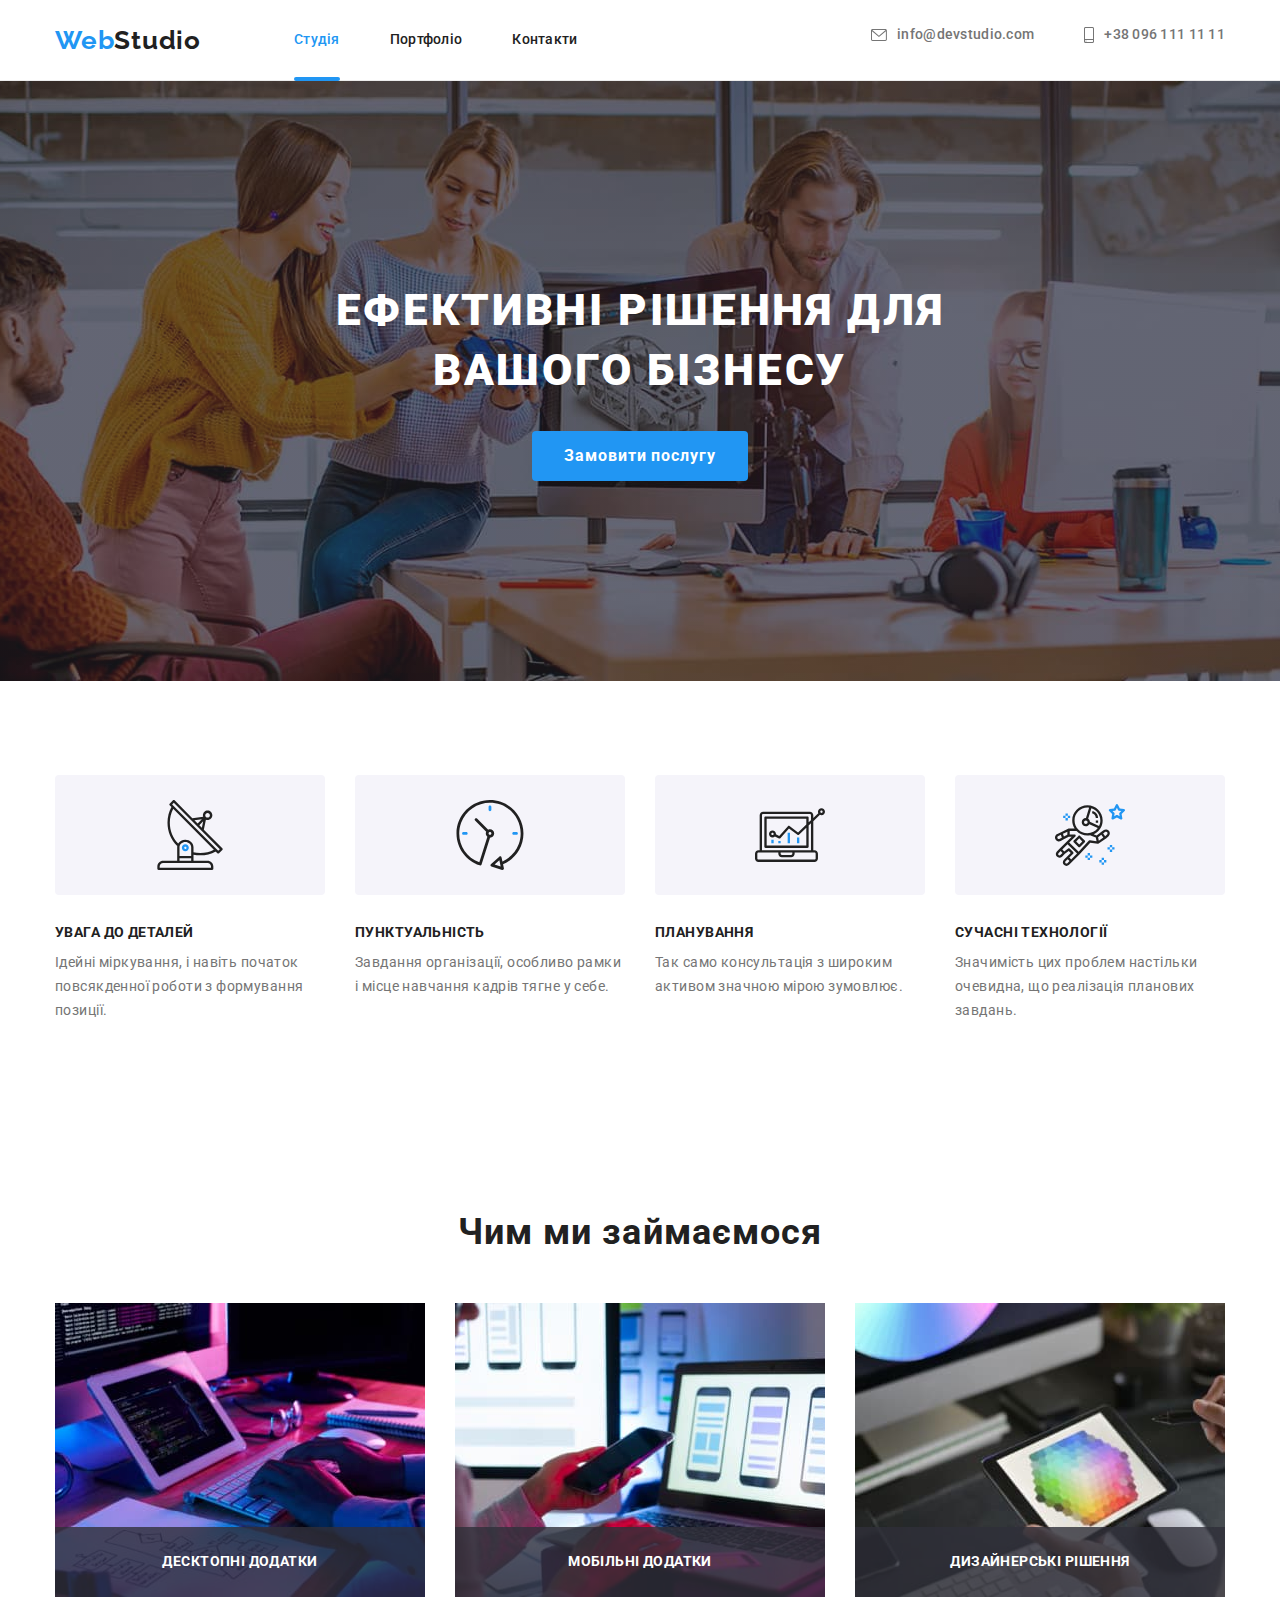
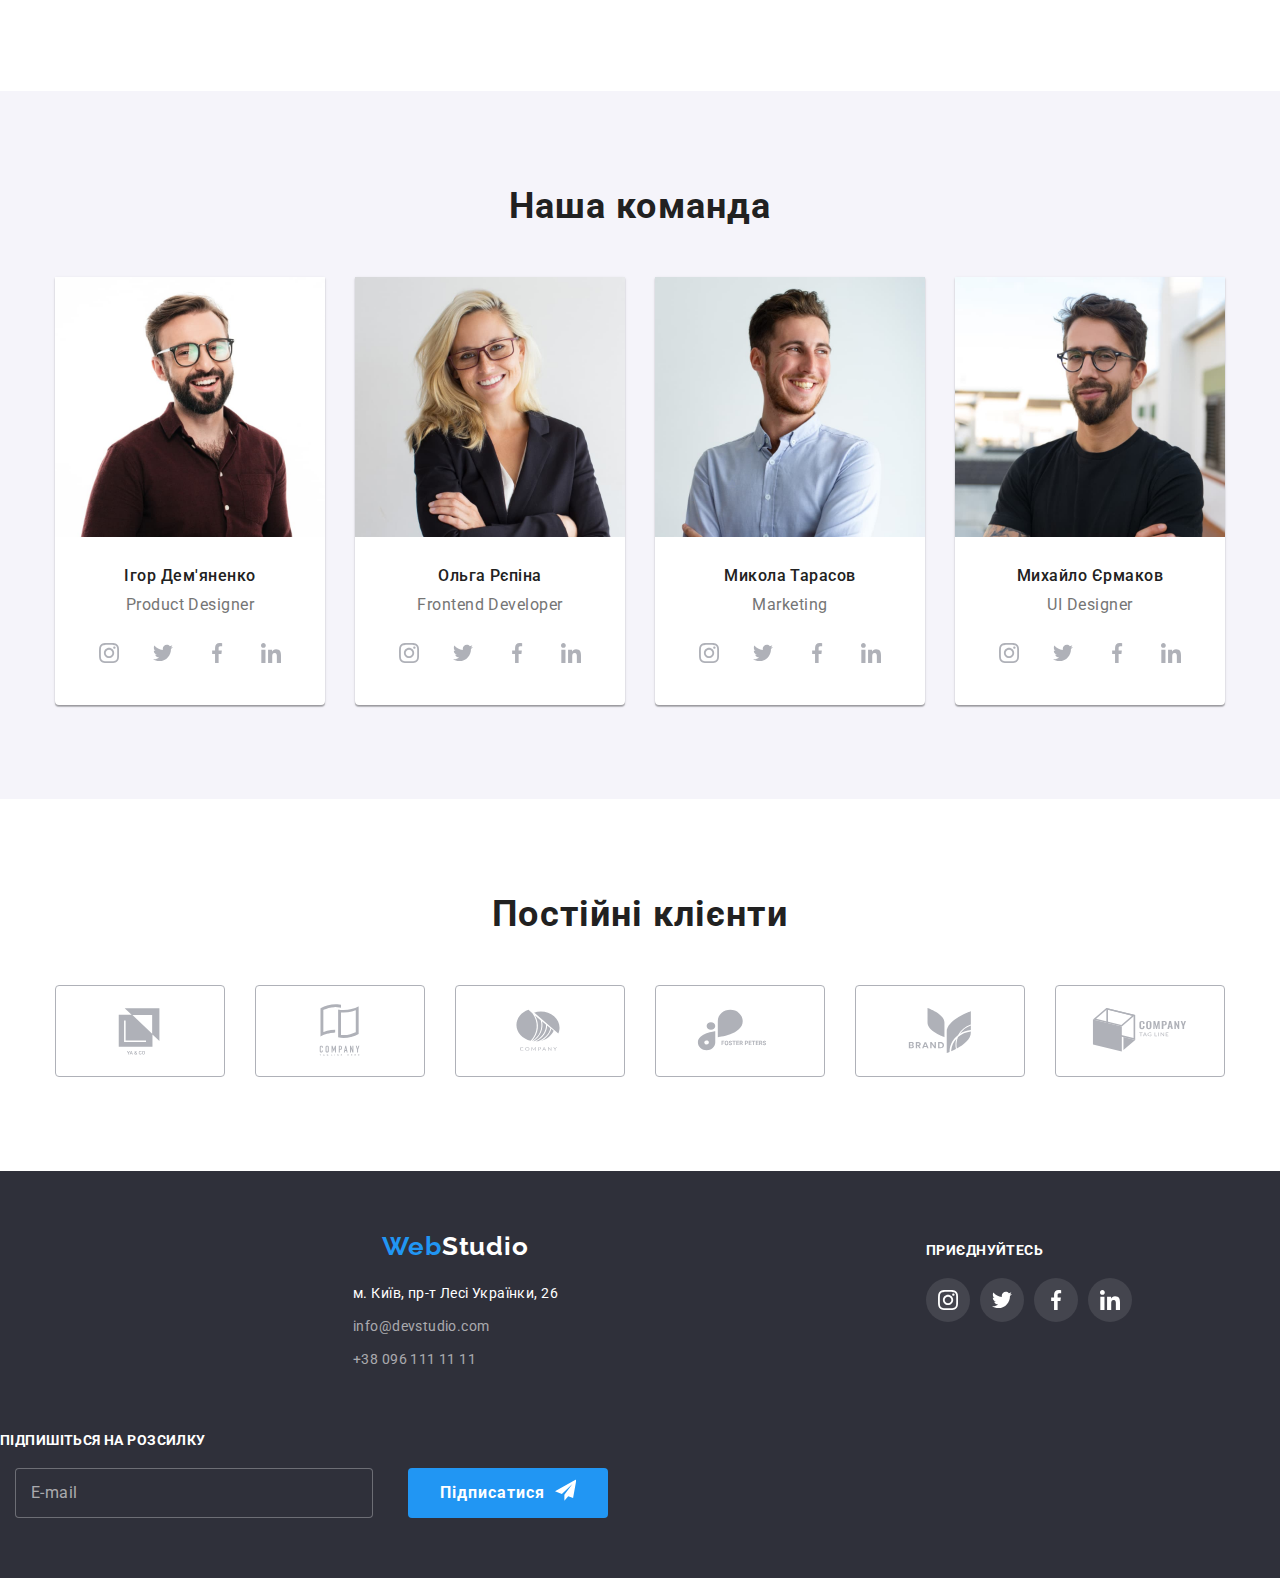
==== commit ab7a8d9e: "виправлення деяких помилок" ====
--- a/index.html
+++ b/index.html
@@ -98,39 +98,41 @@
               </li>
             </ul>
           </nav>
-          <ul class="mobile-menu__contact-menu">
-            <li class="mobile-menu__contact-menu__item">
-              <a
-                class="mobile-menu__contact-menu__link mobile-menu__contact-menu__text"
-                href="tel:+380961111111"
-              >
-                +38 096 111 11 11</a
-              >
-            </li>
-            <li class="mobile-menu__contact-menu__item">
-              <a class="mobile-menu__contact-menu__link" href="mailto:info@devstudio.com">
-                info@devstudio.com</a
-              >
-            </li>
-          </ul>
-          <ul class="mobile-menu__social-list">
-            <li class="mobile-menu__social-list__item">
-              <a href="" class="mobile-menu__social-list__link">Instagram</a>
-            </li>
-            <li class="mobile-menu__social-list__item">
-              <a href="" class="mobile-menu__social-list__link">Twitter</a>
-            </li>
-            <li class="mobile-menu__social-list__item">
-              <a href="" class="mobile-menu__social-list__link">Facebook</a>
-            </li>
-            <li class="mobile-menu__social-list__item">
-              <a
-                href=""
-                class="mobile-menu__social-list__link mobile-menu__social-list__link--no-border"
-                >Linkedin</a
-              >
-            </li>
-          </ul>
+          <div class="mobile-menu__wrapper">
+            <ul class="mobile-menu__contact-menu">
+              <li class="mobile-menu__contact-menu__item">
+                <a
+                  class="mobile-menu__contact-menu__link mobile-menu__contact-menu__text"
+                  href="tel:+380961111111"
+                >
+                  +38 096 111 11 11</a
+                >
+              </li>
+              <li class="mobile-menu__contact-menu__item">
+                <a class="mobile-menu__contact-menu__link" href="mailto:info@devstudio.com">
+                  info@devstudio.com</a
+                >
+              </li>
+            </ul>
+            <ul class="mobile-menu__social-list">
+              <li class="mobile-menu__social-list__item">
+                <a href="" class="mobile-menu__social-list__link">Instagram</a>
+              </li>
+              <li class="mobile-menu__social-list__item">
+                <a href="" class="mobile-menu__social-list__link">Twitter</a>
+              </li>
+              <li class="mobile-menu__social-list__item">
+                <a href="" class="mobile-menu__social-list__link">Facebook</a>
+              </li>
+              <li class="mobile-menu__social-list__item">
+                <a
+                  href=""
+                  class="mobile-menu__social-list__link mobile-menu__social-list__link--no-border"
+                  >Linkedin</a
+                >
+              </li>
+            </ul>
+          </div>
         </div>
       </div>
     </header>
@@ -680,72 +682,103 @@
       </div>
     </div>
 
- <footer class="footer page-footer">
-    <div class="container footer-wrapper">
-      <div class="footer-wrapper__tablet">
-      <div class="footer-address">
-        <a class="logo logo-footer" href="/index.html">Web<span class="logo-title">Studio</span></a>
-        <address>
-          <ul class="address-menu">
-            <li class="address-menu__item">
-              <a class="address-menu__link address-menu__link--white" href="https://goo.gl/maps/VaWgG16zi4GjJEjv5">м. Київ, пр-т Лесі Українки, 26</a>
-            </li>
-            <li class="address-menu__item">
-              <a class="address-menu__link" href="mailto:info@devstudio.com">info@devstudio.com</a>
-            </li>
-            <li>
-              <a class="address-menu__link" href="tel:+380961111111">+38 096 111 11 11</a>
+    <footer class="footer page-footer">
+      <div class="container footer-wrapper">
+        <div class="footer-address">
+          <a class="logo logo-footer" href="/index.html"
+            >Web<span class="logo-title">Studio</span></a
+          >
+          <address>
+            <ul class="address-menu">
+              <li class="address-menu__item">
+                <a
+                  class="address-menu__link address-menu__link--white"
+                  href="https://goo.gl/maps/VaWgG16zi4GjJEjv5"
+                  >м. Київ, пр-т Лесі Українки, 26</a
+                >
+              </li>
+              <li class="address-menu__item">
+                <a class="address-menu__link" href="mailto:info@devstudio.com"
+                  >info@devstudio.com</a
+                >
+              </li>
+              <li>
+                <a class="address-menu__link" href="tel:+380961111111">+38 096 111 11 11</a>
+              </li>
+            </ul>
+          </address>
+        </div>
+        <div class="footer-social-list-menu">
+          <p class="footer-action">Приєднуйтесь</p>
+          <ul class="footer-social-list">
+            <li class="footer-social-list-item">
+              <a href="" class="footer-social-list-link">
+                <svg
+                  class="footer-social-list-icon"
+                  width="20"
+                  height="20"
+                  aria-label="instagram"
+                  lang="en"
+                >
+                  <use href="./images/icons.svg#icon-instagram"></use>
+                </svg>
+              </a>
+            </li>
+            <li class="footer-social-list-item">
+              <a href="" class="footer-social-list-link">
+                <svg
+                  class="footer-social-list-icon"
+                  width="20"
+                  height="20"
+                  aria-label="twitter"
+                  lang="en"
+                >
+                  <use href="./images/icons.svg#icon-twitter"></use>
+                </svg>
+              </a>
+            </li>
+            <li class="footer-social-list-item">
+              <a href="" class="footer-social-list-link">
+                <svg
+                  class="footer-social-list-icon"
+                  width="20"
+                  height="20"
+                  aria-label="facebook"
+                  lang="en"
+                >
+                  <use href="./images/icons.svg#icon-facebook"></use>
+                </svg>
+              </a>
+            </li>
+            <li class="footer-social-list-item">
+              <a href="" class="footer-social-list-link">
+                <svg
+                  class="footer-social-list-icon"
+                  width="20"
+                  height="20"
+                  aria-label="linkedin"
+                  lang="en"
+                >
+                  <use href="./images/icons.svg#icon-linkedin"></use>
+                </svg>
+              </a>
             </li>
           </ul>
-        </address>
-      </div>
-      <div class="footer-social-list-menu">
-        <p class="footer-action">Приєднуйтесь</p>
-        <ul class="footer-social-list">
-          <li class="footer-social-list-item">
-            <a href="" class="footer-social-list-link">
-              <svg class="footer-social-list-icon" width="20" height="20" aria-label="instagram" lang="en">
-                <use href="./images/icons.svg#icon-instagram"></use>
-              </svg>
-            </a>
-          </li>
-          <li class="footer-social-list-item">
-            <a href="" class="footer-social-list-link">
-              <svg class="footer-social-list-icon" width="20" height="20" aria-label="twitter" lang="en">
-                <use href="./images/icons.svg#icon-twitter"></use>
-              </svg>
-            </a>
-          </li>
-          <li class="footer-social-list-item">
-            <a href="" class="footer-social-list-link">
-              <svg class="footer-social-list-icon" width="20" height="20" aria-label="facebook" lang="en">
-                <use href="./images/icons.svg#icon-facebook"></use>
-              </svg>
-            </a>
-          </li>
-          <li class="footer-social-list-item">
-            <a href="" class="footer-social-list-link">
-              <svg class="footer-social-list-icon" width="20" height="20" aria-label="linkedin" lang="en">
-                <use href="./images/icons.svg#icon-linkedin"></use>
-              </svg>
-            </a>
-          </li>
-          </div>
+        </div>
       </div>
       <div class="footer-subscription">
-      <p class="footer-action">Підпишіться на розсилку</p>
-      <form class="mail-subscription">
-        <input type="email" class="user-email" name="user-email" placeholder="E-mail"/>
-        <button type="submit" class="button-subscription">Підписатися
-          <svg class="button-subscription__icon" width="24"
-            height="24">
-            <use
-            href="./images/icons.svg#icon-send"></use>
-          </svg>
-        </button>
-      </form>
+        <p class="footer-action">Підпишіться на розсилку</p>
+        <form class="mail-subscription">
+          <input type="email" class="user-email" name="user-email" placeholder="E-mail" />
+          <button type="submit" class="button-subscription">
+            Підписатися
+            <svg class="button-subscription__icon" width="24" height="24">
+              <use href="./images/icons.svg#icon-send"></use>
+            </svg>
+          </button>
+        </form>
       </div>
-  </footer> 
+    </footer>
     <script src="./js/mobile-menu.js"></script>
     <script src="./js/modal.js"></script>
   </body>
--- a/css/main.min.css
+++ b/css/main.min.css
@@ -1 +1 @@
-:root{--primary-text-color: #212121;--grey-color: #757575;--white-color: #ffffff;--accent-color: #2196f3;--section-color: #2f303a}.visually-hidden{position:absolute;width:1px;height:1px;margin:-1px;overflow:hidden;border:0;padding:0;clip:rect(0 0 0 0)}body{background-color:var(--white-color);color:var(--grey-color);font-family:Roboto,sans-serif;line-height:1.71}h1,h2,h3,h4,h5,h6,p{margin-top:0;margin-bottom:0}img{display:block;max-width:100%;height:auto}ul{list-style:none;padding:0;margin:0}.section{padding-top:94px;padding-bottom:94px}.section__title{color:var(--primary-text-color);margin-bottom:30px;font-weight:700;font-size:36px;line-height:1.17;text-align:center;letter-spacing:.03em}.section--other-background{background-color:#f5f4fa}.section--no-padding-top{padding-top:0}@media screen and (min-width: 1200px){.section__title{margin-bottom:50px}}@media screen and (max-width: 1199px){.section--no-padding-top{display:none}}.container{padding-left:15px;padding-right:15px}@media screen and (min-width: 480px){.container{width:480px;margin-left:auto;margin-right:auto}}@media screen and (min-width: 768px){.container{width:768px}}@media screen and (min-width: 1200px){.container{width:1200px}}.modal-button{position:absolute;top:8px;right:8px;display:flex;justify-content:center;align-items:center;width:32px;height:32px;padding:0;border:1px solid rgba(0,0,0,.1);border-radius:50%;background-color:rgba(0,0,0,0)}.button{color:#fff;background-color:#2196f3;font-family:inherit;font-weight:700;font-size:16px;line-height:1.88;border-radius:4px;border:rgba(0,0,0,0);letter-spacing:.06em;cursor:pointer;padding:10px 32px;min-width:216px}.button-two{min-width:23px;padding:6px 22px;color:var(--primary-text-color);background-color:#f5f4fa;font-family:inherit;font-weight:500;font-size:16px;line-height:1.62;border-radius:4px;border:rgba(0,0,0,0);text-align:center;letter-spacing:.03em;cursor:pointer;transition:color 250ms cubic-bezier(0.4, 0, 0.2, 1),background-color 250ms cubic-bezier(0.4, 0, 0.2, 1),box-shadow 250ms cubic-bezier(0.4, 0, 0.2, 1)}.button-two:hover,.button-two:focus{color:var(--white-color);background-color:var(--accent-color);box-shadow:0px 3px 1px rgba(0,0,0,.1),0px 1px 2px rgba(0,0,0,.08),0px 2px 2px rgba(0,0,0,.12)}.button-subscription{display:flex;justify-content:center;align-self:center;cursor:pointer;color:#fff;background-color:#2196f3;font-family:inherit;font-weight:700;font-size:16px;line-height:1.88;border-radius:4px;border:rgba(0,0,0,0);letter-spacing:.06em;padding:10px 32px;gap:10px;width:200px;height:50px}.button-subscription__icon{fill:#fff}.page-header{border-bottom:1px solid #ececec}.contact-menu{display:none}.site-nav{display:none}.mobile-menu-btn{border:none;background-color:rgba(0,0,0,0);padding:0;line-height:0;cursor:pointer}.page-header__container{display:flex;justify-content:space-between;align-items:center}.page-header{padding-top:16px;padding-bottom:16px}@media screen and (min-width: 768px){.page-header{padding-top:0;padding-bottom:0}.contact-menu{display:block}.site-nav{display:flex;column-gap:50px}.mobile-menu-btn{display:none}.page-navigation{display:flex;align-items:center;column-gap:88px}.contact-menu{display:flex;flex-direction:column;align-items:start;column-gap:50px}.contact-menu__link{display:flex;justify-content:center;align-items:center;column-gap:10px;margin-bottom:10px;color:var(--grey-color);font-weight:500;font-size:14px;line-height:1.14;letter-spacing:.02em;text-decoration:none;transition:color 250ms cubic-bezier(0.4, 0, 0.2, 1)}.contact-menu__link:hover,.contact-menu__link:focus{color:var(--accent-color)}.contact-menu__icon{fill:currentColor;transition-property:fill 250ms cubic-bezier(0.4, 0, 0.2, 1)}.contact-menu__link:hover .contact-menu__icon,.contact-menu__link:focus .contact-menu__icon{fill:var(--accent-color)}.site-nav__link{position:relative;display:block;padding:32px 0;text-decoration:none;color:var(--primary-text-color);font-weight:500;font-size:14px;line-height:1.14;letter-spacing:.02em;transition:color 250ms cubic-bezier(0.4, 0, 0.2, 1)}.site-nav__link:hover,.site-nav__link:focus{color:var(--accent-color)}.site-nav__link.site-nav__link--current::after{position:absolute;left:0;bottom:-1px;content:"";display:block;width:100%;height:4px;background:#2196f3;border-radius:2px}.site-nav__link--current{color:var(--accent-color)}}@media screen and (min-width: 1200px){.contact-menu{display:flex;flex-direction:row;align-self:center;column-gap:50px}.contact-menu__link{margin:0}.page-navigation{column-gap:93px}}.logo{color:var(--accent-color);font-family:Raleway;font-weight:700;font-size:26px;line-height:1.19;letter-spacing:.03em;text-decoration:none}.logo__part{color:var(--primary-text-color)}.logo-title{color:var(--white-color)}.hero__title{margin-bottom:30px;color:var(--white-color);font-weight:900;font-size:26px;line-height:1.62;letter-spacing:.06em;text-transform:uppercase;width:360px;margin-right:auto;margin-left:auto}@media screen and (min-width: 1200px){.hero__title{font-size:44px;line-height:1.36;width:696px}}.features-menu__title{text-align:center;margin-top:0;margin-bottom:10px;color:var(--primary-text-color);font-weight:700;font-size:14px;line-height:1.14;text-transform:uppercase;letter-spacing:.03em}@media screen and (min-width: 768px){.features-menu__title{text-align:left}}.hero{background-color:var(--section-color);text-align:center;padding-top:118px;padding-bottom:118px;max-width:480px;height:400px;margin-left:auto;margin-right:auto;background-image:linear-gradient(rgba(47, 48, 58, 0.4), rgba(47, 48, 58, 0.4)),url("../images/hero-mobile.jpg");background-repeat:no-repeat;background-position:center;background-size:cover;background-color:#c4c4c4}@media screen and (min-device-pixel-ratio: 2)and (max-width: 767px),screen and (min-resolution: 192dpi)and (max-width: 767px),screen and (min-resolution: 2dppx)and (max-width: 767px){.hero{background-image:linear-gradient(rgba(47, 48, 58, 0.4), rgba(47, 48, 58, 0.4)),url("../images/hero-mobile@2x.jpg")}}@media screen and (min-width: 768px){.hero{max-width:768px;background-image:linear-gradient(rgba(47, 48, 58, 0.4), rgba(47, 48, 58, 0.4)),url("../images/hero-tablet.jpg")}}@media screen and (min-device-pixel-ratio: 2)and (min-width: 768px),screen and (min-resolution: 192dpi)and (min-width: 768px),screen and (min-resolution: 2dppx)and (min-width: 768px){.hero{background-image:linear-gradient(rgba(47, 48, 58, 0.4), rgba(47, 48, 58, 0.4)),url("../images/hero-tablet@2x.jpg")}}@media screen and (min-width: 1200px){.hero{padding-top:200px;padding-bottom:200px;max-width:1600px;height:600px;background-image:linear-gradient(rgba(47, 48, 58, 0.4), rgba(47, 48, 58, 0.4)),url("../images/overlay.jpg")}}@media screen and (min-device-pixel-ratio: 2)and (min-width: 1200px),screen and (min-resolution: 192dpi)and (min-width: 1200px),screen and (min-resolution: 2dppx)and (min-width: 1200px){.hero{background-image:linear-gradient(rgba(47, 48, 58, 0.4), rgba(47, 48, 58, 0.4)),url("../images/hero-desktop@2x.jpg")}}.employees-menu{display:flex;flex-direction:column;gap:30px}.employees-menu__item{flex-basis:calc((100% - 90px)/4);background-color:var(--white-color);box-shadow:0px 1px 3px rgba(0,0,0,.12),0px 1px 1px rgba(0,0,0,.14),0px 2px 1px rgba(0,0,0,.2);border-radius:0px 0px 4px 4px}.employees-menu__content-wrapper{padding-top:30px;padding-bottom:24px}.social-list{display:flex;justify-content:center;column-gap:10px}.social-list__item{width:44px;height:44px}.social-list__link{display:flex;justify-content:center;align-items:center;width:100%;height:100%;border-radius:50%;background-color:#fff;transition:background-color 250ms cubic-bezier(0.4, 0, 0.2, 1)}.social-list__link:hover,.social-list__link:focus{background-color:var(--accent-color)}.social-list__icon{fill:#afb1b8;transition:fill 250ms cubic-bezier(0.4, 0, 0.2, 1)}.social-list__link:hover .social-list__icon,.social-list__link:focus .social-list__icon{fill:var(--white-color)}.employees-menu__title{color:var(--primary-text-color);font-weight:500;font-size:16px;line-height:1.18;text-align:center;letter-spacing:.03em;margin-bottom:10px}.employees-menu__text{font-size:16px;line-height:1.18;text-align:center;letter-spacing:.03em;margin-bottom:16px}@media screen and (min-width: 768px){.employees-menu{flex-direction:row;flex-wrap:wrap}}@media screen and (min-width: 1200px){.employees-menu{flex-wrap:nowrap}.employees-menu__content-wrapper{padding-bottom:30px}}.backdrop{position:fixed;top:0;left:0;width:100%;height:100%;z-index:100;background-color:rgba(47,48,58,.4);opacity:1;transition:opacity 250ms cubic-bezier(0.4, 0, 0.2, 1),visibility 250ms cubic-bezier(0.4, 0, 0.2, 1)}.backdrop.is-hidden{opacity:0;visibility:hidden;pointer-events:none}.modal{position:absolute;top:50%;left:50%;transform:translate(-50%, -50%) scale(1);transition:transform 250ms cubic-bezier(0.4, 0, 0.2, 1);min-width:450px;min-height:609px;padding:40px;background-color:#fff}.backdrop.is-hidden .modal{transform:translate(-50%, -50%) scale(0.9)}.modal__close-icon{border:none;background-color:#fff;color:#fff;cursor:pointer;transition:fill 250ms cubic-bezier(0.4, 0, 0.2, 1)}.modal__close-icon:hover,.modal__close-icon:focus{fill:var(--accent-color)}.modal-form{display:flex;flex-direction:column}.modal-form-capture{margin-bottom:12px;font-style:normal;font-weight:700;font-size:20px;line-height:1.5;letter-spacing:.03em;text-align:center;color:#212121}.modal-form-input{width:100%;height:40px;border:1px solid rgba(33,33,33,.2);border-radius:4px;padding-left:42px;font-size:12px;transition:border-color 250ms cubic-bezier(0.4, 0, 0.2, 1)}.modal-form-input:focus{outline:none;border-color:var(--accent-color)}.modal-form-input:focus+.modal-form-icon{fill:var(--accent-color)}.modal-form-input-desc{display:block;margin-bottom:4px;font-style:normal;font-weight:400;font-size:12px;line-height:1.17;letter-spacing:.01em;color:#757575}.modal-form-field{margin-bottom:10px}.modal-form-icon{position:absolute;top:50%;left:15px;transform:translateY(-50%);transition:fill 250ms cubic-bezier(0.4, 0, 0.2, 1);display:flex;width:18px;height:18px}.modal-form-input-wrapper{position:relative;display:block}.modal-form-text-field{margin-bottom:20px}.modal-form-message{display:block;width:100%;height:120px;resize:none;outline:none;padding:12px 16px;border:1px solid rgba(33,33,33,.2);font-size:12px;border-radius:4px;transition:border-color 250ms cubic-bezier(0.4, 0, 0.2, 1)}.modal-form-message:focus{border-color:var(--accent-color)}.modal-form-message::placeholder{font-style:normal;font-weight:400;font-size:12px;line-height:1.17;letter-spacing:0d .01em;color:rgba(117,117,117,.5)}.modal-form-checkbox-wrapper{display:flex;justify-content:center;align-items:center;margin-bottom:30px;font-style:normal;font-weight:400;font-size:12px;line-height:1.17;letter-spacing:.03em;color:var(--grey-color)}.modal-form-own-checkbox{border:2px solid #212121;border-radius:2px;padding:1px;cursor:pointer;margin-right:7px}.modal-form-checkbox:checked+.modal-form-own-checkbox{background-color:var(--accent-color);border:rgba(0,0,0,0)}.modal-form-checkbox:focus+.modal-form-own-checkbox{border-color:var(--accent-color)}.modal-form-own-checkbox-icon{display:none}.modal-form-checkbox:checked+.modal-form-own-checkbox .modal-form-own-checkbox-icon{display:block}.modal-form-checkbox-terms{color:var(--accent-color)}.modal-form-submit{align-self:center;color:#fff;background-color:#2196f3;font-family:inherit;font-weight:700;font-size:16px;line-height:1.88;border-radius:4px;border:rgba(0,0,0,0);box-shadow:0px 4px 4px rgba(0,0,0,.15);letter-spacing:.06em;cursor:pointer;padding:10px 32px;min-width:216px}.modal-form-submit:focus{background-color:#188ce8}@media screen and (min-width: 1200px){.modal{min-width:528px;min-height:581px}.modal-form-checkbox-wrapper{font-size:14px;line-height:1.71}.modal-form-capture{line-height:1.15}}.product-thumb{position:relative;overflow:hidden}.product-overlay{position:absolute;top:0;left:0;width:100%;height:100%;overflow:auto;transform:translateY(100%);transition:transform 250ms cubic-bezier(0.4, 0, 0.2, 1);font-weight:400;font-size:18px;line-height:1.56;letter-spacing:.03em;color:#fff;background-color:rgba(33,150,243,.9);padding-top:63px;padding-bottom:63px;padding-left:24px;padding-right:24px}.title-link:hover .product-overlay,.title-link:focus .product-overlay{transform:translateY(0)}.title-link{text-decoration:none;display:block;transition:box-shadow 250ms cubic-bezier(0.4, 0, 0.2, 1)}.title-link:hover,.title-link:focus{box-shadow:0px 1px 1px rgba(0,0,0,.12),0px 4px 4px rgba(0,0,0,.06),1px 4px 6px rgba(0,0,0,.16)}.title-name{color:var(--primary-text-color);font-weight:700;font-size:18px;line-height:2;letter-spacing:.06em;margin-bottom:4px}.title-text{text-decoration:none;color:var(--grey-color);font-weight:400;font-size:16px;line-height:1.87;letter-spacing:.03em}.clients-menu{display:flex;gap:30px;flex-wrap:wrap;justify-content:space-between}.clients-menu__item{width:210px;height:92px}.clients-menu__link{display:flex;align-items:center;justify-content:center;width:100%;height:100%;border:1px solid #afb1b8;border-radius:4px;transition:border 250ms cubic-bezier(0.4, 0, 0.2, 1)}.clients-menu__link:hover,.clients-menu__link:focus{border:1px solid #2196f3}.cliets-menu__icon{fill:#afb1b8;transition:fill 250ms cubic-bezier(0.4, 0, 0.2, 1)}.clients-menu__link:hover .cliets-menu__icon,.clients-menu__link:focus .cliets-menu__icon{fill:var(--accent-color)}@media screen and (min-width: 768px){.clients-menu__item{width:226px}}@media screen and (min-width: 1200px){.clients-menu__item{width:170px}}.work-types{display:flex;gap:8px;justify-content:center;margin-bottom:50px}.work-types-item{display:flex;flex-wrap:wrap;gap:30px}.work-card{flex-basis:calc((100% - 60px)/3)}.work-item-wrapper{border-right:1px solid #eee;border-left:1px solid #eee;border-bottom:1px solid #eee;padding-top:20px;padding-bottom:20px;padding-left:24px;padding-right:24px}.features-menu{display:flex;flex-direction:column;justify-content:space-between;gap:30px}.features-menu__item{flex-basis:calc((100% - 90px)/4)}.features-menu__icon-container{display:flex;justify-content:center;align-items:center;margin-bottom:30px;width:450px;height:120px;background-color:#f5f4fa;border-radius:4px}.features-menu__text{margin-top:0;margin-bottom:0;font-size:14px;line-height:1.71;letter-spacing:.03em}.examples-menu{display:flex;gap:30px}.examples-menu__item{flex-basis:calc(100% - 60px)/3}.examples-menu__thumb{position:relative}.examples-menu__text{position:absolute;bottom:0;left:0;width:100%;height:70px;display:flex;justify-content:center;align-items:center;position:absolute;font-weight:700;font-size:14px;line-height:1.14;letter-spacing:.03em;text-transform:uppercase;color:var(--white-color);background-color:rgba(47,48,58,.8)}@media screen and (min-width: 768px){.features-menu{flex-direction:row;flex-wrap:wrap}.features-menu__icon-container{width:354px}}@media screen and (min-width: 1200px){.features-menu{flex-wrap:nowrap}.features-menu__icon-container{width:270px}}.footer{background-color:var(--section-color)}.page-footer{padding-top:60px;padding-bottom:60px}.logo-footer{display:inline-block;margin-bottom:20px}.address-menu__item{margin-bottom:9px}.address-menu{text-decoration:none;color:#fff;font-style:normal;letter-spacing:.03em;font-size:14px;text-align:center;margin-bottom:60px}.address-menu__link{text-decoration:none;color:rgba(255,255,255,.6);font-style:normal;letter-spacing:.03em;font-size:14px}.address-menu__link--white{color:#fff}.footer-wrapper{display:flex;flex-direction:column}.footer-address{display:flex;flex-direction:column;justify-content:center;align-items:center}.footer-action{color:#fff;font-weight:700;font-size:14px;font-style:normal;line-height:16px;letter-spacing:.03em;text-transform:uppercase;margin-bottom:20px;text-align:center}.footer-social-list{display:flex;justify-content:center;column-gap:10px;margin-bottom:60px}.footer-social-list-link{display:flex;height:44px;width:44px;border-radius:50%;background-color:rgba(255,255,255,.1);justify-content:center;align-items:center;transition:background-color 250ms cubic-bezier(0.4, 0, 0.2, 1)}.footer-social-list-link:hover,.footer-social-list-link:focus{background-color:var(--accent-color)}.footer-social-list-icon{fill:var(--white-color)}.footer-subscription{display:flex;flex-direction:column}.mail-subscription{display:flex;flex-direction:column;gap:20px}.user-email{height:50px;padding:15px;color:var(--white-color);background-color:#2f303a;border:1px solid rgba(255,255,255,.3);border-radius:4px}.user-email::placeholder{font-style:normal;font-weight:400;font-size:16px;line-height:1.25;letter-spacing:.03em;color:rgba(255,255,255,.6)}@media screen and (min-width: 768px){.footer-wrapper__tablet{display:flex;flex-direction:row;justify-content:space-around}.mail-subscription{align-items:center}.user-email{display:inline;min-width:450px}}@media screen and (min-width: 1200px){.footer-wrapper{display:flex;flex-direction:row;align-items:baseline}.footer-address{flex-grow:1;margin-right:70px;align-items:flex-start}.footer-social-list{margin-right:93px}.address-menu{text-align:start}.footer-action{text-align:start}.mail-subscription{display:flex;flex-direction:row;gap:20px}.user-email{min-width:358px}}@media screen and (max-width: 767px){.mobile-menu{position:fixed;top:0;left:0;width:100%;height:100%;background-color:#fff;opacity:0;visibility:hidden;pointer-events:none}.mobile-menu.is-open{opacity:1;visibility:visible;pointer-events:none;transition:opacity 250ms cubic-bezier(0.4, 0, 0.2, 1),visibility 250ms cubic-bezier(0.4, 0, 0.2, 1)}.mobile-menu__container{position:relative;padding-bottom:48px}.mobile-menu__close_btn{position:absolute;top:10px;right:0;padding:0;margin-right:15px;margin-top:10px;border:none;background-color:rgba(0,0,0,0);line-height:0;cursor:pointer}}.mobile-menu__close-icon{fill:#212121;transition:fill 250ms cubic-bezier(0.4, 0, 0.2, 1)}.mobile-menu__close-icon:hover,.mobile-menu__close-icon:focus{fill:var(--accent-color)}.mobile-menu__page-navigation{display:flex;padding-top:48px;padding-left:25px;padding-right:25px}.mobile-menu__site-nav{display:flex;flex-direction:column;gap:32px;margin-bottom:302px}.mobile-menu__site-nav__link{display:block;cursor:pointer;font-style:normal;font-weight:500;font-size:40px;line-height:1.17;letter-spacing:.02em;text-decoration:none;color:#212121;transition:color 250ms cubic-bezier(0.4, 0, 0.2, 1)}.mobile-menu__site-nav__link:hover,.mobile-menu__site-nav__link:focus{color:var(--accent-color)}.mobile-menu__site-nav__link--current{color:var(--accent-color)}.mobile-menu__contact-menu{display:flex;flex-direction:column;gap:32px;margin-bottom:64px;margin-left:25px}.mobile-menu__contact-menu__link{font-style:normal;font-weight:500;font-size:24px;line-height:28px;letter-spacing:.02em;text-decoration:none;color:#757575}.mobile-menu__social-list{display:flex;column-gap:10px;margin-left:25px}.mobile-menu__social-list__link{text-decoration:none;font-style:normal;font-weight:500;font-size:18px;line-height:1.22;letter-spacing:.02em;border-right:1px solid rgba(33,33,33,.2);transform:rotate(90deg);padding-right:10px;color:#2196f3}.mobile-menu__contact-menu__text{font-style:normal;font-weight:500;font-size:34px;line-height:1.17;letter-spacing:.02em;color:#2196f3}.mobile-menu__social-list__link--no-border{border:none}@media screen and (min-width: 768px){.mobile-menu{display:none}}/*# sourceMappingURL=main.min.css.map */+:root{--primary-text-color: #212121;--grey-color: #757575;--white-color: #ffffff;--accent-color: #2196f3;--section-color: #2f303a}.visually-hidden{position:absolute;width:1px;height:1px;margin:-1px;overflow:hidden;border:0;padding:0;clip:rect(0 0 0 0)}body{background-color:var(--white-color);color:var(--grey-color);font-family:Roboto,sans-serif;line-height:1.71}h1,h2,h3,h4,h5,h6,p{margin-top:0;margin-bottom:0}img{display:block;max-width:100%;height:auto}ul{list-style:none;padding:0;margin:0}.section{padding-top:60px;padding-bottom:60px}.section__title{color:var(--primary-text-color);margin-bottom:30px;font-weight:700;font-size:28px;line-height:1.17;text-align:center;letter-spacing:.03em}.section--other-background{background-color:#f5f4fa}.section--no-padding-top{padding-top:0}@media screen and (min-width: 1200px){.section{padding-top:94px;padding-bottom:94px}.section__title{font-size:36px;margin-bottom:50px}}@media screen and (max-width: 1199px){.section--no-padding-top{display:none}}.container{padding-left:15px;padding-right:15px}@media screen and (min-width: 480px){.container{width:480px;margin-left:auto;margin-right:auto}}@media screen and (min-width: 768px){.container{width:768px}}@media screen and (min-width: 1200px){.container{width:1200px}}.modal-button{position:absolute;top:8px;right:8px;display:flex;justify-content:center;align-items:center;width:32px;height:32px;padding:0;border:1px solid rgba(0,0,0,.1);border-radius:50%;background-color:rgba(0,0,0,0)}.button{color:#fff;background-color:#2196f3;font-family:inherit;font-weight:700;font-size:16px;line-height:1.88;border-radius:4px;border:rgba(0,0,0,0);letter-spacing:.06em;cursor:pointer;padding:10px 32px;min-width:216px}.button-two{min-width:23px;padding:6px 22px;color:var(--primary-text-color);background-color:#f5f4fa;font-family:inherit;font-weight:500;font-size:16px;line-height:1.62;border-radius:4px;border:rgba(0,0,0,0);text-align:center;letter-spacing:.03em;cursor:pointer;transition:color 250ms cubic-bezier(0.4, 0, 0.2, 1),background-color 250ms cubic-bezier(0.4, 0, 0.2, 1),box-shadow 250ms cubic-bezier(0.4, 0, 0.2, 1)}.button-two:hover,.button-two:focus{color:var(--white-color);background-color:var(--accent-color);box-shadow:0px 3px 1px rgba(0,0,0,.1),0px 1px 2px rgba(0,0,0,.08),0px 2px 2px rgba(0,0,0,.12)}.button-subscription{display:flex;justify-content:center;align-self:center;cursor:pointer;color:#fff;background-color:#2196f3;font-family:inherit;font-weight:700;font-size:16px;line-height:1.88;border-radius:4px;border:rgba(0,0,0,0);letter-spacing:.06em;padding:10px 32px;gap:10px;width:200px;height:50px}.button-subscription__icon{fill:#fff}.page-header{border-bottom:1px solid #ececec}.contact-menu{display:none}.site-nav{display:none}.mobile-menu-btn{border:none;background-color:rgba(0,0,0,0);padding:0;line-height:0;cursor:pointer}.page-header__container{display:flex;justify-content:space-between;align-items:center}.page-header{padding-top:16px;padding-bottom:16px}@media screen and (min-width: 768px){.page-header{padding-top:0;padding-bottom:0}.contact-menu{display:block}.site-nav{display:flex;column-gap:50px}.mobile-menu-btn{display:none}.page-navigation{display:flex;align-items:center;column-gap:88px}.contact-menu{display:flex;flex-direction:column;align-items:start;column-gap:50px}.contact-menu__item:not(:last-child){margin-bottom:10px}.contact-menu__link{display:flex;justify-content:center;align-items:center;column-gap:10px;color:var(--grey-color);font-weight:500;font-size:14px;line-height:1.14;letter-spacing:.02em;text-decoration:none;transition:color 250ms cubic-bezier(0.4, 0, 0.2, 1)}.contact-menu__link:hover,.contact-menu__link:focus{color:var(--accent-color)}.contact-menu__icon{fill:currentColor;transition-property:fill 250ms cubic-bezier(0.4, 0, 0.2, 1)}.contact-menu__link:hover .contact-menu__icon,.contact-menu__link:focus .contact-menu__icon{fill:var(--accent-color)}.site-nav__link{position:relative;display:block;padding:32px 0;text-decoration:none;color:var(--primary-text-color);font-weight:500;font-size:14px;line-height:1.14;letter-spacing:.02em;transition:color 250ms cubic-bezier(0.4, 0, 0.2, 1)}.site-nav__link:hover,.site-nav__link:focus{color:var(--accent-color)}.site-nav__link.site-nav__link--current::after{position:absolute;left:0;bottom:-1px;content:"";display:block;width:100%;height:4px;background:#2196f3;border-radius:2px}.site-nav__link--current{color:var(--accent-color)}}@media screen and (min-width: 1200px){.contact-menu{display:flex;flex-direction:row;align-self:center;column-gap:50px}.contact-menu__link{margin:0}.page-navigation{column-gap:93px}}.logo{color:var(--accent-color);font-family:Raleway;font-weight:700;font-size:26px;line-height:1.19;letter-spacing:.03em;text-decoration:none}.logo__part{color:var(--primary-text-color)}.logo-title{color:var(--white-color)}.hero__title{margin-bottom:30px;color:var(--white-color);font-weight:900;font-size:26px;line-height:1.62;letter-spacing:.06em;text-transform:uppercase;margin-right:auto;margin-left:auto}@media screen and (min-width: 1200px){.hero__title{font-size:44px;line-height:1.36;max-width:696px}}.features-menu__title{text-align:center;margin-top:0;margin-bottom:10px;color:var(--primary-text-color);font-weight:700;font-size:14px;line-height:1.14;text-transform:uppercase;letter-spacing:.03em}@media screen and (min-width: 768px){.features-menu__title{text-align:left}}.hero{background-color:var(--section-color);text-align:center;padding-top:118px;padding-bottom:118px;max-width:1600px;margin-left:auto;margin-right:auto;background-image:linear-gradient(rgba(47, 48, 58, 0.4), rgba(47, 48, 58, 0.4)),url("../images/hero-mobile.jpg");background-repeat:no-repeat;background-position:center;background-size:cover;background-color:#c4c4c4}@media screen and (min-device-pixel-ratio: 2)and (max-width: 767px),screen and (min-resolution: 192dpi)and (max-width: 767px),screen and (min-resolution: 2dppx)and (max-width: 767px){.hero{background-image:linear-gradient(rgba(47, 48, 58, 0.4), rgba(47, 48, 58, 0.4)),url("../images/hero-mobile@2x.jpg")}}@media screen and (min-width: 768px){.hero{background-image:linear-gradient(rgba(47, 48, 58, 0.4), rgba(47, 48, 58, 0.4)),url("../images/hero-tablet.jpg")}}@media screen and (min-device-pixel-ratio: 2)and (min-width: 768px),screen and (min-resolution: 192dpi)and (min-width: 768px),screen and (min-resolution: 2dppx)and (min-width: 768px){.hero{background-image:linear-gradient(rgba(47, 48, 58, 0.4), rgba(47, 48, 58, 0.4)),url("../images/hero-tablet@2x.jpg")}}@media screen and (min-width: 1200px){.hero{padding-top:200px;padding-bottom:200px;max-width:1600px;height:600px;background-image:linear-gradient(rgba(47, 48, 58, 0.4), rgba(47, 48, 58, 0.4)),url("../images/overlay.jpg")}}@media screen and (min-device-pixel-ratio: 2)and (min-width: 1200px),screen and (min-resolution: 192dpi)and (min-width: 1200px),screen and (min-resolution: 2dppx)and (min-width: 1200px){.hero{background-image:linear-gradient(rgba(47, 48, 58, 0.4), rgba(47, 48, 58, 0.4)),url("../images/hero-desktop@2x.jpg")}}.employees-menu{display:flex;flex-direction:column;gap:30px}.employees-menu__item{background-color:var(--white-color);box-shadow:0px 1px 3px rgba(0,0,0,.12),0px 1px 1px rgba(0,0,0,.14),0px 2px 1px rgba(0,0,0,.2);border-radius:0px 0px 4px 4px}.employees-menu__content-wrapper{padding-top:30px;padding-bottom:24px}.social-list{display:flex;justify-content:center;column-gap:10px}.social-list__item{width:44px;height:44px}.social-list__link{display:flex;justify-content:center;align-items:center;width:100%;height:100%;border-radius:50%;background-color:#fff;transition:background-color 250ms cubic-bezier(0.4, 0, 0.2, 1)}.social-list__link:hover,.social-list__link:focus{background-color:var(--accent-color)}.social-list__icon{fill:#afb1b8;transition:fill 250ms cubic-bezier(0.4, 0, 0.2, 1)}.social-list__link:hover .social-list__icon,.social-list__link:focus .social-list__icon{fill:var(--white-color)}.employees-menu__title{color:var(--primary-text-color);font-weight:500;font-size:16px;line-height:1.18;text-align:center;letter-spacing:.03em;margin-bottom:10px}.employees-menu__text{font-size:16px;line-height:1.18;text-align:center;letter-spacing:.03em;margin-bottom:16px}@media screen and (min-width: 768px){.employees-menu{flex-direction:row;flex-wrap:wrap}.employees-menu__item{flex-basis:calc((100% - 30px)/2)}}@media screen and (min-width: 1200px){.employees-menu{flex-wrap:nowrap}.employees-menu__item{flex-basis:calc((100% - 90px)/4)}.employees-menu__content-wrapper{padding-bottom:30px}}.backdrop{position:fixed;padding:93px 15px;top:0;left:0;width:100%;height:100%;z-index:100;overflow-y:scroll;background-color:rgba(47,48,58,.4);opacity:1;transition:opacity 250ms cubic-bezier(0.4, 0, 0.2, 1),visibility 250ms cubic-bezier(0.4, 0, 0.2, 1)}.backdrop.is-hidden{opacity:0;visibility:hidden;pointer-events:none}.modal{position:absolute;top:50%;left:50%;transform:translate(-50%, -50%) scale(1);transition:transform 250ms cubic-bezier(0.4, 0, 0.2, 1);min-width:450px;min-height:609px;padding:40px;background-color:#fff}.backdrop.is-hidden .modal{transform:translate(-50%, -50%) scale(0.9)}.modal__close-icon{border:none;background-color:#fff;color:#fff;cursor:pointer;transition:fill 250ms cubic-bezier(0.4, 0, 0.2, 1)}.modal__close-icon:hover,.modal__close-icon:focus{fill:var(--accent-color)}.modal-form{display:flex;flex-direction:column}.modal-form-capture{margin-bottom:12px;font-style:normal;font-weight:700;font-size:20px;line-height:1.5;letter-spacing:.03em;text-align:center;color:#212121}.modal-form-input{width:100%;height:40px;border:1px solid rgba(33,33,33,.2);border-radius:4px;padding-left:42px;font-size:12px;transition:border-color 250ms cubic-bezier(0.4, 0, 0.2, 1)}.modal-form-input:focus{outline:none;border-color:var(--accent-color)}.modal-form-input:focus+.modal-form-icon{fill:var(--accent-color)}.modal-form-input-desc{display:block;margin-bottom:4px;font-style:normal;font-weight:400;font-size:12px;line-height:1.17;letter-spacing:.01em;color:#757575}.modal-form-field{margin-bottom:10px}.modal-form-icon{position:absolute;top:50%;left:15px;transform:translateY(-50%);transition:fill 250ms cubic-bezier(0.4, 0, 0.2, 1);display:flex;width:18px;height:18px}.modal-form-input-wrapper{position:relative;display:block}.modal-form-text-field{margin-bottom:20px}.modal-form-message{display:block;width:100%;height:120px;resize:none;outline:none;padding:12px 16px;border:1px solid rgba(33,33,33,.2);font-size:12px;border-radius:4px;transition:border-color 250ms cubic-bezier(0.4, 0, 0.2, 1)}.modal-form-message:focus{border-color:var(--accent-color)}.modal-form-message::placeholder{font-style:normal;font-weight:400;font-size:12px;line-height:1.17;letter-spacing:0d .01em;color:rgba(117,117,117,.5)}.modal-form-checkbox-wrapper{display:flex;justify-content:center;align-items:center;margin-bottom:30px;font-style:normal;font-weight:400;font-size:12px;line-height:1.17;letter-spacing:.03em;color:var(--grey-color)}.modal-form-own-checkbox{border:2px solid #212121;border-radius:2px;padding:1px;cursor:pointer;margin-right:7px}.modal-form-checkbox:checked+.modal-form-own-checkbox{background-color:var(--accent-color);border:rgba(0,0,0,0)}.modal-form-checkbox:focus+.modal-form-own-checkbox{border-color:var(--accent-color)}.modal-form-own-checkbox-icon{display:none}.modal-form-checkbox:checked+.modal-form-own-checkbox .modal-form-own-checkbox-icon{display:block}.modal-form-checkbox-terms{color:var(--accent-color)}.modal-form-submit{align-self:center;color:#fff;background-color:#2196f3;font-family:inherit;font-weight:700;font-size:16px;line-height:1.88;border-radius:4px;border:rgba(0,0,0,0);box-shadow:0px 4px 4px rgba(0,0,0,.15);letter-spacing:.06em;cursor:pointer;padding:10px 32px;min-width:216px}.modal-form-submit:focus{background-color:#188ce8}@media screen and (min-width: 1200px){.modal{min-width:528px;min-height:581px}.modal-form-checkbox-wrapper{font-size:14px;line-height:1.71}.modal-form-capture{line-height:1.15}}.product-thumb{position:relative;overflow:hidden}.product-overlay{position:absolute;top:0;left:0;width:100%;height:100%;overflow:auto;transform:translateY(100%);transition:transform 250ms cubic-bezier(0.4, 0, 0.2, 1);font-weight:400;font-size:18px;line-height:1.56;letter-spacing:.03em;color:#fff;background-color:rgba(33,150,243,.9);padding-top:63px;padding-bottom:63px;padding-left:24px;padding-right:24px}.title-link:hover .product-overlay,.title-link:focus .product-overlay{transform:translateY(0)}.title-link{text-decoration:none;display:block;transition:box-shadow 250ms cubic-bezier(0.4, 0, 0.2, 1)}.title-link:hover,.title-link:focus{box-shadow:0px 1px 1px rgba(0,0,0,.12),0px 4px 4px rgba(0,0,0,.06),1px 4px 6px rgba(0,0,0,.16)}.title-name{color:var(--primary-text-color);font-weight:700;font-size:18px;line-height:2;letter-spacing:.06em;margin-bottom:4px}.title-text{text-decoration:none;color:var(--grey-color);font-weight:400;font-size:16px;line-height:1.87;letter-spacing:.03em}.clients-menu{display:flex;gap:30px;flex-wrap:wrap;justify-content:space-between}.clients-menu__item{width:calc((100% - 30px)/2);height:92px}.clients-menu__link{display:flex;align-items:center;justify-content:center;width:100%;height:100%;border:1px solid #afb1b8;border-radius:4px;transition:border 250ms cubic-bezier(0.4, 0, 0.2, 1)}.clients-menu__link:hover,.clients-menu__link:focus{border:1px solid #2196f3}.cliets-menu__icon{fill:#afb1b8;transition:fill 250ms cubic-bezier(0.4, 0, 0.2, 1)}.clients-menu__link:hover .cliets-menu__icon,.clients-menu__link:focus .cliets-menu__icon{fill:var(--accent-color)}@media screen and (min-width: 768px){.clients-menu__item{width:calc((100% - 60px)/3)}}@media screen and (min-width: 1200px){.clients-menu__item{width:170px}}.work-types{display:flex;gap:8px;justify-content:center;margin-bottom:50px}.work-types-item{display:flex;flex-wrap:wrap;gap:30px}.work-card{flex-basis:calc((100% - 60px)/3)}.work-item-wrapper{border-right:1px solid #eee;border-left:1px solid #eee;border-bottom:1px solid #eee;padding-top:20px;padding-bottom:20px;padding-left:24px;padding-right:24px}.features-menu{display:flex;flex-direction:column;justify-content:space-between;gap:30px}.features-menu__item{flex-basis:calc((100% - 90px)/4)}.features-menu__icon-container{display:flex;justify-content:center;align-items:center;margin-bottom:30px;height:120px;background-color:#f5f4fa;border-radius:4px}.features-menu__text{margin-top:0;margin-bottom:0;font-size:14px;line-height:1.71;letter-spacing:.03em}.examples-menu{display:flex;gap:30px}.examples-menu__item{flex-basis:calc(100% - 60px)/3}.examples-menu__thumb{position:relative}.examples-menu__text{position:absolute;bottom:0;left:0;width:100%;height:70px;display:flex;justify-content:center;align-items:center;position:absolute;font-weight:700;font-size:14px;line-height:1.14;letter-spacing:.03em;text-transform:uppercase;color:var(--white-color);background-color:rgba(47,48,58,.8)}@media screen and (min-width: 768px){.features-menu{flex-direction:row;flex-wrap:wrap}.features-menu__icon-container{width:354px}}@media screen and (min-width: 1200px){.features-menu{flex-wrap:nowrap}.features-menu__icon-container{width:270px}}.footer{background-color:var(--section-color)}.page-footer{padding-top:60px;padding-bottom:60px}.logo-footer{display:inline-block;margin-bottom:20px}.address-menu__item{margin-bottom:9px}.address-menu{text-decoration:none;color:#fff;font-style:normal;letter-spacing:.03em;font-size:14px;text-align:center}.address-menu__link{text-decoration:none;color:rgba(255,255,255,.6);font-style:normal;letter-spacing:.03em;font-size:14px}.address-menu__link--white{color:#fff}.footer-wrapper{display:flex;flex-direction:column}.footer-address{display:flex;flex-direction:column;justify-content:center;align-items:center;margin-bottom:60px}.footer-action{color:#fff;font-weight:700;font-size:14px;font-style:normal;line-height:16px;letter-spacing:.03em;text-transform:uppercase;margin-bottom:20px;text-align:center}.footer-social-list{display:flex;justify-content:center;column-gap:10px}.footer-social-list-menu{margin-bottom:60px}.footer-social-list-link{display:flex;height:44px;width:44px;border-radius:50%;background-color:rgba(255,255,255,.1);justify-content:center;align-items:center;transition:background-color 250ms cubic-bezier(0.4, 0, 0.2, 1)}.footer-social-list-link:hover,.footer-social-list-link:focus{background-color:var(--accent-color)}.footer-social-list-icon{fill:var(--white-color)}.footer-subscription{display:flex;flex-direction:column}.mail-subscription{display:flex;flex-direction:column;gap:20px}.user-email{height:50px;padding:15px;color:var(--white-color);background-color:#2f303a;border:1px solid rgba(255,255,255,.3);border-radius:4px;margin-right:15px;margin-left:15px}.user-email::placeholder{font-style:normal;font-weight:400;font-size:16px;line-height:1.25;letter-spacing:.03em;color:rgba(255,255,255,.6)}@media screen and (min-width: 768px){.footer-wrapper{flex-direction:row;justify-content:space-around}.footer-social-list-menu{margin-bottom:0}.mail-subscription{align-items:center}.user-email{display:inline;min-width:450px}}@media screen and (min-width: 1200px){.footer-wrapper{align-items:baseline}.footer-address{flex-grow:1;margin-right:70px}.footer-social-list{margin-right:93px}.address-menu{text-align:start}.footer-action{text-align:start}.mail-subscription{display:flex;flex-direction:row;gap:20px}.user-email{min-width:358px}}@media screen and (max-width: 767px){.mobile-menu{position:fixed;top:0;left:0;width:100%;height:100%;background-color:#fff;opacity:0;visibility:hidden}.mobile-menu.is-open{opacity:1;visibility:visible;transition:opacity 250ms cubic-bezier(0.4, 0, 0.2, 1),visibility 250ms cubic-bezier(0.4, 0, 0.2, 1)}.mobile-menu__container{display:flex;flex-direction:column;justify-content:space-between;position:relative;padding-top:48px;padding-bottom:48px}.mobile-menu__close_btn{position:absolute;top:10px;right:0;padding:0;margin-right:15px;margin-top:10px;border:none;background-color:rgba(0,0,0,0);line-height:0;cursor:pointer}}.mobile-menu__close-icon{fill:#212121;transition:fill 250ms cubic-bezier(0.4, 0, 0.2, 1)}.mobile-menu__close-icon:hover,.mobile-menu__close-icon:focus{fill:var(--accent-color)}.mobile-menu__page-navigation{display:flex}.mobile-menu__site-nav{display:flex;flex-direction:column;gap:32px}.mobile-menu__site-nav__link{display:block;cursor:pointer;font-style:normal;font-weight:500;font-size:40px;line-height:1.17;letter-spacing:.02em;text-decoration:none;color:#212121;transition:color 250ms cubic-bezier(0.4, 0, 0.2, 1)}.mobile-menu__site-nav__link:hover,.mobile-menu__site-nav__link:focus{color:var(--accent-color)}.mobile-menu__site-nav__link--current{color:var(--accent-color)}.mobile-menu__contact-menu{display:flex;flex-direction:column;gap:32px;margin-bottom:64px}.mobile-menu__contact-menu__link{font-style:normal;font-weight:500;font-size:24px;line-height:28px;letter-spacing:.02em;text-decoration:none;color:#757575}.mobile-menu__social-list{display:flex;column-gap:10px}.mobile-menu__social-list__link{text-decoration:none;font-style:normal;font-weight:500;font-size:18px;line-height:1.22;letter-spacing:.02em;border-right:1px solid rgba(33,33,33,.2);transform:rotate(90deg);padding-right:10px;color:#2196f3}.mobile-menu__contact-menu__text{font-style:normal;font-weight:500;font-size:34px;line-height:1.17;letter-spacing:.02em;color:#2196f3}.mobile-menu__social-list__link--no-border{border:none}@media screen and (min-width: 768px){.mobile-menu{display:none}}/*# sourceMappingURL=main.min.css.map */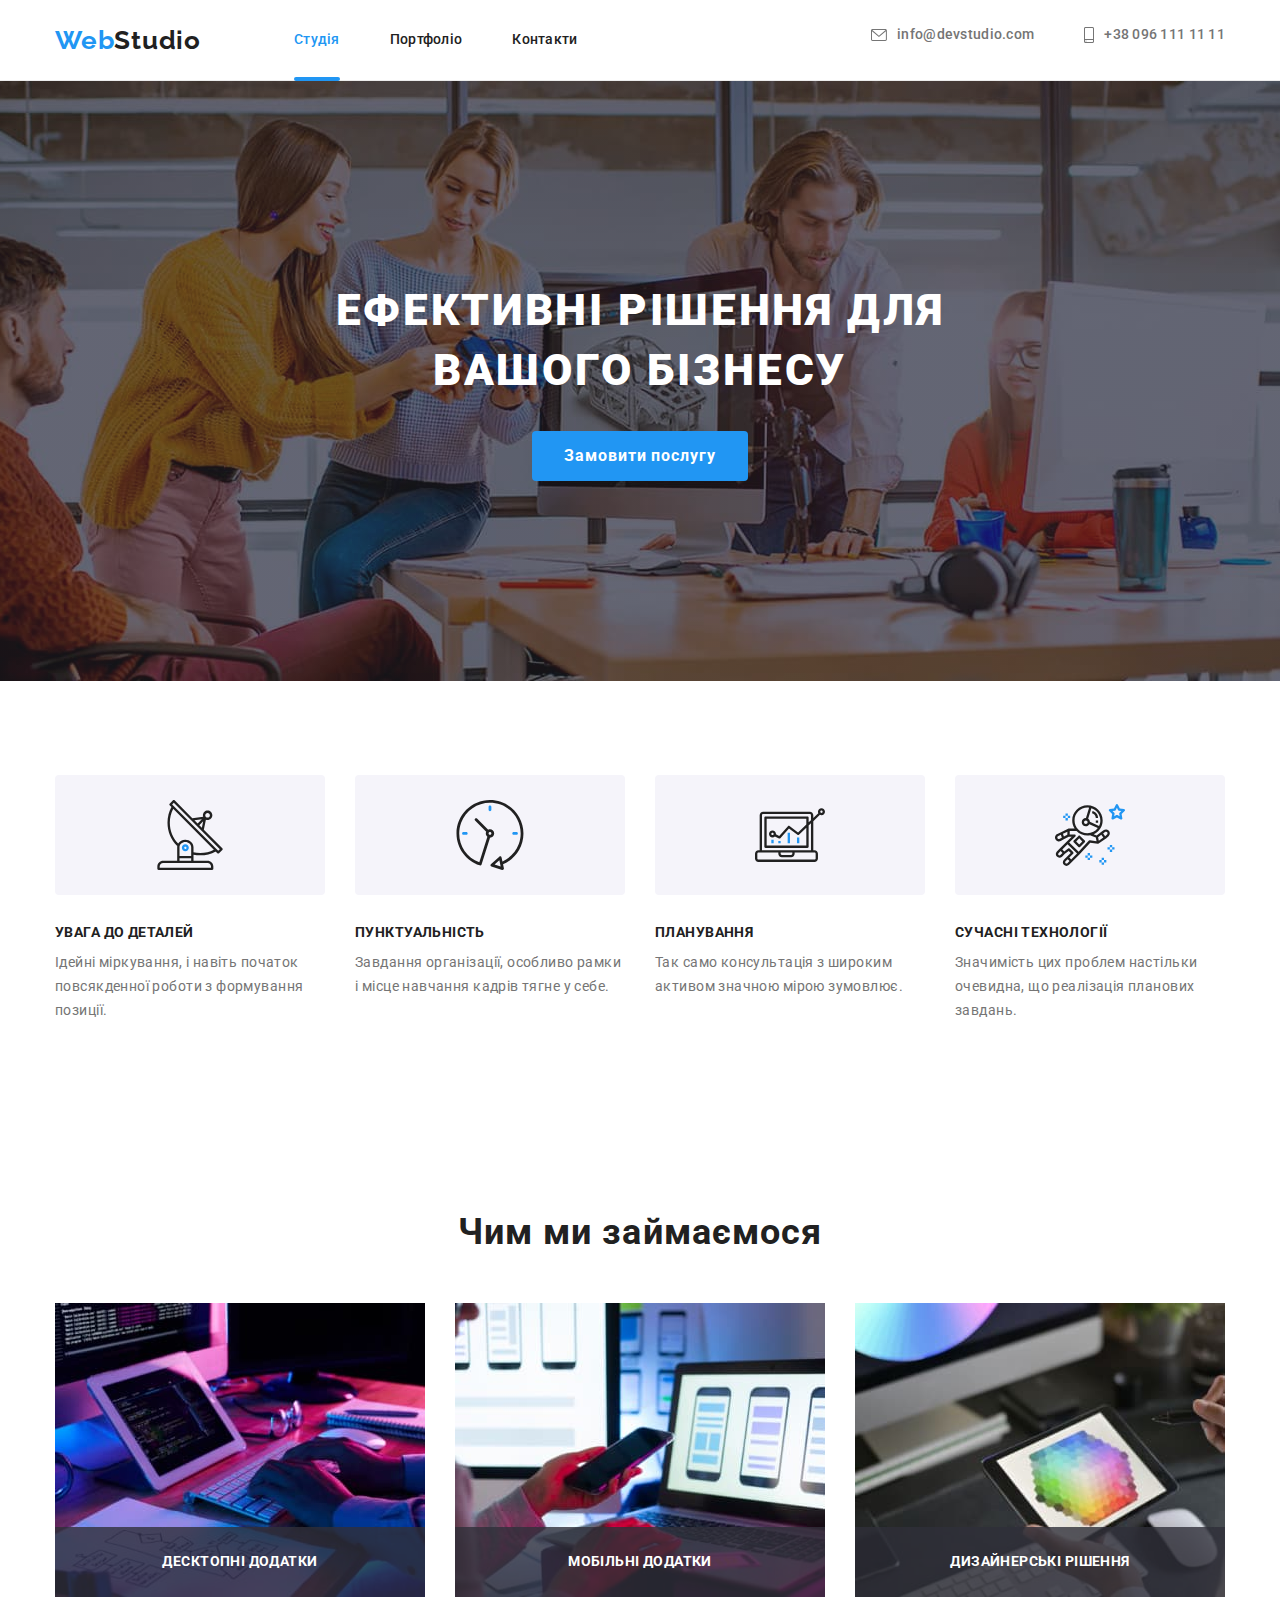
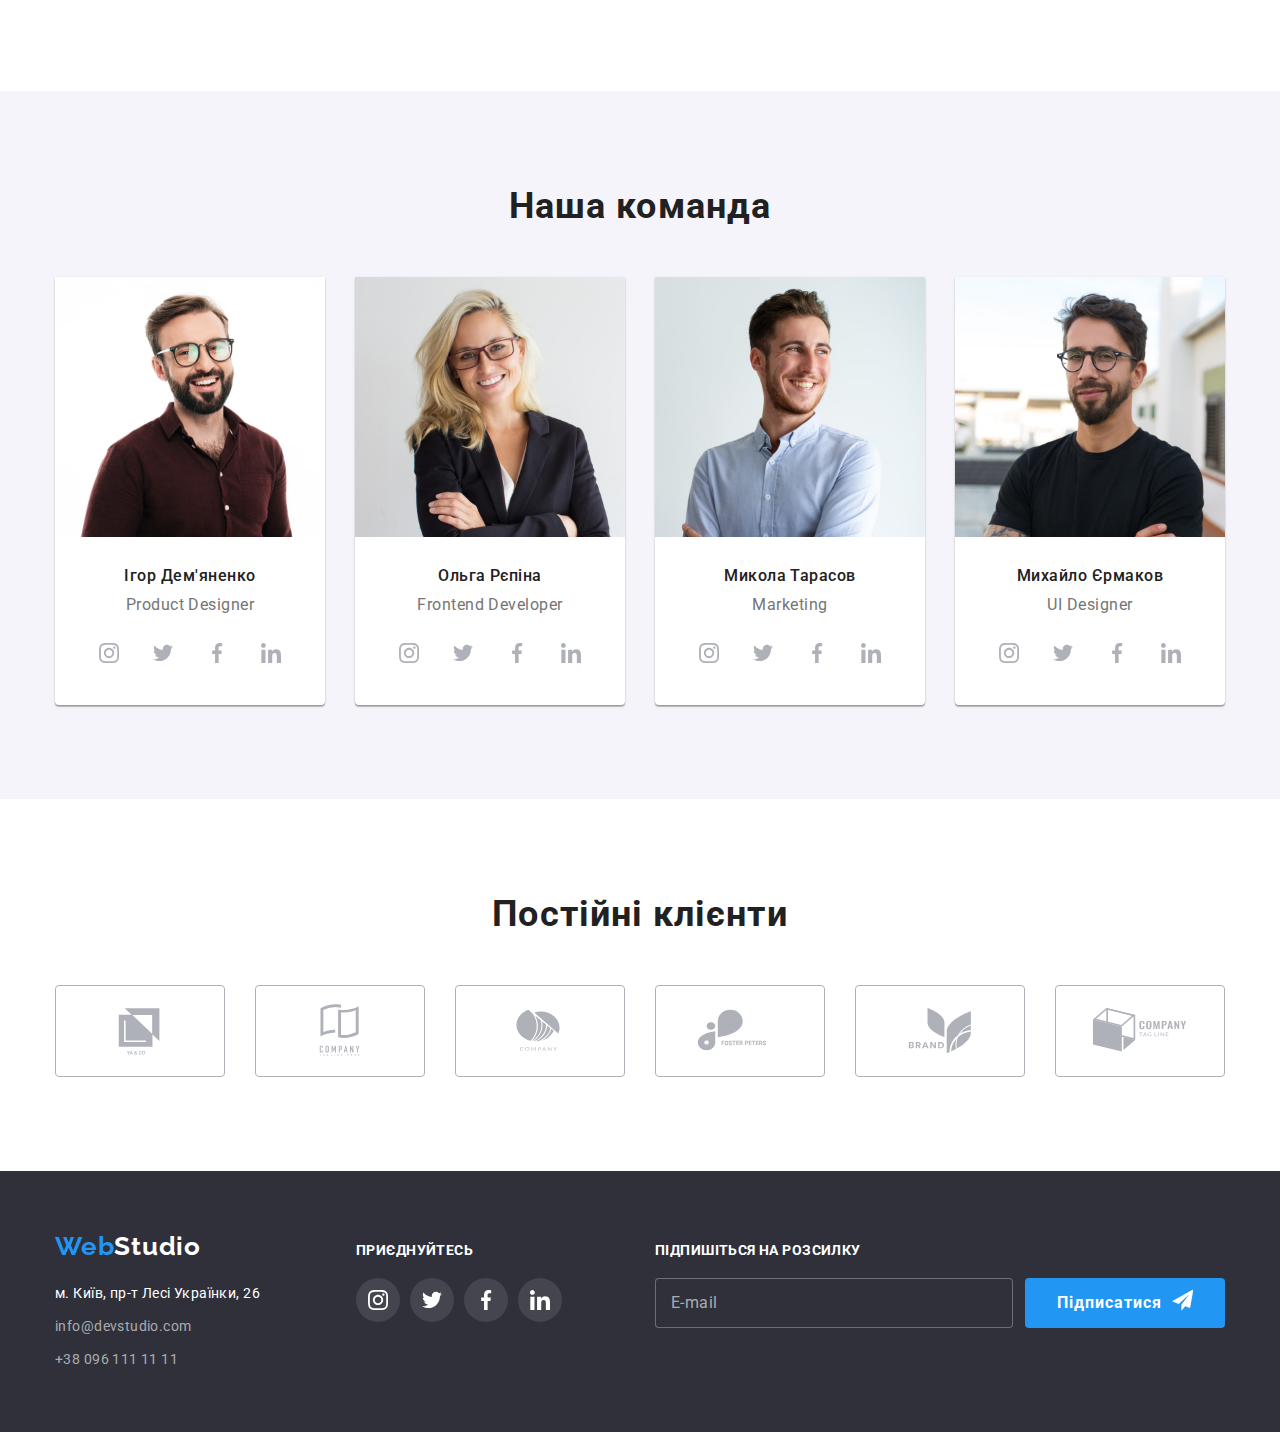
==== commit d9dc35f4: "виправлення помилок 2.0" ====
--- a/index.html
+++ b/index.html
@@ -86,7 +86,7 @@
               <li class="mobile-menu__site-nav__item">
                 <a
                   href="./index.html"
-                  class="mobile-menu__site-nav__link .mobile-menu__site-nav__link--current"
+                  class="mobile-menu__site-nav__link mobile-menu__site-nav__link--current"
                   >Студія</a
                 >
               </li>
@@ -682,101 +682,103 @@
       </div>
     </div>
 
-    <footer class="footer page-footer">
-      <div class="container footer-wrapper">
-        <div class="footer-address">
-          <a class="logo logo-footer" href="/index.html"
-            >Web<span class="logo-title">Studio</span></a
-          >
-          <address>
-            <ul class="address-menu">
-              <li class="address-menu__item">
-                <a
-                  class="address-menu__link address-menu__link--white"
-                  href="https://goo.gl/maps/VaWgG16zi4GjJEjv5"
-                  >м. Київ, пр-т Лесі Українки, 26</a
-                >
-              </li>
-              <li class="address-menu__item">
-                <a class="address-menu__link" href="mailto:info@devstudio.com"
-                  >info@devstudio.com</a
-                >
-              </li>
-              <li>
-                <a class="address-menu__link" href="tel:+380961111111">+38 096 111 11 11</a>
+    <footer class="footer">
+      <div class="container page-footer">
+        <div class="footer-wrapper">
+          <div class="footer-address">
+            <a class="logo logo-footer" href="/index.html"
+              >Web<span class="logo-title">Studio</span></a
+            >
+            <address>
+              <ul class="address-menu">
+                <li class="address-menu__item">
+                  <a
+                    class="address-menu__link address-menu__link--white"
+                    href="https://goo.gl/maps/VaWgG16zi4GjJEjv5"
+                    >м. Київ, пр-т Лесі Українки, 26</a
+                  >
+                </li>
+                <li class="address-menu__item">
+                  <a class="address-menu__link" href="mailto:info@devstudio.com"
+                    >info@devstudio.com</a
+                  >
+                </li>
+                <li>
+                  <a class="address-menu__link" href="tel:+380961111111">+38 096 111 11 11</a>
+                </li>
+              </ul>
+            </address>
+          </div>
+          <div class="footer-social-list-menu">
+            <p class="footer-action">Приєднуйтесь</p>
+            <ul class="footer-social-list">
+              <li class="footer-social-list-item">
+                <a href="" class="footer-social-list-link">
+                  <svg
+                    class="footer-social-list-icon"
+                    width="20"
+                    height="20"
+                    aria-label="instagram"
+                    lang="en"
+                  >
+                    <use href="./images/icons.svg#icon-instagram"></use>
+                  </svg>
+                </a>
+              </li>
+              <li class="footer-social-list-item">
+                <a href="" class="footer-social-list-link">
+                  <svg
+                    class="footer-social-list-icon"
+                    width="20"
+                    height="20"
+                    aria-label="twitter"
+                    lang="en"
+                  >
+                    <use href="./images/icons.svg#icon-twitter"></use>
+                  </svg>
+                </a>
+              </li>
+              <li class="footer-social-list-item">
+                <a href="" class="footer-social-list-link">
+                  <svg
+                    class="footer-social-list-icon"
+                    width="20"
+                    height="20"
+                    aria-label="facebook"
+                    lang="en"
+                  >
+                    <use href="./images/icons.svg#icon-facebook"></use>
+                  </svg>
+                </a>
+              </li>
+              <li class="footer-social-list-item">
+                <a href="" class="footer-social-list-link">
+                  <svg
+                    class="footer-social-list-icon"
+                    width="20"
+                    height="20"
+                    aria-label="linkedin"
+                    lang="en"
+                  >
+                    <use href="./images/icons.svg#icon-linkedin"></use>
+                  </svg>
+                </a>
               </li>
             </ul>
-          </address>
+          </div>
         </div>
-        <div class="footer-social-list-menu">
-          <p class="footer-action">Приєднуйтесь</p>
-          <ul class="footer-social-list">
-            <li class="footer-social-list-item">
-              <a href="" class="footer-social-list-link">
-                <svg
-                  class="footer-social-list-icon"
-                  width="20"
-                  height="20"
-                  aria-label="instagram"
-                  lang="en"
-                >
-                  <use href="./images/icons.svg#icon-instagram"></use>
-                </svg>
-              </a>
-            </li>
-            <li class="footer-social-list-item">
-              <a href="" class="footer-social-list-link">
-                <svg
-                  class="footer-social-list-icon"
-                  width="20"
-                  height="20"
-                  aria-label="twitter"
-                  lang="en"
-                >
-                  <use href="./images/icons.svg#icon-twitter"></use>
-                </svg>
-              </a>
-            </li>
-            <li class="footer-social-list-item">
-              <a href="" class="footer-social-list-link">
-                <svg
-                  class="footer-social-list-icon"
-                  width="20"
-                  height="20"
-                  aria-label="facebook"
-                  lang="en"
-                >
-                  <use href="./images/icons.svg#icon-facebook"></use>
-                </svg>
-              </a>
-            </li>
-            <li class="footer-social-list-item">
-              <a href="" class="footer-social-list-link">
-                <svg
-                  class="footer-social-list-icon"
-                  width="20"
-                  height="20"
-                  aria-label="linkedin"
-                  lang="en"
-                >
-                  <use href="./images/icons.svg#icon-linkedin"></use>
-                </svg>
-              </a>
-            </li>
-          </ul>
+        <div class="footer-subscription">
+          <p class="footer-action">Підпишіться на розсилку</p>
+          <form class="mail-subscription">
+            <input type="email" class="user-email" name="user-email" placeholder="E-mail" />
+            <button type="submit" class="button-subscription">
+              Підписатися
+              <svg class="button-subscription__icon" width="24" height="24">
+                <use href="./images/icons.svg#icon-send"></use>
+              </svg>
+            </button>
+          </form>
         </div>
-      </div>
-      <div class="footer-subscription">
-        <p class="footer-action">Підпишіться на розсилку</p>
-        <form class="mail-subscription">
-          <input type="email" class="user-email" name="user-email" placeholder="E-mail" />
-          <button type="submit" class="button-subscription">
-            Підписатися
-            <svg class="button-subscription__icon" width="24" height="24">
-              <use href="./images/icons.svg#icon-send"></use>
-            </svg>
-          </button>
-        </form>
       </div>
     </footer>
     <script src="./js/mobile-menu.js"></script>
--- a/css/main.min.css
+++ b/css/main.min.css
@@ -1 +1 @@
-:root{--primary-text-color: #212121;--grey-color: #757575;--white-color: #ffffff;--accent-color: #2196f3;--section-color: #2f303a}.visually-hidden{position:absolute;width:1px;height:1px;margin:-1px;overflow:hidden;border:0;padding:0;clip:rect(0 0 0 0)}body{background-color:var(--white-color);color:var(--grey-color);font-family:Roboto,sans-serif;line-height:1.71}h1,h2,h3,h4,h5,h6,p{margin-top:0;margin-bottom:0}img{display:block;max-width:100%;height:auto}ul{list-style:none;padding:0;margin:0}.section{padding-top:60px;padding-bottom:60px}.section__title{color:var(--primary-text-color);margin-bottom:30px;font-weight:700;font-size:28px;line-height:1.17;text-align:center;letter-spacing:.03em}.section--other-background{background-color:#f5f4fa}.section--no-padding-top{padding-top:0}@media screen and (min-width: 1200px){.section{padding-top:94px;padding-bottom:94px}.section__title{font-size:36px;margin-bottom:50px}}@media screen and (max-width: 1199px){.section--no-padding-top{display:none}}.container{padding-left:15px;padding-right:15px}@media screen and (min-width: 480px){.container{width:480px;margin-left:auto;margin-right:auto}}@media screen and (min-width: 768px){.container{width:768px}}@media screen and (min-width: 1200px){.container{width:1200px}}.modal-button{position:absolute;top:8px;right:8px;display:flex;justify-content:center;align-items:center;width:32px;height:32px;padding:0;border:1px solid rgba(0,0,0,.1);border-radius:50%;background-color:rgba(0,0,0,0)}.button{color:#fff;background-color:#2196f3;font-family:inherit;font-weight:700;font-size:16px;line-height:1.88;border-radius:4px;border:rgba(0,0,0,0);letter-spacing:.06em;cursor:pointer;padding:10px 32px;min-width:216px}.button-two{min-width:23px;padding:6px 22px;color:var(--primary-text-color);background-color:#f5f4fa;font-family:inherit;font-weight:500;font-size:16px;line-height:1.62;border-radius:4px;border:rgba(0,0,0,0);text-align:center;letter-spacing:.03em;cursor:pointer;transition:color 250ms cubic-bezier(0.4, 0, 0.2, 1),background-color 250ms cubic-bezier(0.4, 0, 0.2, 1),box-shadow 250ms cubic-bezier(0.4, 0, 0.2, 1)}.button-two:hover,.button-two:focus{color:var(--white-color);background-color:var(--accent-color);box-shadow:0px 3px 1px rgba(0,0,0,.1),0px 1px 2px rgba(0,0,0,.08),0px 2px 2px rgba(0,0,0,.12)}.button-subscription{display:flex;justify-content:center;align-self:center;cursor:pointer;color:#fff;background-color:#2196f3;font-family:inherit;font-weight:700;font-size:16px;line-height:1.88;border-radius:4px;border:rgba(0,0,0,0);letter-spacing:.06em;padding:10px 32px;gap:10px;width:200px;height:50px}.button-subscription__icon{fill:#fff}.page-header{border-bottom:1px solid #ececec}.contact-menu{display:none}.site-nav{display:none}.mobile-menu-btn{border:none;background-color:rgba(0,0,0,0);padding:0;line-height:0;cursor:pointer}.page-header__container{display:flex;justify-content:space-between;align-items:center}.page-header{padding-top:16px;padding-bottom:16px}@media screen and (min-width: 768px){.page-header{padding-top:0;padding-bottom:0}.contact-menu{display:block}.site-nav{display:flex;column-gap:50px}.mobile-menu-btn{display:none}.page-navigation{display:flex;align-items:center;column-gap:88px}.contact-menu{display:flex;flex-direction:column;align-items:start;column-gap:50px}.contact-menu__item:not(:last-child){margin-bottom:10px}.contact-menu__link{display:flex;justify-content:center;align-items:center;column-gap:10px;color:var(--grey-color);font-weight:500;font-size:14px;line-height:1.14;letter-spacing:.02em;text-decoration:none;transition:color 250ms cubic-bezier(0.4, 0, 0.2, 1)}.contact-menu__link:hover,.contact-menu__link:focus{color:var(--accent-color)}.contact-menu__icon{fill:currentColor;transition-property:fill 250ms cubic-bezier(0.4, 0, 0.2, 1)}.contact-menu__link:hover .contact-menu__icon,.contact-menu__link:focus .contact-menu__icon{fill:var(--accent-color)}.site-nav__link{position:relative;display:block;padding:32px 0;text-decoration:none;color:var(--primary-text-color);font-weight:500;font-size:14px;line-height:1.14;letter-spacing:.02em;transition:color 250ms cubic-bezier(0.4, 0, 0.2, 1)}.site-nav__link:hover,.site-nav__link:focus{color:var(--accent-color)}.site-nav__link.site-nav__link--current::after{position:absolute;left:0;bottom:-1px;content:"";display:block;width:100%;height:4px;background:#2196f3;border-radius:2px}.site-nav__link--current{color:var(--accent-color)}}@media screen and (min-width: 1200px){.contact-menu{display:flex;flex-direction:row;align-self:center;column-gap:50px}.contact-menu__link{margin:0}.page-navigation{column-gap:93px}}.logo{color:var(--accent-color);font-family:Raleway;font-weight:700;font-size:26px;line-height:1.19;letter-spacing:.03em;text-decoration:none}.logo__part{color:var(--primary-text-color)}.logo-title{color:var(--white-color)}.hero__title{margin-bottom:30px;color:var(--white-color);font-weight:900;font-size:26px;line-height:1.62;letter-spacing:.06em;text-transform:uppercase;margin-right:auto;margin-left:auto}@media screen and (min-width: 1200px){.hero__title{font-size:44px;line-height:1.36;max-width:696px}}.features-menu__title{text-align:center;margin-top:0;margin-bottom:10px;color:var(--primary-text-color);font-weight:700;font-size:14px;line-height:1.14;text-transform:uppercase;letter-spacing:.03em}@media screen and (min-width: 768px){.features-menu__title{text-align:left}}.hero{background-color:var(--section-color);text-align:center;padding-top:118px;padding-bottom:118px;max-width:1600px;margin-left:auto;margin-right:auto;background-image:linear-gradient(rgba(47, 48, 58, 0.4), rgba(47, 48, 58, 0.4)),url("../images/hero-mobile.jpg");background-repeat:no-repeat;background-position:center;background-size:cover;background-color:#c4c4c4}@media screen and (min-device-pixel-ratio: 2)and (max-width: 767px),screen and (min-resolution: 192dpi)and (max-width: 767px),screen and (min-resolution: 2dppx)and (max-width: 767px){.hero{background-image:linear-gradient(rgba(47, 48, 58, 0.4), rgba(47, 48, 58, 0.4)),url("../images/hero-mobile@2x.jpg")}}@media screen and (min-width: 768px){.hero{background-image:linear-gradient(rgba(47, 48, 58, 0.4), rgba(47, 48, 58, 0.4)),url("../images/hero-tablet.jpg")}}@media screen and (min-device-pixel-ratio: 2)and (min-width: 768px),screen and (min-resolution: 192dpi)and (min-width: 768px),screen and (min-resolution: 2dppx)and (min-width: 768px){.hero{background-image:linear-gradient(rgba(47, 48, 58, 0.4), rgba(47, 48, 58, 0.4)),url("../images/hero-tablet@2x.jpg")}}@media screen and (min-width: 1200px){.hero{padding-top:200px;padding-bottom:200px;max-width:1600px;height:600px;background-image:linear-gradient(rgba(47, 48, 58, 0.4), rgba(47, 48, 58, 0.4)),url("../images/overlay.jpg")}}@media screen and (min-device-pixel-ratio: 2)and (min-width: 1200px),screen and (min-resolution: 192dpi)and (min-width: 1200px),screen and (min-resolution: 2dppx)and (min-width: 1200px){.hero{background-image:linear-gradient(rgba(47, 48, 58, 0.4), rgba(47, 48, 58, 0.4)),url("../images/hero-desktop@2x.jpg")}}.employees-menu{display:flex;flex-direction:column;gap:30px}.employees-menu__item{background-color:var(--white-color);box-shadow:0px 1px 3px rgba(0,0,0,.12),0px 1px 1px rgba(0,0,0,.14),0px 2px 1px rgba(0,0,0,.2);border-radius:0px 0px 4px 4px}.employees-menu__content-wrapper{padding-top:30px;padding-bottom:24px}.social-list{display:flex;justify-content:center;column-gap:10px}.social-list__item{width:44px;height:44px}.social-list__link{display:flex;justify-content:center;align-items:center;width:100%;height:100%;border-radius:50%;background-color:#fff;transition:background-color 250ms cubic-bezier(0.4, 0, 0.2, 1)}.social-list__link:hover,.social-list__link:focus{background-color:var(--accent-color)}.social-list__icon{fill:#afb1b8;transition:fill 250ms cubic-bezier(0.4, 0, 0.2, 1)}.social-list__link:hover .social-list__icon,.social-list__link:focus .social-list__icon{fill:var(--white-color)}.employees-menu__title{color:var(--primary-text-color);font-weight:500;font-size:16px;line-height:1.18;text-align:center;letter-spacing:.03em;margin-bottom:10px}.employees-menu__text{font-size:16px;line-height:1.18;text-align:center;letter-spacing:.03em;margin-bottom:16px}@media screen and (min-width: 768px){.employees-menu{flex-direction:row;flex-wrap:wrap}.employees-menu__item{flex-basis:calc((100% - 30px)/2)}}@media screen and (min-width: 1200px){.employees-menu{flex-wrap:nowrap}.employees-menu__item{flex-basis:calc((100% - 90px)/4)}.employees-menu__content-wrapper{padding-bottom:30px}}.backdrop{position:fixed;padding:93px 15px;top:0;left:0;width:100%;height:100%;z-index:100;overflow-y:scroll;background-color:rgba(47,48,58,.4);opacity:1;transition:opacity 250ms cubic-bezier(0.4, 0, 0.2, 1),visibility 250ms cubic-bezier(0.4, 0, 0.2, 1)}.backdrop.is-hidden{opacity:0;visibility:hidden;pointer-events:none}.modal{position:absolute;top:50%;left:50%;transform:translate(-50%, -50%) scale(1);transition:transform 250ms cubic-bezier(0.4, 0, 0.2, 1);min-width:450px;min-height:609px;padding:40px;background-color:#fff}.backdrop.is-hidden .modal{transform:translate(-50%, -50%) scale(0.9)}.modal__close-icon{border:none;background-color:#fff;color:#fff;cursor:pointer;transition:fill 250ms cubic-bezier(0.4, 0, 0.2, 1)}.modal__close-icon:hover,.modal__close-icon:focus{fill:var(--accent-color)}.modal-form{display:flex;flex-direction:column}.modal-form-capture{margin-bottom:12px;font-style:normal;font-weight:700;font-size:20px;line-height:1.5;letter-spacing:.03em;text-align:center;color:#212121}.modal-form-input{width:100%;height:40px;border:1px solid rgba(33,33,33,.2);border-radius:4px;padding-left:42px;font-size:12px;transition:border-color 250ms cubic-bezier(0.4, 0, 0.2, 1)}.modal-form-input:focus{outline:none;border-color:var(--accent-color)}.modal-form-input:focus+.modal-form-icon{fill:var(--accent-color)}.modal-form-input-desc{display:block;margin-bottom:4px;font-style:normal;font-weight:400;font-size:12px;line-height:1.17;letter-spacing:.01em;color:#757575}.modal-form-field{margin-bottom:10px}.modal-form-icon{position:absolute;top:50%;left:15px;transform:translateY(-50%);transition:fill 250ms cubic-bezier(0.4, 0, 0.2, 1);display:flex;width:18px;height:18px}.modal-form-input-wrapper{position:relative;display:block}.modal-form-text-field{margin-bottom:20px}.modal-form-message{display:block;width:100%;height:120px;resize:none;outline:none;padding:12px 16px;border:1px solid rgba(33,33,33,.2);font-size:12px;border-radius:4px;transition:border-color 250ms cubic-bezier(0.4, 0, 0.2, 1)}.modal-form-message:focus{border-color:var(--accent-color)}.modal-form-message::placeholder{font-style:normal;font-weight:400;font-size:12px;line-height:1.17;letter-spacing:0d .01em;color:rgba(117,117,117,.5)}.modal-form-checkbox-wrapper{display:flex;justify-content:center;align-items:center;margin-bottom:30px;font-style:normal;font-weight:400;font-size:12px;line-height:1.17;letter-spacing:.03em;color:var(--grey-color)}.modal-form-own-checkbox{border:2px solid #212121;border-radius:2px;padding:1px;cursor:pointer;margin-right:7px}.modal-form-checkbox:checked+.modal-form-own-checkbox{background-color:var(--accent-color);border:rgba(0,0,0,0)}.modal-form-checkbox:focus+.modal-form-own-checkbox{border-color:var(--accent-color)}.modal-form-own-checkbox-icon{display:none}.modal-form-checkbox:checked+.modal-form-own-checkbox .modal-form-own-checkbox-icon{display:block}.modal-form-checkbox-terms{color:var(--accent-color)}.modal-form-submit{align-self:center;color:#fff;background-color:#2196f3;font-family:inherit;font-weight:700;font-size:16px;line-height:1.88;border-radius:4px;border:rgba(0,0,0,0);box-shadow:0px 4px 4px rgba(0,0,0,.15);letter-spacing:.06em;cursor:pointer;padding:10px 32px;min-width:216px}.modal-form-submit:focus{background-color:#188ce8}@media screen and (min-width: 1200px){.modal{min-width:528px;min-height:581px}.modal-form-checkbox-wrapper{font-size:14px;line-height:1.71}.modal-form-capture{line-height:1.15}}.product-thumb{position:relative;overflow:hidden}.product-overlay{position:absolute;top:0;left:0;width:100%;height:100%;overflow:auto;transform:translateY(100%);transition:transform 250ms cubic-bezier(0.4, 0, 0.2, 1);font-weight:400;font-size:18px;line-height:1.56;letter-spacing:.03em;color:#fff;background-color:rgba(33,150,243,.9);padding-top:63px;padding-bottom:63px;padding-left:24px;padding-right:24px}.title-link:hover .product-overlay,.title-link:focus .product-overlay{transform:translateY(0)}.title-link{text-decoration:none;display:block;transition:box-shadow 250ms cubic-bezier(0.4, 0, 0.2, 1)}.title-link:hover,.title-link:focus{box-shadow:0px 1px 1px rgba(0,0,0,.12),0px 4px 4px rgba(0,0,0,.06),1px 4px 6px rgba(0,0,0,.16)}.title-name{color:var(--primary-text-color);font-weight:700;font-size:18px;line-height:2;letter-spacing:.06em;margin-bottom:4px}.title-text{text-decoration:none;color:var(--grey-color);font-weight:400;font-size:16px;line-height:1.87;letter-spacing:.03em}.clients-menu{display:flex;gap:30px;flex-wrap:wrap;justify-content:space-between}.clients-menu__item{width:calc((100% - 30px)/2);height:92px}.clients-menu__link{display:flex;align-items:center;justify-content:center;width:100%;height:100%;border:1px solid #afb1b8;border-radius:4px;transition:border 250ms cubic-bezier(0.4, 0, 0.2, 1)}.clients-menu__link:hover,.clients-menu__link:focus{border:1px solid #2196f3}.cliets-menu__icon{fill:#afb1b8;transition:fill 250ms cubic-bezier(0.4, 0, 0.2, 1)}.clients-menu__link:hover .cliets-menu__icon,.clients-menu__link:focus .cliets-menu__icon{fill:var(--accent-color)}@media screen and (min-width: 768px){.clients-menu__item{width:calc((100% - 60px)/3)}}@media screen and (min-width: 1200px){.clients-menu__item{width:170px}}.work-types{display:flex;gap:8px;justify-content:center;margin-bottom:50px}.work-types-item{display:flex;flex-wrap:wrap;gap:30px}.work-card{flex-basis:calc((100% - 60px)/3)}.work-item-wrapper{border-right:1px solid #eee;border-left:1px solid #eee;border-bottom:1px solid #eee;padding-top:20px;padding-bottom:20px;padding-left:24px;padding-right:24px}.features-menu{display:flex;flex-direction:column;justify-content:space-between;gap:30px}.features-menu__item{flex-basis:calc((100% - 90px)/4)}.features-menu__icon-container{display:flex;justify-content:center;align-items:center;margin-bottom:30px;height:120px;background-color:#f5f4fa;border-radius:4px}.features-menu__text{margin-top:0;margin-bottom:0;font-size:14px;line-height:1.71;letter-spacing:.03em}.examples-menu{display:flex;gap:30px}.examples-menu__item{flex-basis:calc(100% - 60px)/3}.examples-menu__thumb{position:relative}.examples-menu__text{position:absolute;bottom:0;left:0;width:100%;height:70px;display:flex;justify-content:center;align-items:center;position:absolute;font-weight:700;font-size:14px;line-height:1.14;letter-spacing:.03em;text-transform:uppercase;color:var(--white-color);background-color:rgba(47,48,58,.8)}@media screen and (min-width: 768px){.features-menu{flex-direction:row;flex-wrap:wrap}.features-menu__icon-container{width:354px}}@media screen and (min-width: 1200px){.features-menu{flex-wrap:nowrap}.features-menu__icon-container{width:270px}}.footer{background-color:var(--section-color)}.page-footer{padding-top:60px;padding-bottom:60px}.logo-footer{display:inline-block;margin-bottom:20px}.address-menu__item{margin-bottom:9px}.address-menu{text-decoration:none;color:#fff;font-style:normal;letter-spacing:.03em;font-size:14px;text-align:center}.address-menu__link{text-decoration:none;color:rgba(255,255,255,.6);font-style:normal;letter-spacing:.03em;font-size:14px}.address-menu__link--white{color:#fff}.footer-wrapper{display:flex;flex-direction:column}.footer-address{display:flex;flex-direction:column;justify-content:center;align-items:center;margin-bottom:60px}.footer-action{color:#fff;font-weight:700;font-size:14px;font-style:normal;line-height:16px;letter-spacing:.03em;text-transform:uppercase;margin-bottom:20px;text-align:center}.footer-social-list{display:flex;justify-content:center;column-gap:10px}.footer-social-list-menu{margin-bottom:60px}.footer-social-list-link{display:flex;height:44px;width:44px;border-radius:50%;background-color:rgba(255,255,255,.1);justify-content:center;align-items:center;transition:background-color 250ms cubic-bezier(0.4, 0, 0.2, 1)}.footer-social-list-link:hover,.footer-social-list-link:focus{background-color:var(--accent-color)}.footer-social-list-icon{fill:var(--white-color)}.footer-subscription{display:flex;flex-direction:column}.mail-subscription{display:flex;flex-direction:column;gap:20px}.user-email{height:50px;padding:15px;color:var(--white-color);background-color:#2f303a;border:1px solid rgba(255,255,255,.3);border-radius:4px;margin-right:15px;margin-left:15px}.user-email::placeholder{font-style:normal;font-weight:400;font-size:16px;line-height:1.25;letter-spacing:.03em;color:rgba(255,255,255,.6)}@media screen and (min-width: 768px){.footer-wrapper{flex-direction:row;justify-content:space-around}.footer-social-list-menu{margin-bottom:0}.mail-subscription{align-items:center}.user-email{display:inline;min-width:450px}}@media screen and (min-width: 1200px){.footer-wrapper{align-items:baseline}.footer-address{flex-grow:1;margin-right:70px}.footer-social-list{margin-right:93px}.address-menu{text-align:start}.footer-action{text-align:start}.mail-subscription{display:flex;flex-direction:row;gap:20px}.user-email{min-width:358px}}@media screen and (max-width: 767px){.mobile-menu{position:fixed;top:0;left:0;width:100%;height:100%;background-color:#fff;opacity:0;visibility:hidden}.mobile-menu.is-open{opacity:1;visibility:visible;transition:opacity 250ms cubic-bezier(0.4, 0, 0.2, 1),visibility 250ms cubic-bezier(0.4, 0, 0.2, 1)}.mobile-menu__container{display:flex;flex-direction:column;justify-content:space-between;position:relative;padding-top:48px;padding-bottom:48px}.mobile-menu__close_btn{position:absolute;top:10px;right:0;padding:0;margin-right:15px;margin-top:10px;border:none;background-color:rgba(0,0,0,0);line-height:0;cursor:pointer}}.mobile-menu__close-icon{fill:#212121;transition:fill 250ms cubic-bezier(0.4, 0, 0.2, 1)}.mobile-menu__close-icon:hover,.mobile-menu__close-icon:focus{fill:var(--accent-color)}.mobile-menu__page-navigation{display:flex}.mobile-menu__site-nav{display:flex;flex-direction:column;gap:32px}.mobile-menu__site-nav__link{display:block;cursor:pointer;font-style:normal;font-weight:500;font-size:40px;line-height:1.17;letter-spacing:.02em;text-decoration:none;color:#212121;transition:color 250ms cubic-bezier(0.4, 0, 0.2, 1)}.mobile-menu__site-nav__link:hover,.mobile-menu__site-nav__link:focus{color:var(--accent-color)}.mobile-menu__site-nav__link--current{color:var(--accent-color)}.mobile-menu__contact-menu{display:flex;flex-direction:column;gap:32px;margin-bottom:64px}.mobile-menu__contact-menu__link{font-style:normal;font-weight:500;font-size:24px;line-height:28px;letter-spacing:.02em;text-decoration:none;color:#757575}.mobile-menu__social-list{display:flex;column-gap:10px}.mobile-menu__social-list__link{text-decoration:none;font-style:normal;font-weight:500;font-size:18px;line-height:1.22;letter-spacing:.02em;border-right:1px solid rgba(33,33,33,.2);transform:rotate(90deg);padding-right:10px;color:#2196f3}.mobile-menu__contact-menu__text{font-style:normal;font-weight:500;font-size:34px;line-height:1.17;letter-spacing:.02em;color:#2196f3}.mobile-menu__social-list__link--no-border{border:none}@media screen and (min-width: 768px){.mobile-menu{display:none}}/*# sourceMappingURL=main.min.css.map */+:root{--primary-text-color: #212121;--grey-color: #757575;--white-color: #ffffff;--accent-color: #2196f3;--section-color: #2f303a}.visually-hidden{position:absolute;width:1px;height:1px;margin:-1px;overflow:hidden;border:0;padding:0;clip:rect(0 0 0 0)}body{background-color:var(--white-color);color:var(--grey-color);font-family:Roboto,sans-serif;line-height:1.71}h1,h2,h3,h4,h5,h6,p{margin-top:0;margin-bottom:0}img{display:block;max-width:100%;height:auto}ul{list-style:none;padding:0;margin:0}.section{padding-top:60px;padding-bottom:60px}.section__title{color:var(--primary-text-color);margin-bottom:30px;font-weight:700;font-size:28px;line-height:1.17;text-align:center;letter-spacing:.03em}.section--other-background{background-color:#f5f4fa}.section--no-padding-top{padding-top:0}@media screen and (min-width: 1200px){.section{padding-top:94px;padding-bottom:94px}.section__title{font-size:36px;margin-bottom:50px}}@media screen and (max-width: 1199px){.section--no-padding-top{display:none}}.container{padding-left:15px;padding-right:15px}@media screen and (min-width: 480px){.container{width:480px;margin-left:auto;margin-right:auto}}@media screen and (min-width: 768px){.container{width:768px}}@media screen and (min-width: 1200px){.container{width:1200px}}.modal-button{position:absolute;top:8px;right:8px;display:flex;justify-content:center;align-items:center;width:32px;height:32px;padding:0;border:1px solid rgba(0,0,0,.1);border-radius:50%;background-color:rgba(0,0,0,0)}.button{color:#fff;background-color:#2196f3;font-family:inherit;font-weight:700;font-size:16px;line-height:1.88;border-radius:4px;border:rgba(0,0,0,0);letter-spacing:.06em;cursor:pointer;padding:10px 32px;min-width:216px}.button-two{min-width:23px;padding:6px 22px;color:var(--primary-text-color);background-color:#f5f4fa;font-family:inherit;font-weight:500;font-size:16px;line-height:1.62;border-radius:4px;border:rgba(0,0,0,0);text-align:center;letter-spacing:.03em;cursor:pointer;transition:color 250ms cubic-bezier(0.4, 0, 0.2, 1),background-color 250ms cubic-bezier(0.4, 0, 0.2, 1),box-shadow 250ms cubic-bezier(0.4, 0, 0.2, 1)}.button-two:hover,.button-two:focus{color:var(--white-color);background-color:var(--accent-color);box-shadow:0px 3px 1px rgba(0,0,0,.1),0px 1px 2px rgba(0,0,0,.08),0px 2px 2px rgba(0,0,0,.12)}.button-subscription{display:flex;justify-content:center;align-self:center;cursor:pointer;color:#fff;background-color:#2196f3;font-family:inherit;font-weight:700;font-size:16px;line-height:1.88;border-radius:4px;border:rgba(0,0,0,0);letter-spacing:.06em;padding:10px 32px;gap:10px;width:200px;height:50px}.button-subscription__icon{fill:#fff}.page-header{border-bottom:1px solid #ececec}.contact-menu{display:none}.site-nav{display:none}.mobile-menu-btn{border:none;background-color:rgba(0,0,0,0);padding:0;line-height:0;cursor:pointer}.page-header__container{display:flex;justify-content:space-between;align-items:center}.page-header{padding-top:16px;padding-bottom:16px}@media screen and (min-width: 768px){.page-header{padding-top:0;padding-bottom:0}.contact-menu{display:block}.site-nav{display:flex;column-gap:50px}.mobile-menu-btn{display:none}.page-navigation{display:flex;align-items:center;column-gap:88px}.contact-menu{display:flex;flex-direction:column;align-items:start;column-gap:50px}.contact-menu__item:not(:last-child){margin-bottom:10px}.contact-menu__link{display:flex;justify-content:center;align-items:center;column-gap:10px;color:var(--grey-color);font-weight:500;font-size:14px;line-height:1.14;letter-spacing:.02em;text-decoration:none;transition:color 250ms cubic-bezier(0.4, 0, 0.2, 1)}.contact-menu__link:hover,.contact-menu__link:focus{color:var(--accent-color)}.contact-menu__icon{fill:currentColor;transition-property:fill 250ms cubic-bezier(0.4, 0, 0.2, 1)}.contact-menu__link:hover .contact-menu__icon,.contact-menu__link:focus .contact-menu__icon{fill:var(--accent-color)}.site-nav__link{position:relative;display:block;padding:32px 0;text-decoration:none;color:var(--primary-text-color);font-weight:500;font-size:14px;line-height:1.14;letter-spacing:.02em;transition:color 250ms cubic-bezier(0.4, 0, 0.2, 1)}.site-nav__link:hover,.site-nav__link:focus{color:var(--accent-color)}.site-nav__link.site-nav__link--current::after{position:absolute;left:0;bottom:-1px;content:"";display:block;width:100%;height:4px;background:#2196f3;border-radius:2px}.site-nav__link--current{color:var(--accent-color)}}@media screen and (min-width: 1200px){.contact-menu{display:flex;flex-direction:row;align-self:center;column-gap:50px}.contact-menu__link{margin:0}.page-navigation{column-gap:93px}}.logo{color:var(--accent-color);font-family:Raleway;font-weight:700;font-size:26px;line-height:1.19;letter-spacing:.03em;text-decoration:none}.logo__part{color:var(--primary-text-color)}.logo-title{color:var(--white-color)}.hero__title{margin-bottom:30px;color:var(--white-color);font-weight:900;font-size:26px;line-height:1.62;letter-spacing:.06em;text-transform:uppercase;margin-right:auto;margin-left:auto}@media screen and (min-width: 1200px){.hero__title{font-size:44px;line-height:1.36;max-width:696px}}.features-menu__title{text-align:center;margin-top:0;margin-bottom:10px;color:var(--primary-text-color);font-weight:700;font-size:14px;line-height:1.14;text-transform:uppercase;letter-spacing:.03em}@media screen and (min-width: 768px){.features-menu__title{text-align:left}}.hero{background-color:var(--section-color);text-align:center;padding-top:118px;padding-bottom:118px;max-width:1600px;margin-left:auto;margin-right:auto;background-image:linear-gradient(rgba(47, 48, 58, 0.4), rgba(47, 48, 58, 0.4)),url("../images/hero-mobile.jpg");background-repeat:no-repeat;background-position:center;background-size:cover;background-color:#c4c4c4}@media screen and (min-device-pixel-ratio: 2)and (max-width: 767px),screen and (min-resolution: 192dpi)and (max-width: 767px),screen and (min-resolution: 2dppx)and (max-width: 767px){.hero{background-image:linear-gradient(rgba(47, 48, 58, 0.4), rgba(47, 48, 58, 0.4)),url("../images/hero-mobile@2x.jpg")}}@media screen and (min-width: 768px){.hero{background-image:linear-gradient(rgba(47, 48, 58, 0.4), rgba(47, 48, 58, 0.4)),url("../images/hero-tablet.jpg")}}@media screen and (min-device-pixel-ratio: 2)and (min-width: 768px),screen and (min-resolution: 192dpi)and (min-width: 768px),screen and (min-resolution: 2dppx)and (min-width: 768px){.hero{background-image:linear-gradient(rgba(47, 48, 58, 0.4), rgba(47, 48, 58, 0.4)),url("../images/hero-tablet@2x.jpg")}}@media screen and (min-width: 1200px){.hero{padding-top:200px;padding-bottom:200px;max-width:1600px;height:600px;background-image:linear-gradient(rgba(47, 48, 58, 0.4), rgba(47, 48, 58, 0.4)),url("../images/overlay.jpg")}}@media screen and (min-device-pixel-ratio: 2)and (min-width: 1200px),screen and (min-resolution: 192dpi)and (min-width: 1200px),screen and (min-resolution: 2dppx)and (min-width: 1200px){.hero{background-image:linear-gradient(rgba(47, 48, 58, 0.4), rgba(47, 48, 58, 0.4)),url("../images/hero-desktop@2x.jpg")}}.employees-menu{display:flex;flex-direction:column;gap:30px}.employees-menu__item{background-color:var(--white-color);box-shadow:0px 1px 3px rgba(0,0,0,.12),0px 1px 1px rgba(0,0,0,.14),0px 2px 1px rgba(0,0,0,.2);border-radius:0px 0px 4px 4px}.employees-menu__content-wrapper{padding-top:30px;padding-bottom:24px}.social-list{display:flex;justify-content:center;column-gap:10px}.social-list__item{width:44px;height:44px}.social-list__link{display:flex;justify-content:center;align-items:center;width:100%;height:100%;border-radius:50%;background-color:#fff;transition:background-color 250ms cubic-bezier(0.4, 0, 0.2, 1)}.social-list__link:hover,.social-list__link:focus{background-color:var(--accent-color)}.social-list__icon{fill:#afb1b8;transition:fill 250ms cubic-bezier(0.4, 0, 0.2, 1)}.social-list__link:hover .social-list__icon,.social-list__link:focus .social-list__icon{fill:var(--white-color)}.employees-menu__title{color:var(--primary-text-color);font-weight:500;font-size:16px;line-height:1.18;text-align:center;letter-spacing:.03em;margin-bottom:10px}.employees-menu__text{font-size:16px;line-height:1.18;text-align:center;letter-spacing:.03em;margin-bottom:16px}@media screen and (min-width: 768px){.employees-menu{flex-direction:row;flex-wrap:wrap}.employees-menu__item{flex-basis:calc((100% - 30px)/2)}}@media screen and (min-width: 1200px){.employees-menu{flex-wrap:nowrap}.employees-menu__item{flex-basis:calc((100% - 90px)/4)}.employees-menu__content-wrapper{padding-bottom:30px}}.backdrop{position:fixed;padding:93px 15px;top:0;left:0;width:100%;height:100%;z-index:100;overflow-y:scroll;background-color:rgba(47,48,58,.4);opacity:1;transition:opacity 250ms cubic-bezier(0.4, 0, 0.2, 1),visibility 250ms cubic-bezier(0.4, 0, 0.2, 1)}.backdrop.is-hidden{opacity:0;visibility:hidden;pointer-events:none}.modal{position:absolute;top:50%;left:50%;transform:translate(-50%, -50%) scale(1);transition:transform 250ms cubic-bezier(0.4, 0, 0.2, 1);min-width:450px;min-height:609px;padding:40px;background-color:#fff}.backdrop.is-hidden .modal{transform:translate(-50%, -50%) scale(0.9)}.modal__close-icon{border:none;background-color:#fff;color:#fff;cursor:pointer;transition:fill 250ms cubic-bezier(0.4, 0, 0.2, 1)}.modal__close-icon:hover,.modal__close-icon:focus{fill:var(--accent-color)}.modal-form{display:flex;flex-direction:column}.modal-form-capture{margin-bottom:12px;font-style:normal;font-weight:700;font-size:20px;line-height:1.5;letter-spacing:.03em;text-align:center;color:#212121}.modal-form-input{width:100%;height:40px;border:1px solid rgba(33,33,33,.2);border-radius:4px;padding-left:42px;font-size:12px;transition:border-color 250ms cubic-bezier(0.4, 0, 0.2, 1)}.modal-form-input:focus{outline:none;border-color:var(--accent-color)}.modal-form-input:focus+.modal-form-icon{fill:var(--accent-color)}.modal-form-input-desc{display:block;margin-bottom:4px;font-style:normal;font-weight:400;font-size:12px;line-height:1.17;letter-spacing:.01em;color:#757575}.modal-form-field{margin-bottom:10px}.modal-form-icon{position:absolute;top:50%;left:15px;transform:translateY(-50%);transition:fill 250ms cubic-bezier(0.4, 0, 0.2, 1);display:flex;width:18px;height:18px}.modal-form-input-wrapper{position:relative;display:block}.modal-form-text-field{margin-bottom:20px}.modal-form-message{display:block;width:100%;height:120px;resize:none;outline:none;padding:12px 16px;border:1px solid rgba(33,33,33,.2);font-size:12px;border-radius:4px;transition:border-color 250ms cubic-bezier(0.4, 0, 0.2, 1)}.modal-form-message:focus{border-color:var(--accent-color)}.modal-form-message::placeholder{font-style:normal;font-weight:400;font-size:12px;line-height:1.17;letter-spacing:0d .01em;color:rgba(117,117,117,.5)}.modal-form-checkbox-wrapper{display:flex;justify-content:center;align-items:center;margin-bottom:30px;font-style:normal;font-weight:400;font-size:12px;line-height:1.17;letter-spacing:.03em;color:var(--grey-color)}.modal-form-own-checkbox{border:2px solid #212121;border-radius:2px;padding:1px;cursor:pointer;margin-right:7px}.modal-form-checkbox:checked+.modal-form-own-checkbox{background-color:var(--accent-color);border:rgba(0,0,0,0)}.modal-form-checkbox:focus+.modal-form-own-checkbox{border-color:var(--accent-color)}.modal-form-own-checkbox-icon{display:none}.modal-form-checkbox:checked+.modal-form-own-checkbox .modal-form-own-checkbox-icon{display:block}.modal-form-checkbox-terms{color:var(--accent-color)}.modal-form-submit{align-self:center;color:#fff;background-color:#2196f3;font-family:inherit;font-weight:700;font-size:16px;line-height:1.88;border-radius:4px;border:rgba(0,0,0,0);box-shadow:0px 4px 4px rgba(0,0,0,.15);letter-spacing:.06em;cursor:pointer;padding:10px 32px;min-width:216px}.modal-form-submit:focus{background-color:#188ce8}@media screen and (min-width: 1200px){.modal{min-width:528px;min-height:581px}.modal-form-checkbox-wrapper{font-size:14px;line-height:1.71}.modal-form-capture{line-height:1.15}}.product-thumb{position:relative;overflow:hidden}.product-overlay{position:absolute;top:0;left:0;width:100%;height:100%;overflow:auto;transform:translateY(100%);transition:transform 250ms cubic-bezier(0.4, 0, 0.2, 1);font-weight:400;font-size:18px;line-height:1.56;letter-spacing:.03em;color:#fff;background-color:rgba(33,150,243,.9);padding-top:63px;padding-bottom:63px;padding-left:24px;padding-right:24px}.title-link:hover .product-overlay,.title-link:focus .product-overlay{transform:translateY(0)}.title-link{text-decoration:none;display:block;transition:box-shadow 250ms cubic-bezier(0.4, 0, 0.2, 1)}.title-link:hover,.title-link:focus{box-shadow:0px 1px 1px rgba(0,0,0,.12),0px 4px 4px rgba(0,0,0,.06),1px 4px 6px rgba(0,0,0,.16)}.title-name{color:var(--primary-text-color);font-weight:700;font-size:18px;line-height:2;letter-spacing:.06em;margin-bottom:4px}.title-text{text-decoration:none;color:var(--grey-color);font-weight:400;font-size:16px;line-height:1.87;letter-spacing:.03em}.clients-menu{display:flex;gap:30px;flex-wrap:wrap;justify-content:space-between}.clients-menu__item{width:calc((100% - 30px)/2);height:92px}.clients-menu__link{display:flex;align-items:center;justify-content:center;width:100%;height:100%;border:1px solid #afb1b8;border-radius:4px;transition:border 250ms cubic-bezier(0.4, 0, 0.2, 1)}.clients-menu__link:hover,.clients-menu__link:focus{border:1px solid #2196f3}.cliets-menu__icon{fill:#afb1b8;transition:fill 250ms cubic-bezier(0.4, 0, 0.2, 1)}.clients-menu__link:hover .cliets-menu__icon,.clients-menu__link:focus .cliets-menu__icon{fill:var(--accent-color)}@media screen and (min-width: 768px){.clients-menu__item{width:calc((100% - 60px)/3)}}@media screen and (min-width: 1200px){.clients-menu__item{width:170px}}.work-types{display:flex;gap:8px;justify-content:center;margin-bottom:50px}.work-types-item{display:flex;flex-wrap:wrap;gap:30px}.work-card{flex-basis:calc((100% - 60px)/3)}.work-item-wrapper{border-right:1px solid #eee;border-left:1px solid #eee;border-bottom:1px solid #eee;padding-top:20px;padding-bottom:20px;padding-left:24px;padding-right:24px}.features-menu{display:flex;flex-direction:column;justify-content:space-between;gap:30px}.features-menu__item{flex-basis:calc((100% - 90px)/4)}.features-menu__icon-container{display:flex;justify-content:center;align-items:center;margin-bottom:30px;height:120px;background-color:#f5f4fa;border-radius:4px}.features-menu__text{margin-top:0;margin-bottom:0;font-size:14px;line-height:1.71;letter-spacing:.03em}.examples-menu{display:flex;gap:30px}.examples-menu__item{flex-basis:calc(100% - 60px)/3}.examples-menu__thumb{position:relative}.examples-menu__text{position:absolute;bottom:0;left:0;width:100%;height:70px;display:flex;justify-content:center;align-items:center;position:absolute;font-weight:700;font-size:14px;line-height:1.14;letter-spacing:.03em;text-transform:uppercase;color:var(--white-color);background-color:rgba(47,48,58,.8)}@media screen and (min-width: 768px){.features-menu{flex-direction:row;flex-wrap:wrap}.features-menu__icon-container{width:354px}}@media screen and (min-width: 1200px){.features-menu{flex-wrap:nowrap}.features-menu__icon-container{width:270px}}.footer{background-color:var(--section-color);padding-top:60px;padding-bottom:60px}.logo-footer{display:inline-block;margin-bottom:20px}.address-menu__item{margin-bottom:9px}.address-menu{text-decoration:none;color:#fff;font-style:normal;letter-spacing:.03em;font-size:14px;text-align:center}.address-menu__link{text-decoration:none;color:rgba(255,255,255,.6);font-style:normal;letter-spacing:.03em;font-size:14px}.address-menu__link--white{color:#fff}.footer-wrapper{display:flex;flex-direction:column}.footer-address{display:flex;flex-direction:column;justify-content:center;align-items:center;margin-bottom:60px}.footer-action{color:#fff;font-weight:700;font-size:14px;font-style:normal;line-height:16px;letter-spacing:.03em;text-transform:uppercase;margin-bottom:20px;text-align:center}.footer-social-list{display:flex;justify-content:center;column-gap:10px}.footer-social-list-menu{margin-bottom:60px}.footer-social-list-link{display:flex;height:44px;width:44px;border-radius:50%;background-color:rgba(255,255,255,.1);justify-content:center;align-items:center;transition:background-color 250ms cubic-bezier(0.4, 0, 0.2, 1)}.footer-social-list-link:hover,.footer-social-list-link:focus{background-color:var(--accent-color)}.footer-social-list-icon{fill:var(--white-color)}.footer-subscription{display:flex;flex-direction:column}.mail-subscription{display:flex;flex-direction:column;gap:20px}.user-email{height:50px;padding:15px;color:var(--white-color);background-color:#2f303a;border:1px solid rgba(255,255,255,.3);border-radius:4px;margin-right:15px;margin-left:15px}.user-email::placeholder{font-style:normal;font-weight:400;font-size:16px;line-height:1.25;letter-spacing:.03em;color:rgba(255,255,255,.6)}@media screen and (min-width: 768px){.footer-wrapper{flex-direction:row;justify-content:space-around}.footer-social-list-menu{margin-bottom:0}.mail-subscription{align-items:center}.user-email{display:inline;min-width:450px}}@media screen and (min-width: 1200px){.footer-wrapper{align-items:baseline;margin-right:93px;flex-grow:1}.page-footer{display:flex;align-items:baseline}.footer-address{flex-grow:1;margin-right:70px;margin-bottom:0;align-items:flex-start}.address-menu{text-align:start}.footer-action{text-align:start}.mail-subscription{display:flex;flex-direction:row;gap:12px}.user-email{min-width:358px;margin-left:0;margin-right:0}}@media screen and (max-width: 767px){.mobile-menu{position:fixed;top:0;left:0;width:100%;height:100%;background-color:#fff;opacity:0;visibility:hidden}.mobile-menu.is-open{opacity:1;visibility:visible;transition:opacity 250ms cubic-bezier(0.4, 0, 0.2, 1),visibility 250ms cubic-bezier(0.4, 0, 0.2, 1)}.mobile-menu__container{height:100%;display:flex;flex-direction:column;justify-content:space-between;position:relative;padding-top:48px;padding-bottom:48px}.mobile-menu__close_btn{position:absolute;top:10px;right:0;padding:0;margin-right:15px;margin-top:10px;border:none;background-color:rgba(0,0,0,0);line-height:0;cursor:pointer}}.mobile-menu__close-icon{fill:#212121;transition:fill 250ms cubic-bezier(0.4, 0, 0.2, 1)}.mobile-menu__close-icon:hover,.mobile-menu__close-icon:focus{fill:var(--accent-color)}.mobile-menu__page-navigation{display:flex}.mobile-menu__site-nav{display:flex;flex-direction:column;gap:32px}.mobile-menu__site-nav__link{display:block;cursor:pointer;font-style:normal;font-weight:500;font-size:40px;line-height:1.17;letter-spacing:.02em;text-decoration:none;color:#212121;transition:color 250ms cubic-bezier(0.4, 0, 0.2, 1)}.mobile-menu__site-nav__link:hover,.mobile-menu__site-nav__link:focus{color:var(--accent-color)}.mobile-menu__site-nav__link--current{color:var(--accent-color)}.mobile-menu__contact-menu{display:flex;flex-direction:column;gap:32px;margin-bottom:64px}.mobile-menu__contact-menu__link{font-style:normal;font-weight:500;font-size:24px;line-height:28px;letter-spacing:.02em;text-decoration:none;color:#757575}.mobile-menu__social-list{display:flex;column-gap:10px}.mobile-menu__social-list__link{text-decoration:none;font-style:normal;font-weight:500;font-size:18px;line-height:1.22;letter-spacing:.02em;border-right:1px solid rgba(33,33,33,.2);transform:rotate(90deg);padding-right:10px;color:#2196f3}.mobile-menu__contact-menu__text{font-style:normal;font-weight:500;font-size:34px;line-height:1.17;letter-spacing:.02em;color:#2196f3}.mobile-menu__social-list__link--no-border{border:none}@media screen and (min-width: 768px){.mobile-menu{display:none}}/*# sourceMappingURL=main.min.css.map */